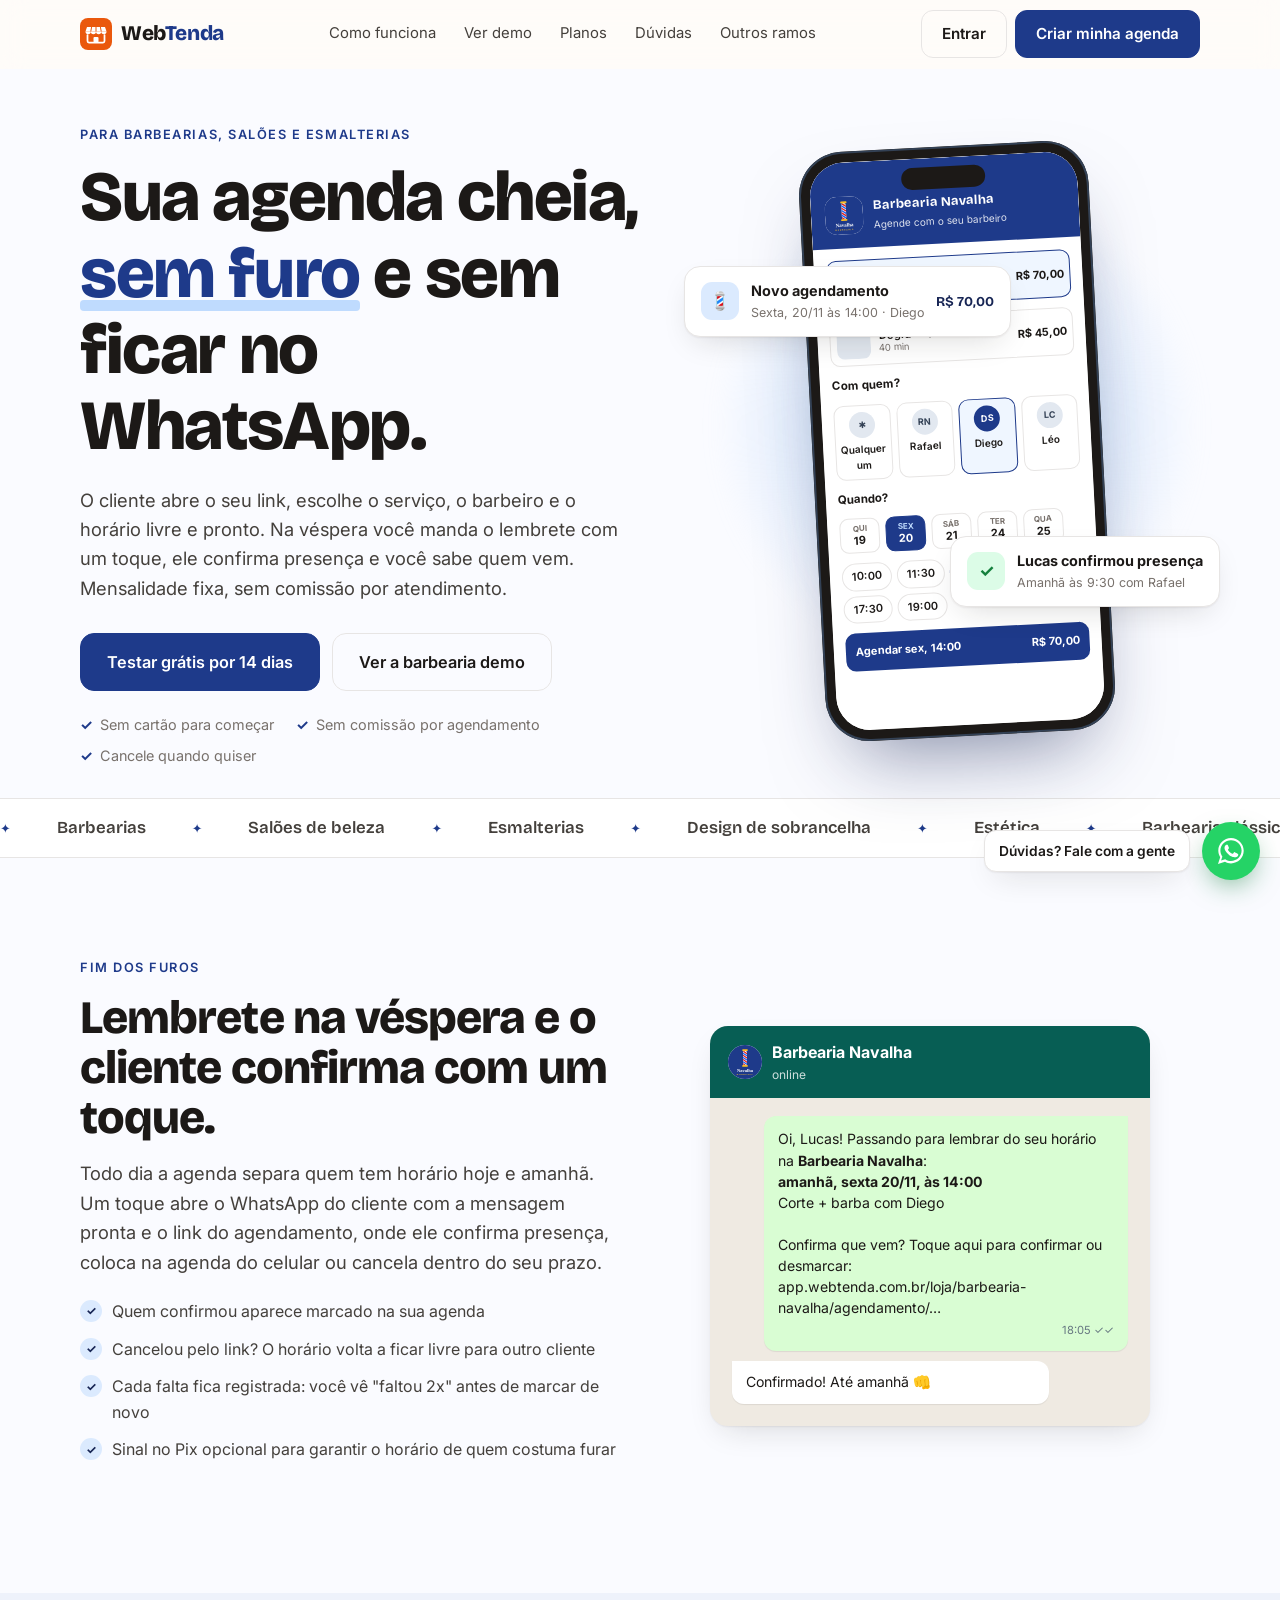
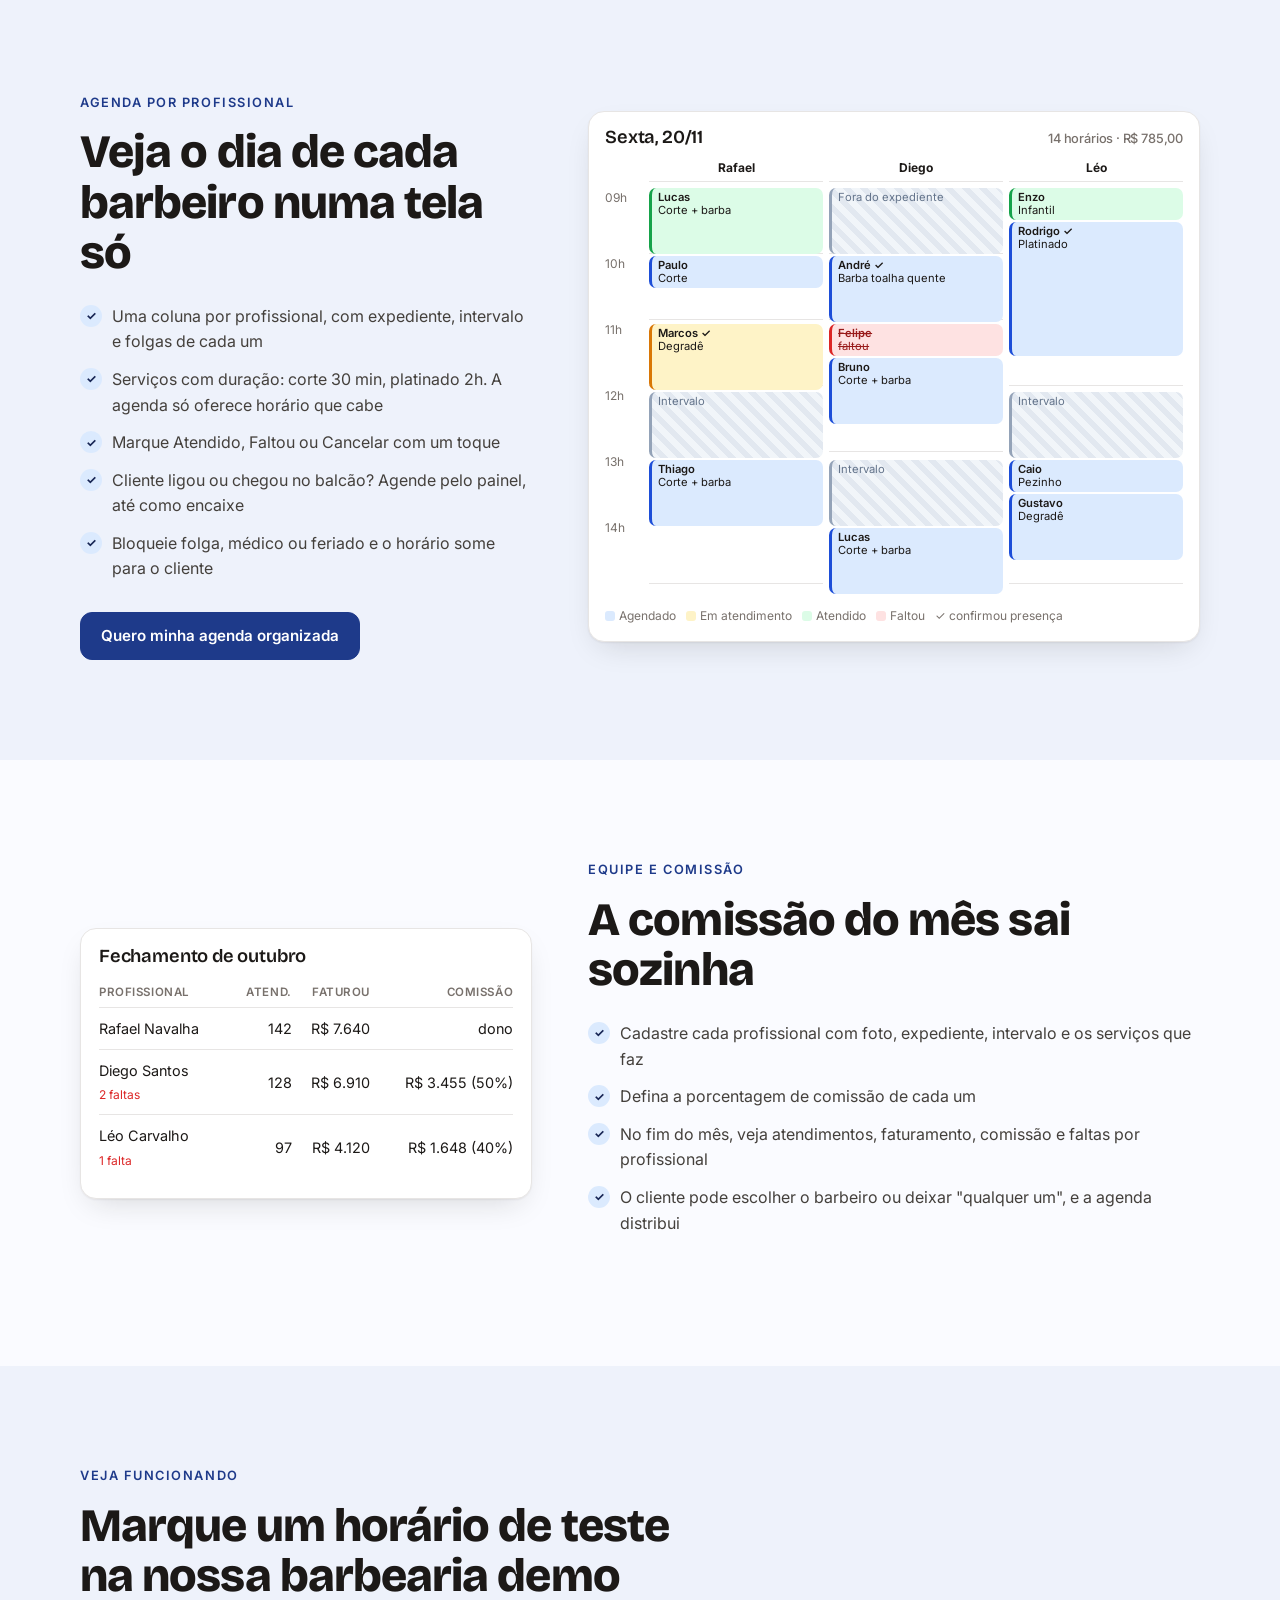
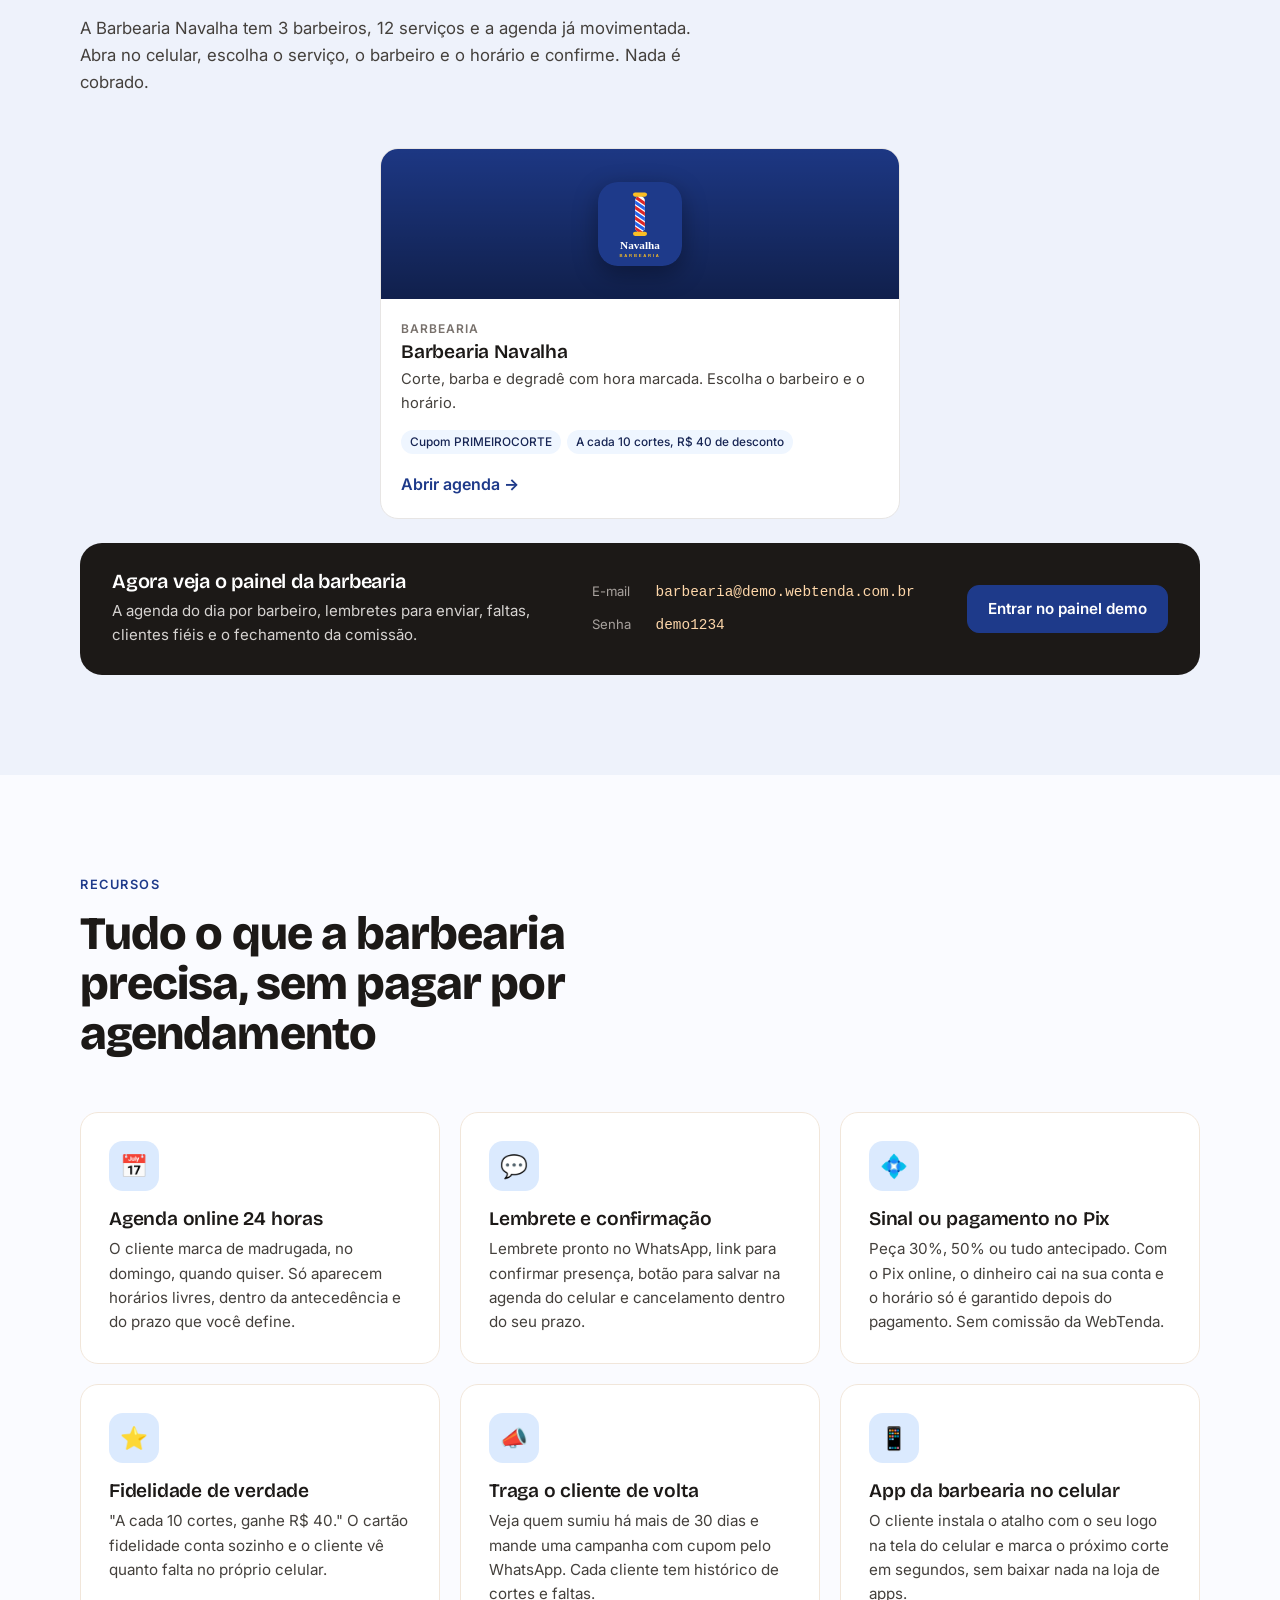
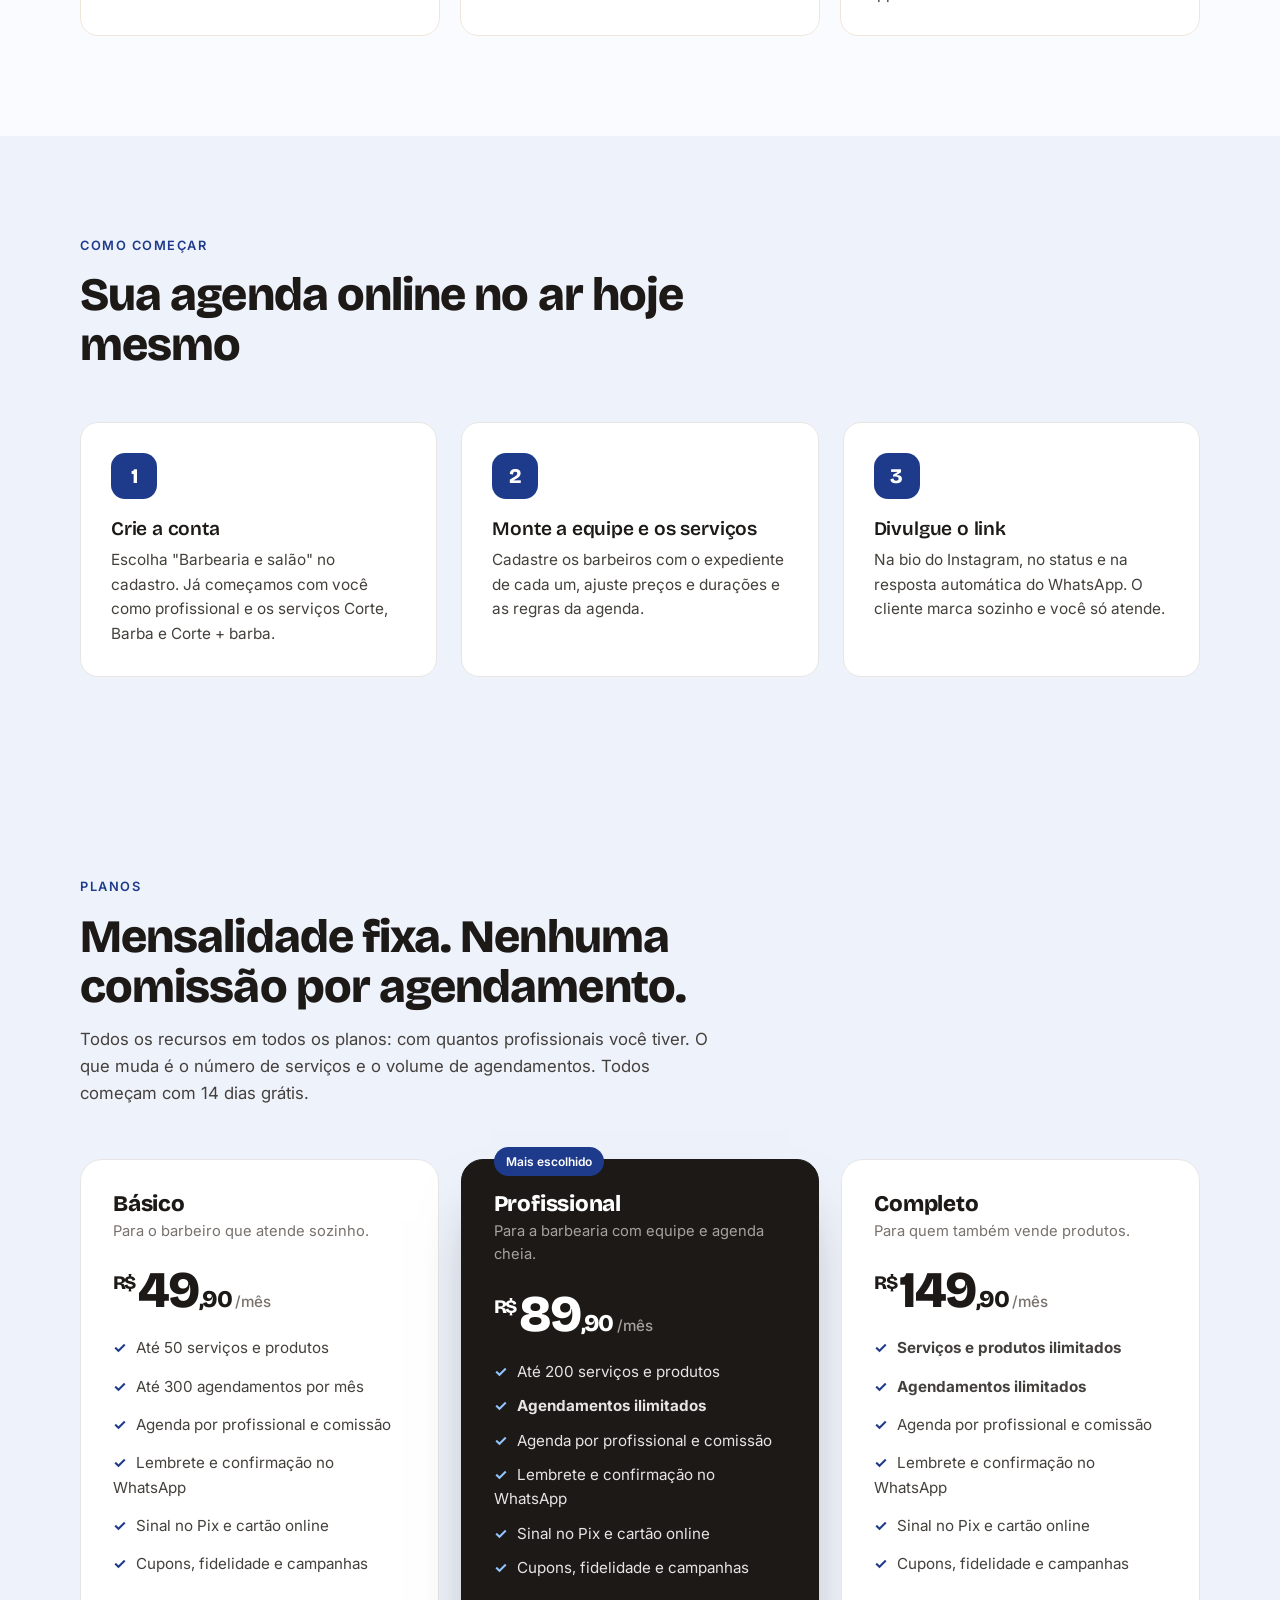
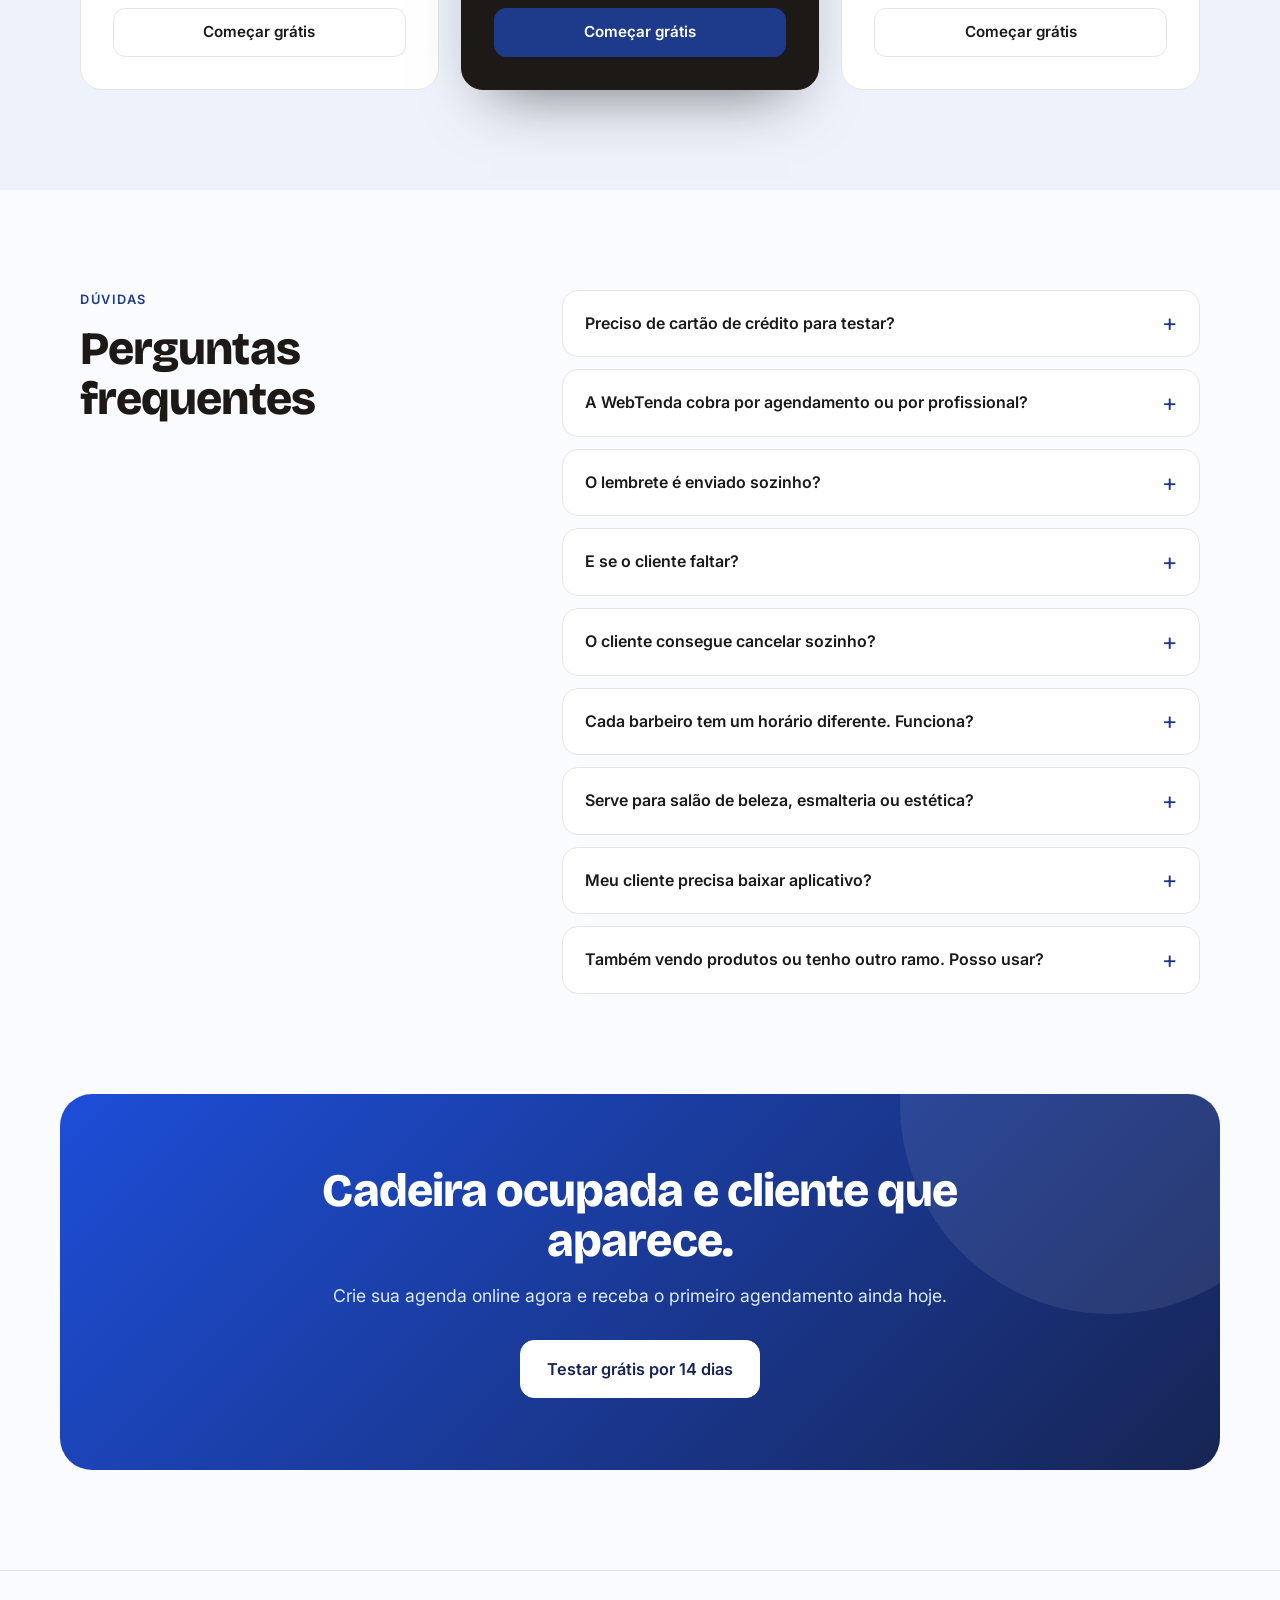
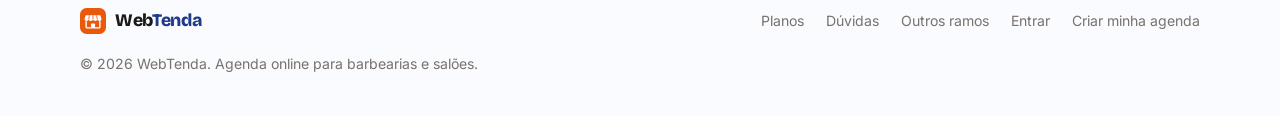
==== barbearia/index.html @ 44e442da "Página para barbearias e salões e cartão na home - Nova página /barbearia/ (agenda online, lembrete," ====
<!doctype html>
<html lang="pt-BR">
<head>
<meta charset="utf-8">
<meta name="viewport" content="width=device-width, initial-scale=1">
<title>WebTenda para barbearias e salões: agenda online, lembrete no WhatsApp e fim dos furos</title>
<meta name="description" content="Agenda online para barbearias e salões: o cliente escolhe o serviço, o barbeiro e o horário pelo link, recebe lembrete no WhatsApp e confirma presença. Comissão de cada profissional, sinal no Pix, fidelidade e app no celular. Mensalidade fixa, sem comissão. Teste grátis por 14 dias.">
<meta property="og:title" content="Agenda online para barbearia, com lembrete no WhatsApp e sem comissão">
<meta property="og:description" content="O cliente marca sozinho com o barbeiro que quiser, recebe lembrete e confirma presença. Você vê a agenda de cada um e fecha a comissão do mês.">
<meta property="og:type" content="website">
<meta property="og:url" content="https://webtenda.com.br/barbearia/">
<meta property="og:image" content="https://webtenda.com.br/assets/og.png">
<meta name="theme-color" content="#1e3a8a">
<link rel="canonical" href="https://webtenda.com.br/barbearia/">
<link rel="icon" href="../assets/favicon.svg" type="image/svg+xml">
<link rel="apple-touch-icon" href="../assets/apple-touch-icon.png">
<link rel="preconnect" href="https://fonts.googleapis.com">
<link rel="preconnect" href="https://fonts.gstatic.com" crossorigin>
<link href="https://fonts.googleapis.com/css2?family=Bricolage+Grotesque:opsz,wght@12..96,600;12..96,800&family=Inter:wght@400;500;600&display=swap" rel="stylesheet">
<link rel="stylesheet" href="../style.css">
<style>
  /* Tema da página de barbearias: mesma base do site, azul marinho. */
  :root{--brand:#1e3a8a;--brand-d:#172554;--brand-l:#dbeafe;--brand-50:#eff6ff;--bg:#fafbff;--alt:#eef2fb;--dark:#0b1229}
  .btn:hover{box-shadow:0 8px 20px -8px rgba(30,58,138,.55)}
  .btn:focus-visible,a:focus-visible,summary:focus-visible{outline-color:#60a5fa}
  .phone{box-shadow:0 40px 80px -30px rgba(23,37,84,.55),inset 0 0 0 2px #334155}
  .hero h1 em::after{background:#bfdbfe}
  .blob{background:radial-gradient(closest-side,#bfdbfe,rgba(191,219,254,0))}
  .plan-pop li::before{color:#93c5fd}
  .faq details[open]{border-color:#60a5fa}
  .final-in{background:linear-gradient(135deg,#1d4ed8,#172554)}
  .final-in p{color:#dbeafe}

  /* Celular com a agenda online em HTML */
  .bk{height:100%;overflow:hidden;background:#fff;font-family:var(--sans);font-size:11px;color:var(--ink)}
  .bk-head{background:var(--brand);color:#fff;padding:34px 14px 14px;display:flex;align-items:center;gap:10px}
  .bk-head img{width:38px;height:38px;border-radius:12px;background:#fff}
  .bk-head strong{display:block;font-size:13px;font-family:var(--display)}
  .bk-head small{opacity:.85;font-size:10px}
  .bk-in{padding:12px;display:grid;gap:10px}
  .bk-in > p{font-weight:700;font-size:11.5px}
  .svc{display:flex;align-items:center;gap:8px;border:1px solid var(--line);border-radius:10px;padding:6px}
  .svc.on{border-color:var(--brand);background:var(--brand-50)}
  .svc i{width:34px;height:34px;border-radius:8px;background:#e2e8f0 center/cover no-repeat;flex:none}
  .svc b{flex:1;font-weight:600;line-height:1.25}
  .svc b small{display:block;font-weight:400;color:var(--mute);font-size:9.5px}
  .svc span{font-weight:700}
  .pros{display:flex;gap:6px}
  .pros span{flex:1;text-align:center;border:1px solid var(--line);border-radius:10px;padding:6px 2px;font-weight:600;font-size:10px}
  .pros span i{display:grid;place-items:center;width:26px;height:26px;margin:0 auto 3px;border-radius:50%;background:#e2e8f0;font-style:normal;font-size:9px;font-weight:700;color:#334155}
  .pros span.on{border-color:var(--brand);background:var(--brand-50)}
  .pros span.on i{background:var(--brand);color:#fff}
  .days{display:flex;gap:6px}
  .days span{flex:none;width:40px;padding:5px 0;border-radius:9px;background:#fff;border:1px solid var(--line);text-align:center;line-height:1.2}
  .days span small{display:block;font-size:8px;font-weight:700;color:var(--mute);text-transform:uppercase}
  .days span b{font-size:11px}
  .days span.on{background:var(--brand);border-color:var(--brand);color:#fff}
  .days span.on small{color:#bfdbfe}
  .times{display:flex;gap:5px;flex-wrap:wrap}
  .times span{padding:4px 9px;border-radius:99px;background:#fff;border:1px solid var(--line);font-weight:600}
  .times span.on{background:var(--brand);border-color:var(--brand);color:#fff}
  .bk-btn{background:var(--brand);color:#fff;font-weight:700;border-radius:10px;padding:10px;display:flex;justify-content:space-between}

  /* Lembrete no WhatsApp */
  .wa{display:grid;gap:40px;align-items:center}
  @media (min-width:900px){.wa{grid-template-columns:1fr 1fr}}
  .wa-chat{background:#efeae2;border-radius:var(--r);padding:22px;box-shadow:var(--shadow);max-width:440px;justify-self:center;width:100%}
  .wa-top{display:flex;align-items:center;gap:10px;margin:-22px -22px 18px;padding:14px 18px;background:#075e54;color:#fff;border-radius:var(--r) var(--r) 0 0}
  .wa-top img{width:34px;height:34px;border-radius:50%;background:#fff}
  .wa-top small{display:block;opacity:.8;font-size:.75rem}
  .wa-msg{background:#d9fdd3;border-radius:12px 0 12px 12px;padding:12px 14px;font-size:.88rem;line-height:1.5;margin-left:auto;max-width:92%;white-space:pre-line;box-shadow:0 1px 1px rgba(0,0,0,.08)}
  .wa-msg time{display:block;text-align:right;font-size:.7rem;color:#667781;margin-top:4px}
  .wa-reply{background:#fff;border-radius:0 12px 12px 12px;padding:10px 14px;font-size:.88rem;margin-top:10px;max-width:80%;box-shadow:0 1px 1px rgba(0,0,0,.08)}

  /* Agenda do dia por profissional */
  .grid-ag{background:#fff;border:1px solid var(--line);border-radius:16px;padding:16px;box-shadow:var(--shadow)}
  .grid-ag h3{font-family:var(--display);font-size:1.15rem;display:flex;justify-content:space-between;align-items:baseline;gap:8px;margin-bottom:10px}
  .grid-ag h3 small{font-family:var(--sans);font-weight:500;font-size:.8rem;color:var(--mute)}
  .cols{display:grid;grid-template-columns:38px repeat(3,1fr);gap:6px;font-size:.75rem}
  .cols .hd{font-weight:700;text-align:center;padding-bottom:4px;border-bottom:1px solid var(--line)}
  .cols .hrs{display:grid;grid-template-rows:repeat(6,66px);color:var(--mute)}
  .col{position:relative;display:grid;grid-template-rows:repeat(12,32px);gap:2px;background:repeating-linear-gradient(to bottom,transparent 0 65px,var(--line) 65px 66px)}
  .ap{border-radius:7px;padding:3px 6px;line-height:1.15;font-size:.7rem;overflow:hidden;border-left:3px solid}
  .ap b{display:block;font-weight:600}
  .ap.c{background:#dbeafe;border-color:#1d4ed8}
  .ap.d{background:#dcfce7;border-color:#16a34a}
  .ap.w{background:#fef3c7;border-color:#d97706}
  .ap.x{background:#fee2e2;border-color:#dc2626;text-decoration:line-through;color:#991b1b}
  .ap.br{background:repeating-linear-gradient(45deg,#f1f5f9 0 6px,#e2e8f0 6px 12px);border-color:#94a3b8;color:#64748b}
  .legend{display:flex;flex-wrap:wrap;gap:10px;margin-top:12px;font-size:.75rem;color:var(--mute)}
  .legend i{display:inline-block;width:10px;height:10px;border-radius:3px;margin-right:4px;vertical-align:-1px}

  /* Fechamento do mês */
  .close{background:#fff;border:1px solid var(--line);border-radius:16px;padding:18px;box-shadow:var(--shadow);font-size:.9rem}
  .close h3{font-family:var(--display);font-size:1.15rem;margin-bottom:10px}
  .close table{width:100%;border-collapse:collapse}
  .close th{text-align:left;font-size:.72rem;text-transform:uppercase;letter-spacing:.05em;color:var(--mute);font-weight:600;padding:6px 0}
  .close td{padding:9px 0;border-top:1px solid var(--line)}
  .close td:not(:first-child),.close th:not(:first-child){text-align:right}
  .close td small{color:#dc2626}
</style>
</head>
<body>
<header class="nav" id="topo">
  <div class="wrap nav-in">
    <a href="#topo" class="logo" aria-label="WebTenda, início">
      <svg viewBox="0 0 64 64" aria-hidden="true"><rect width="64" height="64" rx="16" fill="#ea580c"/><path d="M14 18h36l3 9H11z" fill="#fff"/><path d="M11 27a5.25 5.25 0 0 0 10.5 0a5.25 5.25 0 0 0 10.5 0a5.25 5.25 0 0 0 10.5 0a5.25 5.25 0 0 0 10.5 0z" fill="#fff"/><path d="M23.25 18 21.5 27M40.75 18l1.75 9M32 18v9" stroke="#ea580c" stroke-width="2"/><path d="M15 34v12a3 3 0 0 0 3 3h28a3 3 0 0 0 3-3V34" stroke="#fff" stroke-width="3.5" fill="none" stroke-linecap="round"/><rect x="27" y="38" width="10" height="11" rx="2" fill="#fff"/></svg>
      <span>Web<b>Tenda</b></span>
    </a>
    <nav class="nav-links" aria-label="Seções">
      <a href="#lembrete">Como funciona</a>
      <a href="#demo">Ver demo</a>
      <a href="#planos">Planos</a>
      <a href="#duvidas">Dúvidas</a>
      <a href="../">Outros ramos</a>
    </nav>
    <div class="nav-cta">
      <a href="https://app.webtenda.com.br/entrar" class="btn btn-ghost">Entrar</a>
      <a href="https://app.webtenda.com.br/cadastro?tipo=barbearia" class="btn">Criar minha agenda</a>
    </div>
  </div>
</header>
<main>
<!-- HERO -->
<section class="hero">
  <div class="wrap hero-in">
    <div class="hero-copy">
      <p class="eyebrow reveal">Para barbearias, salões e esmalterias</p>
      <h1 class="reveal">Sua agenda cheia, <em>sem furo</em> e sem ficar no WhatsApp.</h1>
      <p class="lead reveal">O cliente abre o seu link, escolhe o serviço, o barbeiro e o horário livre e pronto. Na véspera você manda o lembrete com um toque, ele confirma presença e você sabe quem vem. Mensalidade fixa, sem comissão por atendimento.</p>
      <div class="hero-actions reveal">
        <a href="https://app.webtenda.com.br/cadastro?tipo=barbearia" class="btn btn-lg">Testar grátis por 14 dias</a>
        <a href="#demo" class="btn btn-ghost btn-lg">Ver a barbearia demo</a>
      </div>
      <ul class="hero-proof reveal">
        <li>Sem cartão para começar</li>
        <li>Sem comissão por agendamento</li>
        <li>Cancele quando quiser</li>
      </ul>
    </div>

    <div class="hero-visual" aria-hidden="true">
      <div class="blob"></div>
      <div class="phone">
        <div class="phone-notch"></div>
        <div class="phone-screen">
          <div class="bk">
            <div class="bk-head"><img src="../assets/demo/barbearia-navalha.svg" alt=""><div><strong>Barbearia Navalha</strong><small>Agende com o seu barbeiro</small></div></div>
            <div class="bk-in">
              <div class="svc on"><i style="background-image:url('https://images.unsplash.com/photo-1783908688260-0c47404926f3?auto=format&fit=crop&w=300&h=300&q=60')"></i><b>Corte + barba<small>1h</small></b><span>R$ 70,00</span></div>
              <div class="svc"><i style="background-image:url('https://images.unsplash.com/photo-1788328155052-e02abe9ba983?auto=format&fit=crop&w=300&h=300&q=60')"></i><b>Degradê (fade)<small>40 min</small></b><span>R$ 45,00</span></div>
              <p>Com quem?</p>
              <div class="pros"><span><i>✱</i>Qualquer um</span><span><i>RN</i>Rafael</span><span class="on"><i>DS</i>Diego</span><span><i>LC</i>Léo</span></div>
              <p>Quando?</p>
              <div class="days"><span><small>qui</small><b>19</b></span><span class="on"><small>sex</small><b>20</b></span><span><small>sáb</small><b>21</b></span><span><small>ter</small><b>24</b></span><span><small>qua</small><b>25</b></span></div>
              <div class="times"><span>10:00</span><span>11:30</span><span class="on">14:00</span><span>15:00</span><span>17:30</span><span>19:00</span></div>
              <div class="bk-btn"><span>Agendar sex, 14:00</span><span>R$ 70,00</span></div>
            </div>
          </div>
        </div>
      </div>
      <div class="toast t1">
        <span class="toast-ico">💈</span>
        <div><strong>Novo agendamento</strong><small>Sexta, 20/11 às 14:00 · Diego</small></div>
        <b>R$ 70,00</b>
      </div>
      <div class="toast t2">
        <span class="toast-ico ok">✓</span>
        <div><strong>Lucas confirmou presença</strong><small>Amanhã às 9:30 com Rafael</small></div>
      </div>
    </div>
  </div>

  <div class="ticker" aria-label="Tipos de negócio atendidos">
    <div class="ticker-track">
      <span>Barbearias</span><span>Salões de beleza</span><span>Esmalterias</span><span>Design de sobrancelha</span><span>Estética</span><span>Barbearia clássica</span><span>Tranças</span><span>Massagem</span><span>Studio de tatuagem</span><span>Cílios</span><span>Depilação</span><span>Podologia</span><span aria-hidden="true">Barbearias</span><span aria-hidden="true">Salões de beleza</span><span aria-hidden="true">Esmalterias</span><span aria-hidden="true">Design de sobrancelha</span><span aria-hidden="true">Estética</span><span aria-hidden="true">Barbearia clássica</span><span aria-hidden="true">Tranças</span><span aria-hidden="true">Massagem</span><span aria-hidden="true">Studio de tatuagem</span><span aria-hidden="true">Cílios</span><span aria-hidden="true">Depilação</span><span aria-hidden="true">Podologia</span>
    </div>
  </div>
</section>

<!-- LEMBRETE -->
<section class="sec" id="lembrete">
  <div class="wrap wa">
    <div class="reveal">
      <p class="eyebrow">Fim dos furos</p>
      <h2>Lembrete na véspera e o cliente confirma com um toque.</h2>
      <p class="lead" style="margin-top:16px">Todo dia a agenda separa quem tem horário hoje e amanhã. Um toque abre o WhatsApp do cliente com a mensagem pronta e o link do agendamento, onde ele confirma presença, coloca na agenda do celular ou cancela dentro do seu prazo.</p>
      <ul class="checks" style="margin-top:22px">
        <li>Quem confirmou aparece marcado na sua agenda</li>
        <li>Cancelou pelo link? O horário volta a ficar livre para outro cliente</li>
        <li>Cada falta fica registrada: você vê "faltou 2x" antes de marcar de novo</li>
        <li>Sinal no Pix opcional para garantir o horário de quem costuma furar</li>
      </ul>
    </div>
    <div class="wa-chat reveal" aria-label="Exemplo de lembrete no WhatsApp">
      <div class="wa-top"><img src="../assets/demo/barbearia-navalha.svg" alt=""><div><strong>Barbearia Navalha</strong><small>online</small></div></div>
      <div class="wa-msg">Oi, Lucas! Passando para lembrar do seu horário na <b>Barbearia Navalha</b>:
<b>amanhã, sexta 20/11, às 14:00</b>
Corte + barba com Diego

Confirma que vem? Toque aqui para confirmar ou desmarcar:
app.webtenda.com.br/loja/barbearia-navalha/agendamento/…<time>18:05 ✓✓</time></div>
      <div class="wa-reply">Confirmado! Até amanhã 👊</div>
    </div>
  </div>
</section>

<!-- AGENDA -->
<section class="sec sec-alt showcase" id="agenda">
  <div class="wrap show-in">
    <div class="show-copy reveal">
      <p class="eyebrow">Agenda por profissional</p>
      <h2>Veja o dia de cada barbeiro numa tela só</h2>
      <ul class="checks">
        <li>Uma coluna por profissional, com expediente, intervalo e folgas de cada um</li>
        <li>Serviços com duração: corte 30 min, platinado 2h. A agenda só oferece horário que cabe</li>
        <li>Marque Atendido, Faltou ou Cancelar com um toque</li>
        <li>Cliente ligou ou chegou no balcão? Agende pelo painel, até como encaixe</li>
        <li>Bloqueie folga, médico ou feriado e o horário some para o cliente</li>
      </ul>
      <a href="https://app.webtenda.com.br/cadastro?tipo=barbearia" class="btn">Quero minha agenda organizada</a>
    </div>
    <div class="grid-ag reveal" aria-label="Exemplo da agenda do dia">
      <h3>Sexta, 20/11 <small>14 horários · R$ 785,00</small></h3>
      <div class="cols">
        <div></div><div class="hd">Rafael</div><div class="hd">Diego</div><div class="hd">Léo</div>
        <div class="hrs"><span>09h</span><span>10h</span><span>11h</span><span>12h</span><span>13h</span><span>14h</span></div>
        <div class="col">
          <div class="ap d" style="grid-row:1/3"><b>Lucas</b>Corte + barba</div>
          <div class="ap c" style="grid-row:3/4"><b>Paulo</b>Corte</div>
          <div class="ap w" style="grid-row:5/7"><b>Marcos ✓</b>Degradê</div>
          <div class="ap br" style="grid-row:7/9">Intervalo</div>
          <div class="ap c" style="grid-row:9/11"><b>Thiago</b>Corte + barba</div>
        </div>
        <div class="col">
          <div class="ap br" style="grid-row:1/3">Fora do expediente</div>
          <div class="ap c" style="grid-row:3/5"><b>André ✓</b>Barba toalha quente</div>
          <div class="ap x" style="grid-row:5/6"><b>Felipe</b>faltou</div>
          <div class="ap c" style="grid-row:6/8"><b>Bruno</b>Corte + barba</div>
          <div class="ap br" style="grid-row:9/11">Intervalo</div>
          <div class="ap c" style="grid-row:11/13"><b>Lucas</b>Corte + barba</div>
        </div>
        <div class="col">
          <div class="ap d" style="grid-row:1/2"><b>Enzo</b>Infantil</div>
          <div class="ap c" style="grid-row:2/6"><b>Rodrigo ✓</b>Platinado</div>
          <div class="ap br" style="grid-row:7/9">Intervalo</div>
          <div class="ap c" style="grid-row:9/10"><b>Caio</b>Pezinho</div>
          <div class="ap c" style="grid-row:10/12"><b>Gustavo</b>Degradê</div>
        </div>
      </div>
      <div class="legend"><span><i style="background:#dbeafe"></i>Agendado</span><span><i style="background:#fef3c7"></i>Em atendimento</span><span><i style="background:#dcfce7"></i>Atendido</span><span><i style="background:#fee2e2"></i>Faltou</span><span>✓ confirmou presença</span></div>
    </div>
  </div>
</section>

<!-- COMISSÃO -->
<section class="sec showcase" id="comissao">
  <div class="wrap show-in">
    <div class="close reveal" aria-label="Exemplo do fechamento do mês">
      <h3>Fechamento de outubro</h3>
      <table>
        <thead><tr><th>Profissional</th><th>Atend.</th><th>Faturou</th><th>Comissão</th></tr></thead>
        <tbody>
          <tr><td>Rafael Navalha</td><td>142</td><td>R$ 7.640</td><td>dono</td></tr>
          <tr><td>Diego Santos<br><small>2 faltas</small></td><td>128</td><td>R$ 6.910</td><td>R$ 3.455 (50%)</td></tr>
          <tr><td>Léo Carvalho<br><small>1 falta</small></td><td>97</td><td>R$ 4.120</td><td>R$ 1.648 (40%)</td></tr>
        </tbody>
      </table>
    </div>
    <div class="show-copy reveal">
      <p class="eyebrow">Equipe e comissão</p>
      <h2>A comissão do mês sai sozinha</h2>
      <ul class="checks">
        <li>Cadastre cada profissional com foto, expediente, intervalo e os serviços que faz</li>
        <li>Defina a porcentagem de comissão de cada um</li>
        <li>No fim do mês, veja atendimentos, faturamento, comissão e faltas por profissional</li>
        <li>O cliente pode escolher o barbeiro ou deixar "qualquer um", e a agenda distribui</li>
      </ul>
    </div>
  </div>
</section>

<!-- DEMO -->
<section class="sec sec-alt" id="demo">
  <div class="wrap">
    <div class="sec-head reveal">
      <p class="eyebrow">Veja funcionando</p>
      <h2>Marque um horário de teste na nossa barbearia demo</h2>
      <p>A Barbearia Navalha tem 3 barbeiros, 12 serviços e a agenda já movimentada. Abra no celular, escolha o serviço, o barbeiro e o horário e confirme. Nada é cobrado.</p>
    </div>
    <div class="demos" style="grid-template-columns:minmax(0,520px);justify-content:center">
      <a class="demo reveal" href="https://app.webtenda.com.br/loja/barbearia-navalha" target="_blank" rel="noopener">
        <div class="demo-top" style="--c:#1e3a8a;--img:url('https://images.unsplash.com/photo-1759134198561-e2041049419c?auto=format&fit=crop&w=1000&h=400&q=60')"><img src="../assets/demo/barbearia-navalha.svg" alt="" width="84" height="84"></div>
        <div class="demo-body">
          <small>Barbearia</small>
          <h3>Barbearia Navalha</h3>
          <p>Corte, barba e degradê com hora marcada. Escolha o barbeiro e o horário.</p>
          <ul><li>Cupom PRIMEIROCORTE</li><li>A cada 10 cortes, R$ 40 de desconto</li></ul>
          <span class="demo-go">Abrir agenda <b>→</b></span>
        </div>
      </a>
    </div>
    <div class="demo-panel reveal">
      <div>
        <h3>Agora veja o painel da barbearia</h3>
        <p>A agenda do dia por barbeiro, lembretes para enviar, faltas, clientes fiéis e o fechamento da comissão.</p>
      </div>
      <dl>
        <div><dt>E-mail</dt><dd><code>barbearia@demo.webtenda.com.br</code></dd></div>
        <div><dt>Senha</dt><dd><code>demo1234</code></dd></div>
      </dl>
      <a href="https://app.webtenda.com.br/entrar" target="_blank" rel="noopener" class="btn">Entrar no painel demo</a>
    </div>
  </div>
</section>

<!-- RECURSOS -->
<section class="sec" id="recursos">
  <div class="wrap">
    <div class="sec-head reveal">
      <p class="eyebrow">Recursos</p>
      <h2>Tudo o que a barbearia precisa, sem pagar por agendamento</h2>
    </div>
    <div class="features">
      <article class="feat reveal">
        <span class="feat-ico">📅</span>
        <h3>Agenda online 24 horas</h3>
        <p>O cliente marca de madrugada, no domingo, quando quiser. Só aparecem horários livres, dentro da antecedência e do prazo que você define.</p>
      </article>
      <article class="feat reveal">
        <span class="feat-ico">💬</span>
        <h3>Lembrete e confirmação</h3>
        <p>Lembrete pronto no WhatsApp, link para confirmar presença, botão para salvar na agenda do celular e cancelamento dentro do seu prazo.</p>
      </article>
      <article class="feat reveal">
        <span class="feat-ico">💠</span>
        <h3>Sinal ou pagamento no Pix</h3>
        <p>Peça 30%, 50% ou tudo antecipado. Com o Pix online, o dinheiro cai na sua conta e o horário só é garantido depois do pagamento. Sem comissão da WebTenda.</p>
      </article>
      <article class="feat reveal">
        <span class="feat-ico">⭐</span>
        <h3>Fidelidade de verdade</h3>
        <p>"A cada 10 cortes, ganhe R$ 40." O cartão fidelidade conta sozinho e o cliente vê quanto falta no próprio celular.</p>
      </article>
      <article class="feat reveal">
        <span class="feat-ico">📣</span>
        <h3>Traga o cliente de volta</h3>
        <p>Veja quem sumiu há mais de 30 dias e mande uma campanha com cupom pelo WhatsApp. Cada cliente tem histórico de cortes e faltas.</p>
      </article>
      <article class="feat reveal">
        <span class="feat-ico">📱</span>
        <h3>App da barbearia no celular</h3>
        <p>O cliente instala o atalho com o seu logo na tela do celular e marca o próximo corte em segundos, sem baixar nada na loja de apps.</p>
      </article>
    </div>
  </div>
</section>

<!-- COMO FUNCIONA -->
<section class="sec sec-alt" id="como-funciona">
  <div class="wrap">
    <div class="sec-head reveal">
      <p class="eyebrow">Como começar</p>
      <h2>Sua agenda online no ar hoje mesmo</h2>
    </div>
    <ol class="steps">
      <li class="reveal">
        <span class="step-n">1</span>
        <h3>Crie a conta</h3>
        <p>Escolha "Barbearia e salão" no cadastro. Já começamos com você como profissional e os serviços Corte, Barba e Corte + barba.</p>
      </li>
      <li class="reveal">
        <span class="step-n">2</span>
        <h3>Monte a equipe e os serviços</h3>
        <p>Cadastre os barbeiros com o expediente de cada um, ajuste preços e durações e as regras da agenda.</p>
      </li>
      <li class="reveal">
        <span class="step-n">3</span>
        <h3>Divulgue o link</h3>
        <p>Na bio do Instagram, no status e na resposta automática do WhatsApp. O cliente marca sozinho e você só atende.</p>
      </li>
    </ol>
  </div>
</section>
<!-- PLANOS -->
<section class="sec sec-alt" id="planos">
  <div class="wrap">
    <div class="sec-head reveal">
      <p class="eyebrow">Planos</p>
      <h2>Mensalidade fixa. Nenhuma comissão por agendamento.</h2>
      <p>Todos os recursos em todos os planos: com quantos profissionais você tiver. O que muda é o número de serviços e o volume de agendamentos. Todos começam com 14 dias grátis.</p>
    </div>
    <div class="plans">
      <article class="plan reveal">
        <h3>Básico</h3>
        <p class="plan-desc">Para o barbeiro que atende sozinho.</p>
        <p class="price"><span>R$</span>49<small>,90</small><em>/mês</em></p>
        <ul>
          <li>Até 50 serviços e produtos</li>
          <li>Até 300 agendamentos por mês</li>
          <li>Agenda por profissional e comissão</li>
          <li>Lembrete e confirmação no WhatsApp</li>
          <li>Sinal no Pix e cartão online</li>
          <li>Cupons, fidelidade e campanhas</li>
        </ul>
        <a href="https://app.webtenda.com.br/cadastro?tipo=barbearia" class="btn btn-ghost btn-block">Começar grátis</a>
      </article>
      <article class="plan plan-pop reveal">
        <span class="badge">Mais escolhido</span>
        <h3>Profissional</h3>
        <p class="plan-desc">Para a barbearia com equipe e agenda cheia.</p>
        <p class="price"><span>R$</span>89<small>,90</small><em>/mês</em></p>
        <ul>
          <li>Até 200 serviços e produtos</li>
          <li><strong>Agendamentos ilimitados</strong></li>
          <li>Agenda por profissional e comissão</li>
          <li>Lembrete e confirmação no WhatsApp</li>
          <li>Sinal no Pix e cartão online</li>
          <li>Cupons, fidelidade e campanhas</li>
        </ul>
        <a href="https://app.webtenda.com.br/cadastro?tipo=barbearia" class="btn btn-block">Começar grátis</a>
      </article>
      <article class="plan reveal">
        <h3>Completo</h3>
        <p class="plan-desc">Para quem também vende produtos.</p>
        <p class="price"><span>R$</span>149<small>,90</small><em>/mês</em></p>
        <ul>
          <li><strong>Serviços e produtos ilimitados</strong></li>
          <li><strong>Agendamentos ilimitados</strong></li>
          <li>Agenda por profissional e comissão</li>
          <li>Lembrete e confirmação no WhatsApp</li>
          <li>Sinal no Pix e cartão online</li>
          <li>Cupons, fidelidade e campanhas</li>
        </ul>
        <a href="https://app.webtenda.com.br/cadastro?tipo=barbearia" class="btn btn-ghost btn-block">Começar grátis</a>
      </article>
    </div>
    
  </div>
</section>


<!-- FAQ -->
<section class="sec" id="duvidas">
  <div class="wrap faq-in">
    <div class="sec-head reveal">
      <p class="eyebrow">Dúvidas</p>
      <h2>Perguntas frequentes</h2>
    </div>
    <div class="faq">
      <details class="reveal"><summary>Preciso de cartão de crédito para testar?</summary><p>Não. Você cria a conta e usa por 14 dias sem pagar nada. Só escolhe a forma de pagamento se decidir continuar.</p></details>
      <details class="reveal"><summary>A WebTenda cobra por agendamento ou por profissional?</summary><p>Não. Você paga só a mensalidade do plano, com quantos barbeiros quiser. O valor dos atendimentos é todo seu.</p></details>
      <details class="reveal"><summary>O lembrete é enviado sozinho?</summary><p>O lembrete sai do WhatsApp da própria barbearia: a agenda mostra quem tem horário hoje e amanhã e, com um toque, abre a conversa com a mensagem pronta. Assim o cliente recebe do número que ele já conhece, sem custo extra.</p></details>
      <details class="reveal"><summary>E se o cliente faltar?</summary><p>Marque "Faltou" e fica registrado no histórico dele. Na próxima vez você vê quantas vezes ele faltou. Para quem fura muito, você pode exigir sinal no Pix para garantir o horário.</p></details>
      <details class="reveal"><summary>O cliente consegue cancelar sozinho?</summary><p>Consegue, pelo link do agendamento, até o prazo que você escolher (por exemplo, até 2 horas antes). Também dá para não permitir o cancelamento pelo link.</p></details>
      <details class="reveal"><summary>Cada barbeiro tem um horário diferente. Funciona?</summary><p>Funciona. Cada profissional tem o seu expediente por dia da semana, intervalo de almoço, folgas e os serviços que faz. A agenda só oferece horários em que ele está livre.</p></details>
      <details class="reveal"><summary>Serve para salão de beleza, esmalteria ou estética?</summary><p>Serve. Qualquer negócio que atende com hora marcada e profissional: salão, manicure, sobrancelha, estética, massagem, tatuagem.</p></details>
      <details class="reveal"><summary>Meu cliente precisa baixar aplicativo?</summary><p>Não. A agenda abre no navegador, a partir do seu link. Quem quiser pode instalar o atalho da barbearia na tela do celular.</p></details>
      <details class="reveal"><summary>Também vendo produtos ou tenho outro ramo. Posso usar?</summary><p>Pode. A WebTenda também atende delivery, lojas de roupa e encomendas. <a href="../" style="text-decoration:underline">Veja todos os ramos</a>.</p></details>
    </div>
  </div>
</section>

<!-- CTA FINAL -->
<section class="final">
  <div class="wrap final-in reveal">
    <h2>Cadeira ocupada e cliente que aparece.</h2>
    <p>Crie sua agenda online agora e receba o primeiro agendamento ainda hoje.</p>
    <a href="https://app.webtenda.com.br/cadastro?tipo=barbearia" class="btn btn-light btn-lg">Testar grátis por 14 dias</a>
  </div>
</section>
</main>
<footer class="foot">
  <div class="wrap foot-in">
    <a href="#topo" class="logo logo-sm"><svg viewBox="0 0 64 64" aria-hidden="true"><rect width="64" height="64" rx="16" fill="#ea580c"/><path d="M14 18h36l3 9H11z" fill="#fff"/><path d="M11 27a5.25 5.25 0 0 0 10.5 0a5.25 5.25 0 0 0 10.5 0a5.25 5.25 0 0 0 10.5 0a5.25 5.25 0 0 0 10.5 0z" fill="#fff"/><path d="M23.25 18 21.5 27M40.75 18l1.75 9M32 18v9" stroke="#ea580c" stroke-width="2"/><path d="M15 34v12a3 3 0 0 0 3 3h28a3 3 0 0 0 3-3V34" stroke="#fff" stroke-width="3.5" fill="none" stroke-linecap="round"/><rect x="27" y="38" width="10" height="11" rx="2" fill="#fff"/></svg><span>Web<b>Tenda</b></span></a>
    <nav aria-label="Rodapé">
      <a href="#planos">Planos</a>
      <a href="#duvidas">Dúvidas</a>
      <a href="../">Outros ramos</a>
      <a href="https://app.webtenda.com.br/entrar">Entrar</a>
      <a href="https://app.webtenda.com.br/cadastro?tipo=barbearia">Criar minha agenda</a>
    </nav>
    <p>© <span id="ano">2026</span> WebTenda. Agenda online para barbearias e salões.</p>
  </div>
</footer>

<a href="https://app.webtenda.com.br/cadastro?tipo=barbearia" class="sticky-cta">Testar grátis por 14 dias</a>

<script src="../main.js" defer></script>
</body>
</html>
---- style.css ----
:root{
  --brand:#ea580c; --brand-d:#c2410c; --brand-l:#fff1e6; --brand-50:#fff7ed;
  --ink:#1c1917; --ink-2:#44403c; --mute:#78716c; --line:#e7e5e4;
  --bg:#fffcf8; --alt:#fbf3ea; --card:#ffffff; --dark:#1f140d;
  --r:18px; --shadow:0 1px 2px rgba(28,25,23,.06),0 12px 32px -12px rgba(28,25,23,.18);
  --display:"Bricolage Grotesque",ui-sans-serif,system-ui,sans-serif;
  --sans:"Inter",ui-sans-serif,system-ui,-apple-system,"Segoe UI",sans-serif;
}
*{box-sizing:border-box;margin:0;padding:0}
html{scroll-behavior:smooth;scroll-padding-top:80px}
body{font-family:var(--sans);color:var(--ink);background:var(--bg);line-height:1.6;-webkit-font-smoothing:antialiased;overflow-x:hidden}
img{max-width:100%;height:auto;display:block}
a{color:inherit;text-decoration:none}
.wrap{width:100%;max-width:1160px;margin:0 auto;padding:0 20px}
h1,h2,h3{font-family:var(--display);line-height:1.08;letter-spacing:-.02em;font-weight:800}
h2{font-size:clamp(1.9rem,4vw,2.9rem)}
h3{font-size:1.2rem;font-weight:600;letter-spacing:-.01em}
.eyebrow{font-size:.8rem;font-weight:600;letter-spacing:.12em;text-transform:uppercase;color:var(--brand);margin-bottom:14px}

/* buttons */
.btn{display:inline-flex;align-items:center;justify-content:center;gap:8px;background:var(--brand);color:#fff;font-weight:600;font-size:.95rem;padding:11px 20px;border-radius:12px;border:1.5px solid var(--brand);transition:transform .15s,background .15s,box-shadow .15s;white-space:nowrap}
.btn:hover{background:var(--brand-d);border-color:var(--brand-d);transform:translateY(-1px);box-shadow:0 8px 20px -8px rgba(234,88,12,.6)}
.btn:focus-visible,a:focus-visible,summary:focus-visible,input:focus-visible{outline:3px solid #fdba74;outline-offset:2px}
.btn-ghost{background:transparent;color:var(--ink);border-color:var(--line)}
.btn-ghost:hover{background:#fff;color:var(--ink);border-color:#d6d3d1;box-shadow:none}
.btn-lg{padding:15px 26px;font-size:1.02rem;border-radius:14px}
.btn-block{width:100%}
.btn-light{background:#fff;color:var(--brand-d);border-color:#fff}
.btn-light:hover{background:var(--brand-50);color:var(--brand-d);border-color:var(--brand-50)}

/* nav */
.nav{position:sticky;top:0;z-index:50;background:rgba(255,252,248,.82);backdrop-filter:saturate(1.4) blur(12px);-webkit-backdrop-filter:saturate(1.4) blur(12px);border-bottom:1px solid transparent;transition:border-color .2s}
.nav.scrolled{border-bottom-color:var(--line)}
.nav-in{display:flex;align-items:center;justify-content:space-between;height:68px;gap:20px}
.logo{display:flex;align-items:center;gap:9px;font-family:var(--display);font-weight:800;font-size:1.3rem;letter-spacing:-.02em;color:var(--ink)}
.logo svg{width:32px;height:32px;flex:none}
.logo b{color:var(--brand);font-weight:800}
.nav-links{display:flex;gap:28px;font-size:.93rem;color:var(--ink-2)}
.nav-links a:hover{color:var(--brand)}
.nav-cta{display:flex;gap:8px}

/* hero */
.hero{position:relative;padding:56px 0 0;overflow:hidden}
.hero-in{display:grid;grid-template-columns:1.1fr .9fr;gap:40px;align-items:center}
.hero h1{font-size:clamp(2.5rem,5.6vw,4.4rem);margin-bottom:22px}
.hero h1 em{font-style:normal;color:var(--brand);position:relative;white-space:nowrap}
.hero h1 em::after{content:"";position:absolute;left:0;right:0;bottom:.06em;height:.16em;background:#fed7aa;z-index:-1;border-radius:4px;transform-origin:left;animation:mark 1s .5s cubic-bezier(.2,.8,.2,1) both}
@keyframes mark{from{transform:scaleX(0)}to{transform:scaleX(1)}}
.lead{font-size:1.15rem;color:var(--ink-2);max-width:560px}
.hero-actions{display:flex;flex-wrap:wrap;gap:12px;margin:30px 0 22px}
.hero-proof{display:flex;flex-wrap:wrap;gap:8px 22px;list-style:none;font-size:.9rem;color:var(--mute)}
.hero-proof li::before{content:"✓";color:var(--brand);font-weight:700;margin-right:7px}

.hero-visual{position:relative;height:600px;display:flex;justify-content:center;align-items:flex-start}
.blob{position:absolute;inset:40px 0 auto;height:480px;background:radial-gradient(closest-side,#fed7aa,rgba(254,215,170,0));filter:blur(10px)}
.phone{position:relative;width:290px;height:590px;border-radius:44px;background:#1c1917;padding:11px;box-shadow:0 40px 80px -30px rgba(124,45,18,.55),inset 0 0 0 2px #44403c;transform:rotate(-3deg);animation:float 7s ease-in-out infinite}
.phone-notch{position:absolute;top:20px;left:50%;width:84px;height:22px;margin-left:-42px;background:#1c1917;border-radius:20px;z-index:2}
.phone-screen{height:100%;border-radius:34px;overflow:hidden;background:#fafaf9}
.phone-screen img{width:100%;animation:scrollmenu 14s ease-in-out infinite}
@keyframes scrollmenu{0%,15%{transform:translateY(0)}45%,60%{transform:translateY(-38%)}90%,100%{transform:translateY(0)}}
@keyframes float{0%,100%{transform:rotate(-3deg) translateY(0)}50%{transform:rotate(-3deg) translateY(-10px)}}
.toast{position:absolute;display:flex;align-items:center;gap:12px;background:#fff;border-radius:16px;padding:12px 16px;box-shadow:var(--shadow);border:1px solid var(--line);font-size:.85rem;min-width:250px}
.toast strong{display:block;font-size:.9rem}
.toast small{color:var(--mute);font-size:.78rem}
.toast b{margin-left:auto;font-family:var(--display);color:var(--brand-d)}
.toast-ico{width:38px;height:38px;flex:none;display:grid;place-items:center;border-radius:11px;background:var(--brand-l);font-size:1.1rem}
.toast-ico.ok{background:#dcfce7;color:#15803d;font-weight:700}
.t1{top:120px;left:-30px;animation:pop .6s 1.1s cubic-bezier(.2,.9,.3,1.3) both}
.t2{top:390px;right:-20px;animation:pop .6s 1.7s cubic-bezier(.2,.9,.3,1.3) both}
@keyframes pop{from{opacity:0;transform:translateY(16px) scale(.92)}to{opacity:1;transform:none}}

.ticker{margin-top:30px;border-top:1px solid var(--line);border-bottom:1px solid var(--line);background:#fff;overflow:hidden;padding:16px 0}
.ticker-track{display:flex;gap:46px;width:max-content;animation:tick 40s linear infinite;font-family:var(--display);font-weight:600;font-size:1.05rem;color:var(--ink-2)}
.ticker-track span::before{content:"✦";color:var(--brand);margin-right:46px;font-size:.8rem}
@keyframes tick{to{transform:translateX(-50%)}}

/* calc */
.calc-sec{background:var(--dark);color:#fff;padding:96px 0}
.calc{display:grid;grid-template-columns:1fr 1fr;gap:56px;align-items:center}
.calc-copy p:not(.eyebrow){color:#d6cfc8;font-size:1.08rem;margin-top:18px;max-width:440px}
.calc-copy .eyebrow{color:#fb923c}
.calc-box{background:#2b1d14;border:1px solid #47301f;border-radius:24px;padding:30px}
.calc-box label{display:flex;justify-content:space-between;font-size:.92rem;color:#e7dfd8;margin-bottom:10px}
.calc-box output{font-family:var(--display);font-weight:600;color:#fff;font-size:1.05rem}
input[type=range]{-webkit-appearance:none;appearance:none;width:100%;height:6px;border-radius:6px;background:#4a3324;margin-bottom:26px;accent-color:var(--brand)}
input[type=range]::-webkit-slider-thumb{-webkit-appearance:none;width:22px;height:22px;border-radius:50%;background:#fff;border:5px solid var(--brand);cursor:pointer}
input[type=range]::-moz-range-thumb{width:14px;height:14px;border-radius:50%;background:#fff;border:5px solid var(--brand);cursor:pointer}
.calc-res{display:grid;grid-template-columns:1fr 1fr;gap:12px}
.calc-res div{background:#1f140d;border-radius:14px;padding:16px}
.calc-res small{display:block;color:#b8ada4;font-size:.8rem}
.calc-res strong{font-family:var(--display);font-size:1.6rem}
.calc-res .hl{background:var(--brand)}
.calc-res .hl small{color:#ffedd5}
.calc-save{margin-top:18px;font-size:1.05rem}
.calc-save strong{font-family:var(--display);color:#fb923c;font-size:1.5rem}
.fine{font-size:.78rem;color:#a39890;margin-top:6px}

/* sections */
.sec{padding:100px 0}
.sec-alt{background:var(--alt)}
.sec-head{max-width:640px;margin-bottom:52px}
.sec-head p:not(.eyebrow){color:var(--ink-2);margin-top:14px;font-size:1.05rem}
.steps{list-style:none;display:grid;grid-template-columns:repeat(3,1fr);gap:24px;counter-reset:s}
.steps li{position:relative;padding:30px;background:var(--card);border:1px solid var(--line);border-radius:var(--r)}
.step-n{display:inline-grid;place-items:center;width:46px;height:46px;border-radius:14px;background:var(--brand);color:#fff;font-family:var(--display);font-weight:800;font-size:1.3rem;margin-bottom:20px}
.steps h3{margin-bottom:8px}
.steps p{color:var(--ink-2);font-size:.96rem}

.features{display:grid;grid-template-columns:repeat(3,1fr);gap:20px}
.feat{background:var(--card);border-radius:var(--r);padding:28px;border:1px solid #f1e6da;transition:transform .2s,box-shadow .2s}
.feat:hover{transform:translateY(-4px);box-shadow:var(--shadow)}
.feat-ico{display:inline-grid;place-items:center;width:50px;height:50px;border-radius:14px;background:var(--brand-l);font-size:1.4rem;margin-bottom:18px}
.feat h3{margin-bottom:8px}
.feat p{color:var(--ink-2);font-size:.95rem}

.show-in{display:grid;grid-template-columns:.85fr 1.15fr;gap:56px;align-items:center}
.checks{list-style:none;margin:26px 0 30px;display:grid;gap:12px}
.checks li{padding-left:32px;position:relative;color:var(--ink-2)}
.checks li::before{content:"✓";position:absolute;left:0;top:1px;width:22px;height:22px;border-radius:50%;background:var(--brand-l);color:var(--brand-d);font-size:.75rem;font-weight:700;display:grid;place-items:center}
.browser{border-radius:16px;overflow:hidden;background:#fff;box-shadow:0 30px 70px -30px rgba(28,25,23,.35);border:1px solid var(--line)}
.browser-bar{display:flex;align-items:center;gap:7px;padding:12px 16px;background:#f5f5f4;border-bottom:1px solid var(--line)}
.browser-bar i{width:11px;height:11px;border-radius:50%;background:#d6d3d1}
.browser-bar i:first-child{background:#fca5a5}.browser-bar i:nth-child(2){background:#fcd34d}.browser-bar i:nth-child(3){background:#86efac}
.browser-bar span{margin-left:12px;font-size:.78rem;color:var(--mute);background:#fff;padding:3px 12px;border-radius:7px}
.browser img{width:100%;aspect-ratio:1280/600;object-fit:cover;object-position:top}

/* plans */
.plans{display:grid;grid-template-columns:repeat(3,1fr);gap:22px;align-items:stretch}
.plan{position:relative;display:flex;flex-direction:column;background:var(--card);border:1px solid var(--line);border-radius:22px;padding:32px}
.plan h3{font-size:1.4rem;font-weight:800}
.plan-desc{color:var(--mute);font-size:.92rem;margin-top:4px}
.price{font-family:var(--display);font-weight:800;font-size:3.2rem;letter-spacing:-.03em;margin:22px 0 20px;line-height:1}
.price span{font-size:1.2rem;vertical-align:top;margin-right:3px;position:relative;top:8px}
.price small{font-size:1.5rem}
.price em{font-style:normal;font-family:var(--sans);font-weight:500;font-size:.95rem;color:var(--mute);letter-spacing:0;margin-left:4px}
.plan ul{list-style:none;display:grid;gap:10px;margin-bottom:28px;flex:1;font-size:.95rem;color:var(--ink-2)}
.plan li::before{content:"✓";color:var(--brand);font-weight:700;margin-right:10px}
.plan-pop{background:var(--ink);color:#fff;border-color:var(--ink);transform:translateY(-10px);box-shadow:0 30px 60px -30px rgba(28,25,23,.6)}
.plan-pop .plan-desc,.plan-pop .price em{color:#a8a29e}
.plan-pop ul{color:#e7e5e4}
.plan-pop li::before{color:#fb923c}
.badge{position:absolute;top:-13px;left:32px;background:var(--brand);color:#fff;font-size:.75rem;font-weight:600;padding:5px 12px;border-radius:999px}

/* faq */
.faq-in{display:grid;grid-template-columns:.8fr 1.2fr;gap:56px;align-items:start}
.faq{display:grid;gap:12px}
.faq details{background:var(--card);border:1px solid var(--line);border-radius:16px;padding:0 22px;transition:border-color .2s}
.faq details[open]{border-color:#fdba74}
.faq summary{list-style:none;cursor:pointer;padding:20px 30px 20px 0;font-weight:600;position:relative}
.faq summary::-webkit-details-marker{display:none}
.faq summary::after{content:"+";position:absolute;right:0;top:50%;transform:translateY(-50%);font-size:1.5rem;font-weight:400;color:var(--brand);transition:transform .2s}
.faq details[open] summary::after{transform:translateY(-50%) rotate(45deg)}
.faq details p{padding-bottom:20px;color:var(--ink-2)}

/* final */
.final{padding:0 0 100px}
.final-in{background:linear-gradient(135deg,#f97316,#c2410c);color:#fff;border-radius:32px;padding:72px 40px;text-align:center;position:relative;overflow:hidden}
.final-in::before{content:"";position:absolute;width:420px;height:420px;border-radius:50%;background:rgba(255,255,255,.08);top:-200px;right:-100px}
.final-in h2{max-width:720px;margin:0 auto 16px;position:relative}
.final-in p{color:#ffedd5;font-size:1.1rem;margin-bottom:30px;position:relative}

.foot{border-top:1px solid var(--line);padding:36px 0 40px;font-size:.88rem;color:var(--mute)}
.foot-in{display:flex;flex-wrap:wrap;align-items:center;justify-content:space-between;gap:18px}
.foot nav{display:flex;flex-wrap:wrap;gap:22px}
.foot nav a:hover{color:var(--brand)}
.foot p{width:100%}
.logo-sm{font-size:1.1rem}.logo-sm svg{width:26px;height:26px}
.sticky-cta{display:none}

/* reveal */
.js .reveal{opacity:0;transform:translateY(22px);transition:opacity .7s cubic-bezier(.2,.8,.2,1),transform .7s cubic-bezier(.2,.8,.2,1)}
.js .reveal.in{opacity:1;transform:none}

@media (max-width:960px){
  .nav-links{display:none}
  .hero-in,.calc,.show-in,.faq-in{grid-template-columns:1fr}
  .hero-visual{height:540px}
  .t1{left:0}.t2{right:0}
  .steps,.features{grid-template-columns:1fr 1fr}
  .plans{grid-template-columns:1fr;max-width:460px;margin:0 auto}
  .plan-pop{transform:none}
  .show-copy{order:0}
}
@media (max-width:640px){
  .wrap{padding:0 16px}
  .nav-cta .btn-ghost{display:none}
  .nav-cta .btn{padding:9px 14px;font-size:.88rem}
  .hero{padding-top:32px}
  .hero-actions .btn{width:100%}
  .hero-visual{height:500px}
  .phone{width:240px;height:490px;border-radius:38px}
  .phone-screen{border-radius:29px}
  .toast{min-width:0;max-width:240px;font-size:.8rem;padding:10px 12px}
  .t1{top:70px;left:-6px}.t2{top:350px;right:-6px}
  .toast b{display:none}
  .steps,.features{grid-template-columns:1fr}
  .sec,.calc-sec{padding:72px 0}
  .calc-box{padding:22px}
  .calc-res strong{font-size:1.3rem}
  .final-in{padding:52px 22px;border-radius:24px}
  .final{padding-bottom:110px}
  .sticky-cta{display:block;position:fixed;left:16px;right:16px;bottom:14px;z-index:60;background:var(--brand);color:#fff;text-align:center;font-weight:600;padding:15px;border-radius:14px;box-shadow:0 12px 30px -10px rgba(194,65,12,.7);transform:translateY(120%);transition:transform .3s}
  .sticky-cta.show{transform:none}
}
@media (prefers-reduced-motion:reduce){
  *,*::before,*::after{animation:none!important;transition:none!important}
  .js .reveal{opacity:1;transform:none}
}

/* fidelização */
.loyal-grid{display:grid;grid-template-columns:repeat(4,minmax(0,1fr));gap:20px}
.lcard{background:var(--card);border:1px solid var(--line);border-radius:var(--r);padding:22px;display:flex;flex-direction:column;transition:transform .2s,box-shadow .2s}
.lcard:hover{transform:translateY(-4px);box-shadow:var(--shadow)}
.lcard h3{margin:18px 0 8px}
.lcard p{color:var(--ink-2);font-size:.94rem}
.lvis{background:var(--brand-50);border-radius:14px;min-height:132px;padding:18px;display:flex;flex-direction:column;justify-content:center;gap:10px}
.lvis small{color:var(--brand-d);font-size:.78rem;font-weight:500}
.stamps{display:flex;gap:7px}
.stamps i{font-style:normal;width:34px;height:34px;border-radius:50%;display:grid;place-items:center;border:2px dashed #fdba74;color:#fb923c;font-weight:700;font-size:.85rem}
.stamps i.on{background:var(--brand);border:2px solid var(--brand);color:#fff}
.coupon{display:flex;align-items:center;justify-content:space-between;background:#fff;border:2px dashed var(--brand);border-radius:12px;padding:10px 14px}
.coupon span{font-family:ui-monospace,Menlo,monospace;font-weight:700;letter-spacing:.06em;font-size:.9rem}
.coupon b{white-space:nowrap;margin-left:8px;font-family:var(--display);color:var(--brand-d)}
.bubble{background:#dcf8c6;color:#1c1917;border-radius:12px 12px 12px 3px;padding:10px 12px;font-size:.8rem;line-height:1.45;box-shadow:0 1px 1px rgba(0,0,0,.08)}
.mini-table{display:grid;grid-template-columns:auto auto auto;white-space:nowrap;gap:6px 8px;font-size:.78rem;color:var(--ink-2)}
.mini-table span:nth-child(3n+1){font-weight:600;color:var(--ink)}
.mini-table span:nth-child(3n){text-align:right;font-weight:600;color:var(--brand-d)}
.loyal-note{margin-top:22px;font-size:.88rem;color:var(--mute)}
@media (max-width:1060px){.loyal-grid{grid-template-columns:1fr 1fr}}
@media (max-width:640px){.loyal-grid{grid-template-columns:1fr}}

/* lojas demo */
.demos{display:grid;grid-template-columns:repeat(4,minmax(0,1fr));gap:20px}
.demo{display:flex;flex-direction:column;background:var(--card);border:1px solid var(--line);border-radius:var(--r);overflow:hidden;transition:transform .2s,box-shadow .2s}
.demo:hover{transform:translateY(-4px);box-shadow:var(--shadow)}
.demo-top{height:150px;display:grid;place-items:center;background:linear-gradient(180deg,rgba(0,0,0,.05),rgba(0,0,0,.45)),var(--img) center/cover,var(--c)}
.demo-top img{width:84px;height:84px;border-radius:20px;box-shadow:0 8px 24px rgba(0,0,0,.35);transition:transform .3s}
.demo:hover .demo-top img{transform:scale(1.08) rotate(-4deg)}
.demo-body{padding:20px;display:flex;flex-direction:column;flex:1}
.demo-body small{font-size:.75rem;font-weight:600;letter-spacing:.08em;text-transform:uppercase;color:var(--mute)}
.demo-body h3{margin:4px 0 6px}
.demo-body p{color:var(--ink-2);font-size:.92rem}
.demo-body ul{list-style:none;display:flex;flex-wrap:wrap;gap:6px;margin:14px 0 18px}
.demo-body li{font-size:.74rem;background:var(--brand-50);color:var(--brand-d);border-radius:999px;padding:3px 9px;font-weight:500}
.demo-go{margin-top:auto;font-weight:600;color:var(--brand)}
.demo-go b{display:inline-block;transition:transform .2s}
.demo:hover .demo-go b{transform:translateX(4px)}
.demo-panel{margin-top:24px;display:grid;grid-template-columns:1.3fr 1fr auto;gap:28px;align-items:center;background:var(--ink);color:#fff;border-radius:22px;padding:28px 32px}
.demo-panel h3{font-size:1.25rem;margin-bottom:6px}
.demo-panel p{color:#d6d3d1;font-size:.94rem}
.demo-panel dl{display:grid;gap:10px}
.demo-panel dl div{display:flex;gap:12px;align-items:baseline}
.demo-panel dt{width:52px;flex:none;color:#a8a29e;font-size:.82rem}
.demo-panel dd{display:flex;flex-direction:column}
.demo-panel code{font-family:ui-monospace,Menlo,monospace;font-size:.9rem;color:#fed7aa;user-select:all}
.demo-panel dd small{color:#a8a29e;font-size:.76rem}
@media (max-width:1060px){.demos{grid-template-columns:1fr 1fr}.demo-panel{grid-template-columns:1fr}}
@media (max-width:640px){.demos{grid-template-columns:1fr}.demo-top{height:110px}.demo-panel{padding:24px 20px}.demo-panel .btn{width:100%}}

/* botão flutuante do WhatsApp (criado pelo main.js quando há número) */
.wa-float{position:fixed;right:20px;bottom:20px;z-index:70;width:58px;height:58px;border-radius:50%;background:#25d366;display:grid;place-items:center;box-shadow:0 10px 28px -8px rgba(21,128,61,.65);transition:transform .2s,bottom .3s;animation:pop .5s 1.2s cubic-bezier(.2,.9,.3,1.3) both}
.wa-float:hover{transform:scale(1.06)}
.wa-float svg{width:32px;height:32px}
.wa-tip{position:absolute;right:70px;top:50%;transform:translateY(-50%);white-space:nowrap;background:#fff;color:var(--ink);font-size:.86rem;font-weight:600;padding:9px 14px;border-radius:12px;border:1px solid var(--line);box-shadow:var(--shadow);transition:opacity .3s}
.wa-float.tip-off .wa-tip{opacity:0;pointer-events:none}
.wa-float.tip-off:hover .wa-tip{opacity:1}
@media (max-width:640px){
  .wa-float{right:16px;bottom:16px;width:54px;height:54px}
  .wa-tip{display:none}
  body.sticky-on .wa-float{bottom:84px}
}
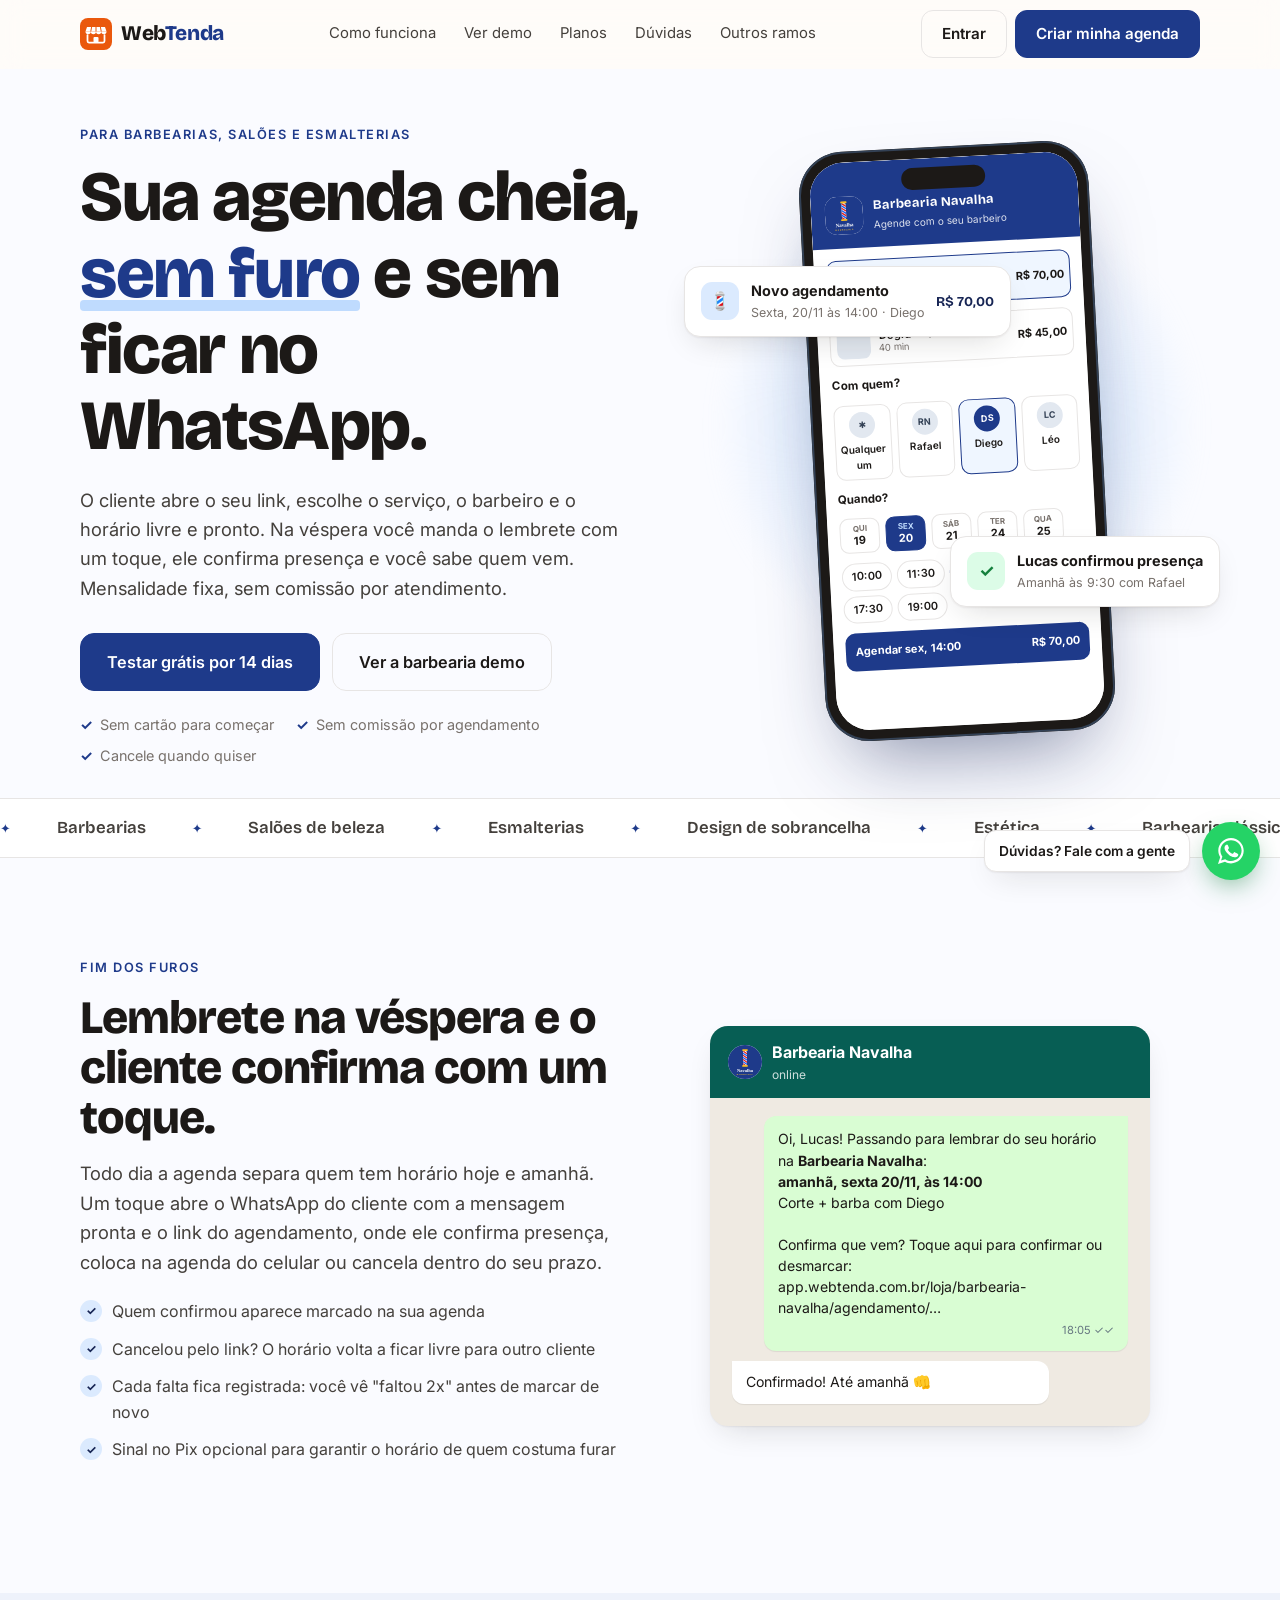
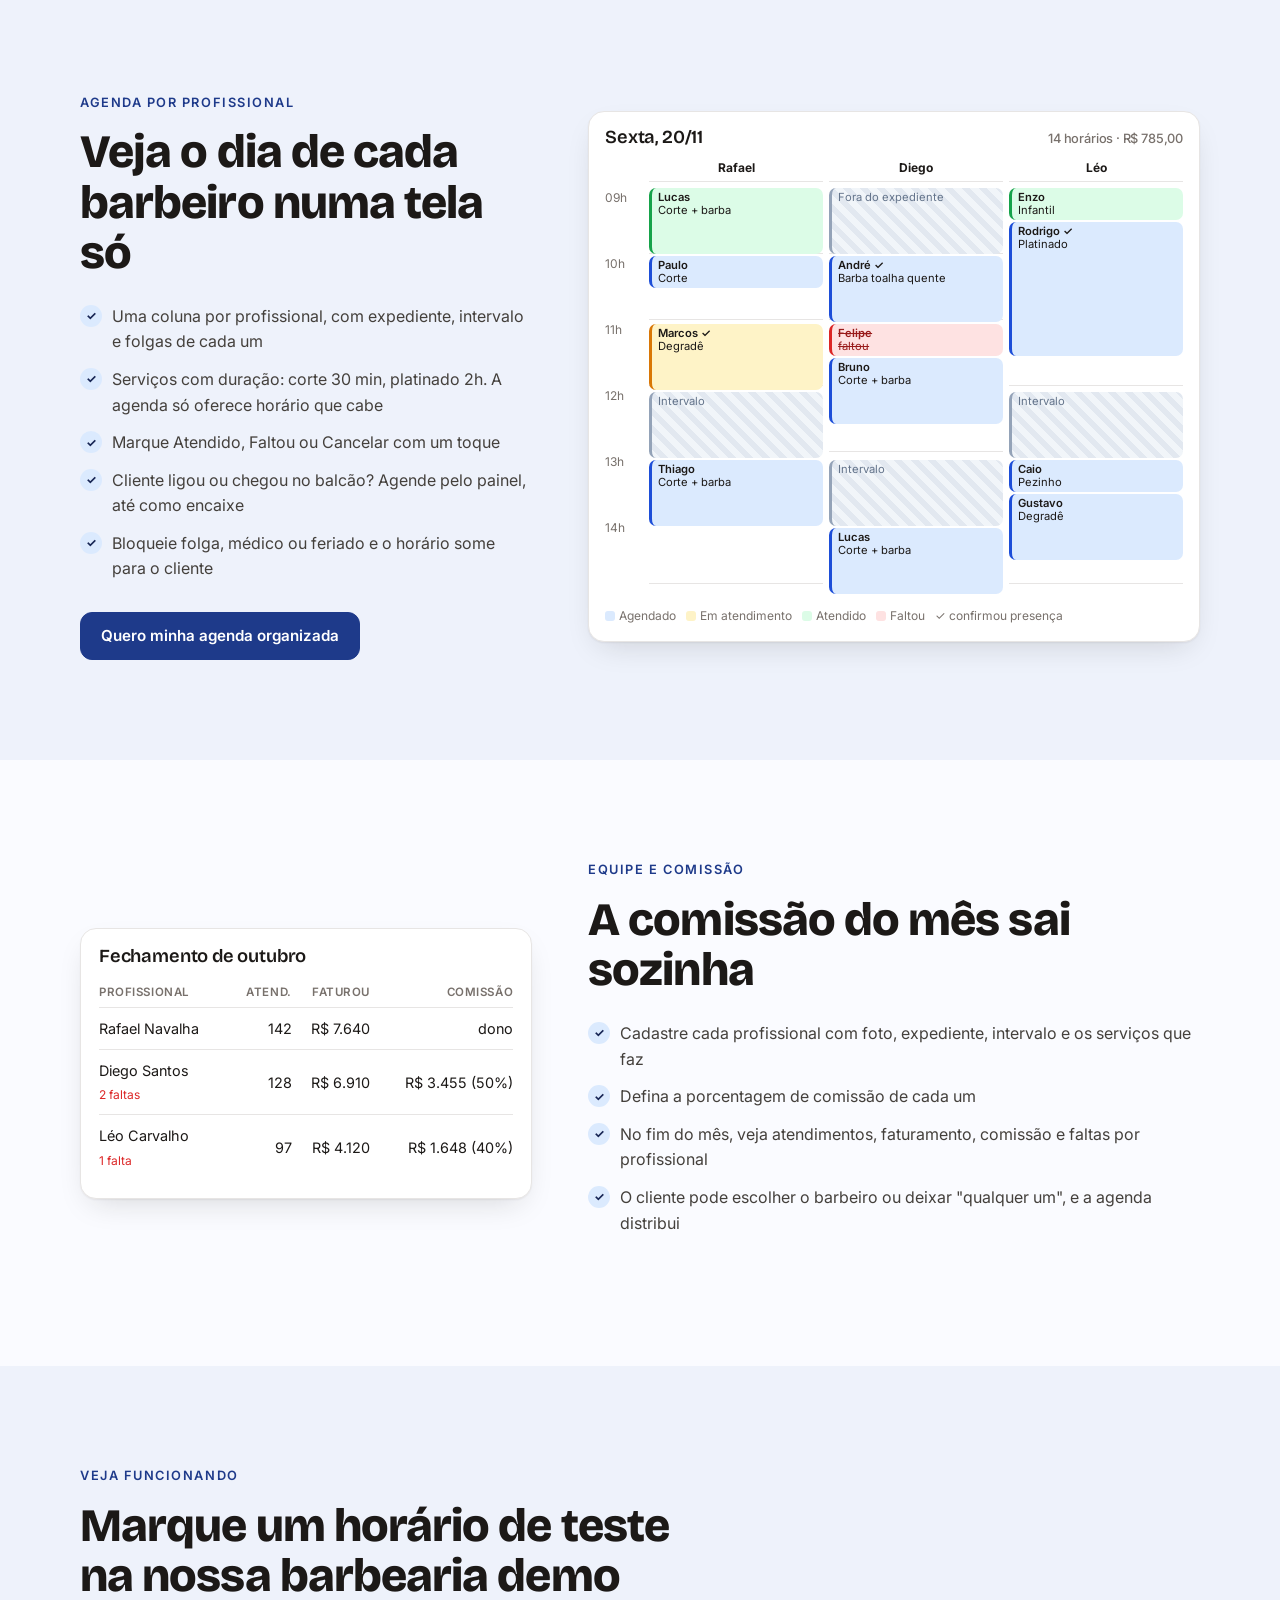
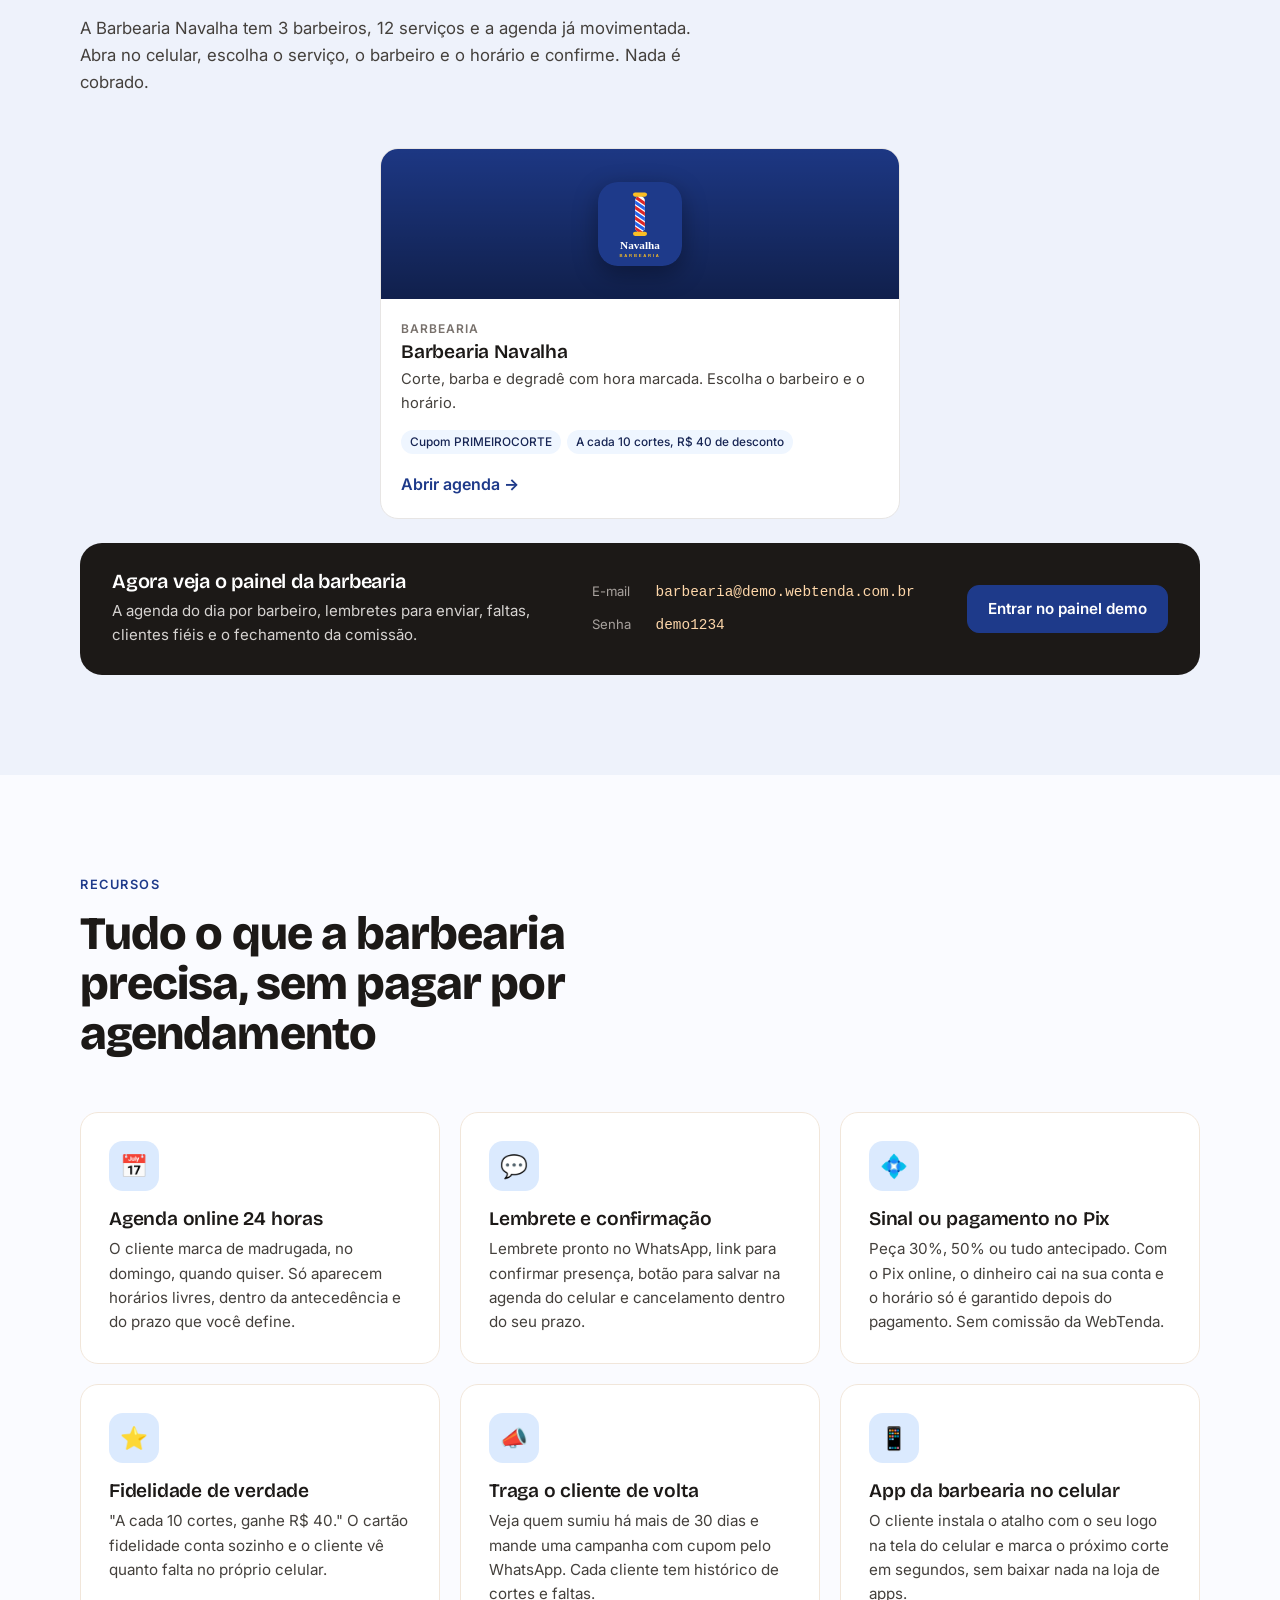
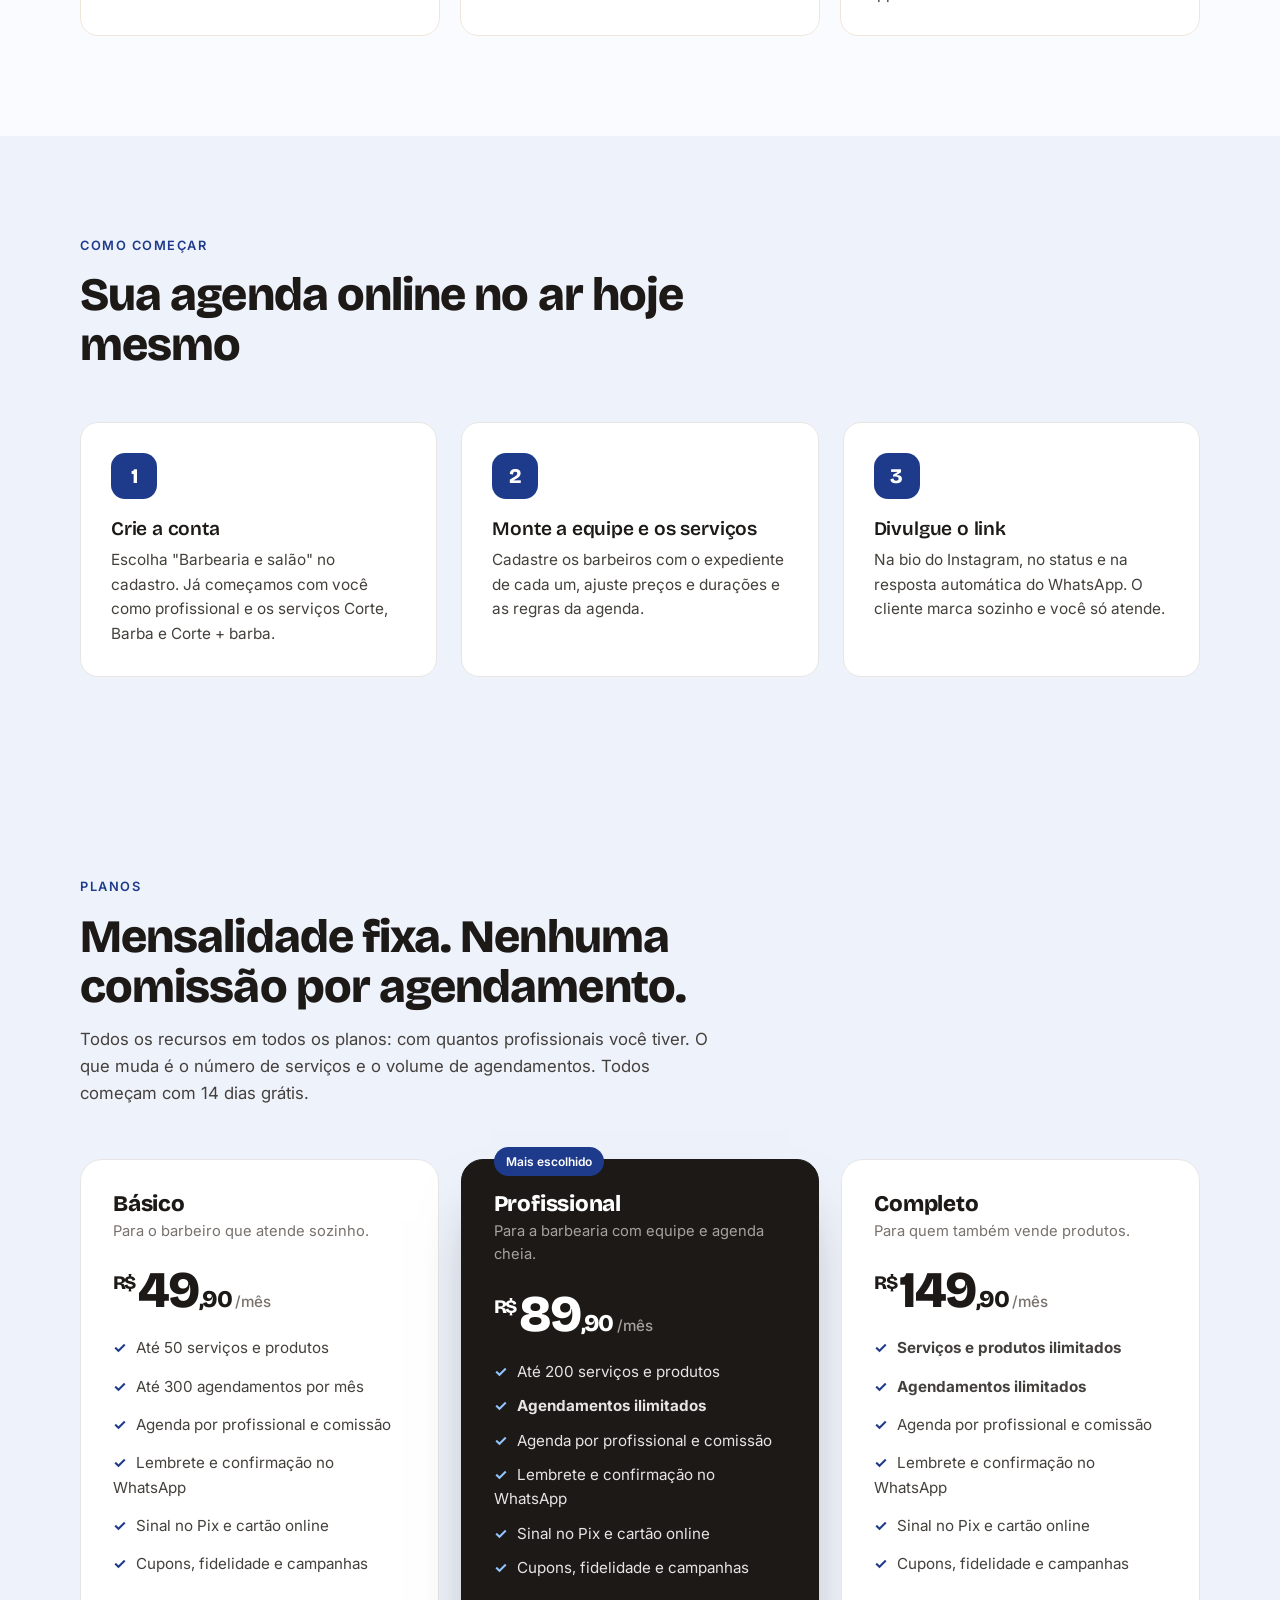
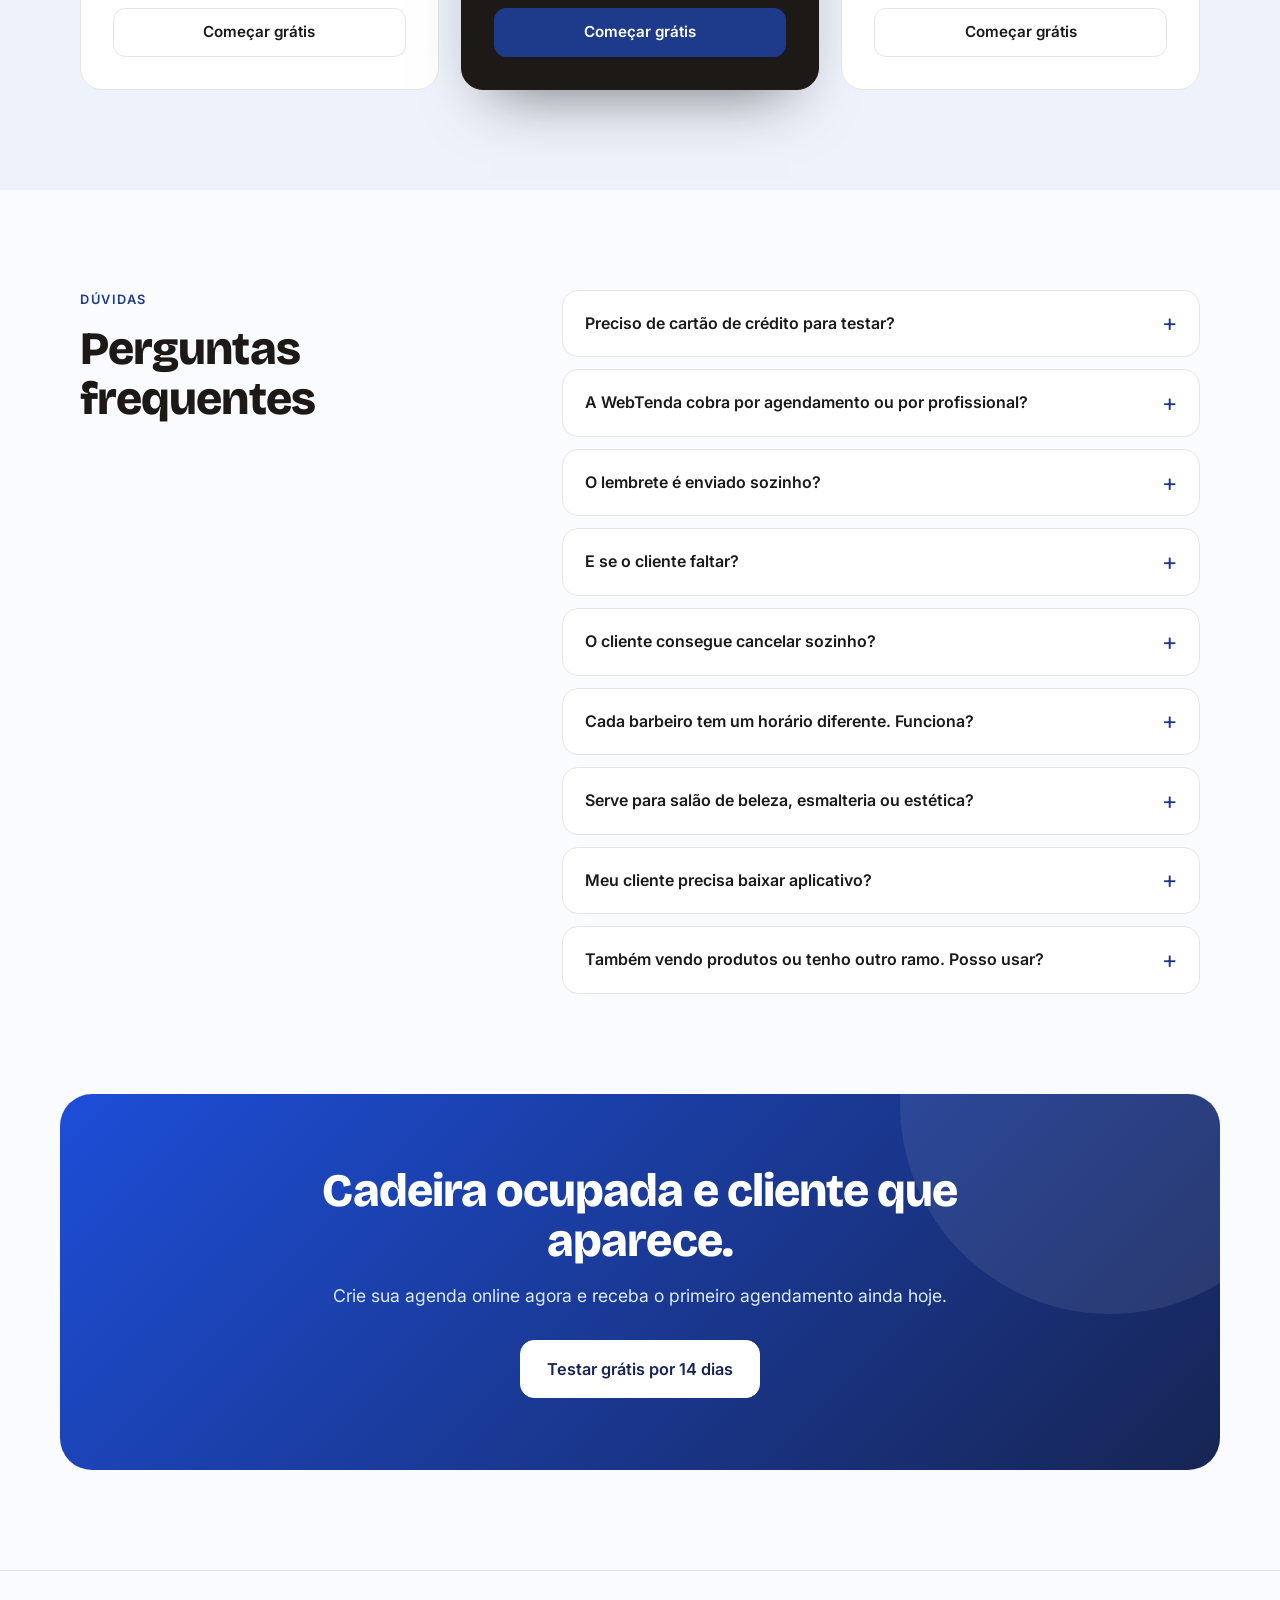
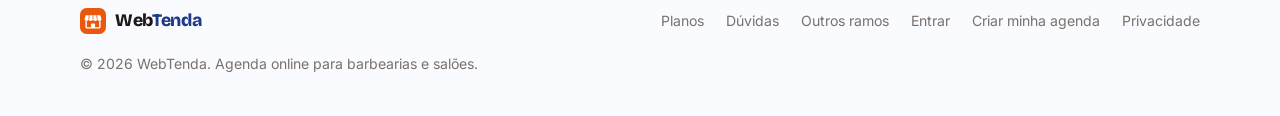
==== commit 4d6cb1c8: "Política de privacidade (LGPD e dados do Google) e link no rodapé Exigida pelo Google para o Login c" ====
--- a/barbearia/index.html
+++ b/barbearia/index.html
@@ -479,6 +479,7 @@
       <a href="../">Outros ramos</a>
       <a href="https://app.webtenda.com.br/entrar">Entrar</a>
       <a href="https://app.webtenda.com.br/cadastro?tipo=barbearia">Criar minha agenda</a>
+      <a href="../privacidade/">Privacidade</a>
     </nav>
     <p>© <span id="ano">2026</span> WebTenda. Agenda online para barbearias e salões.</p>
   </div>
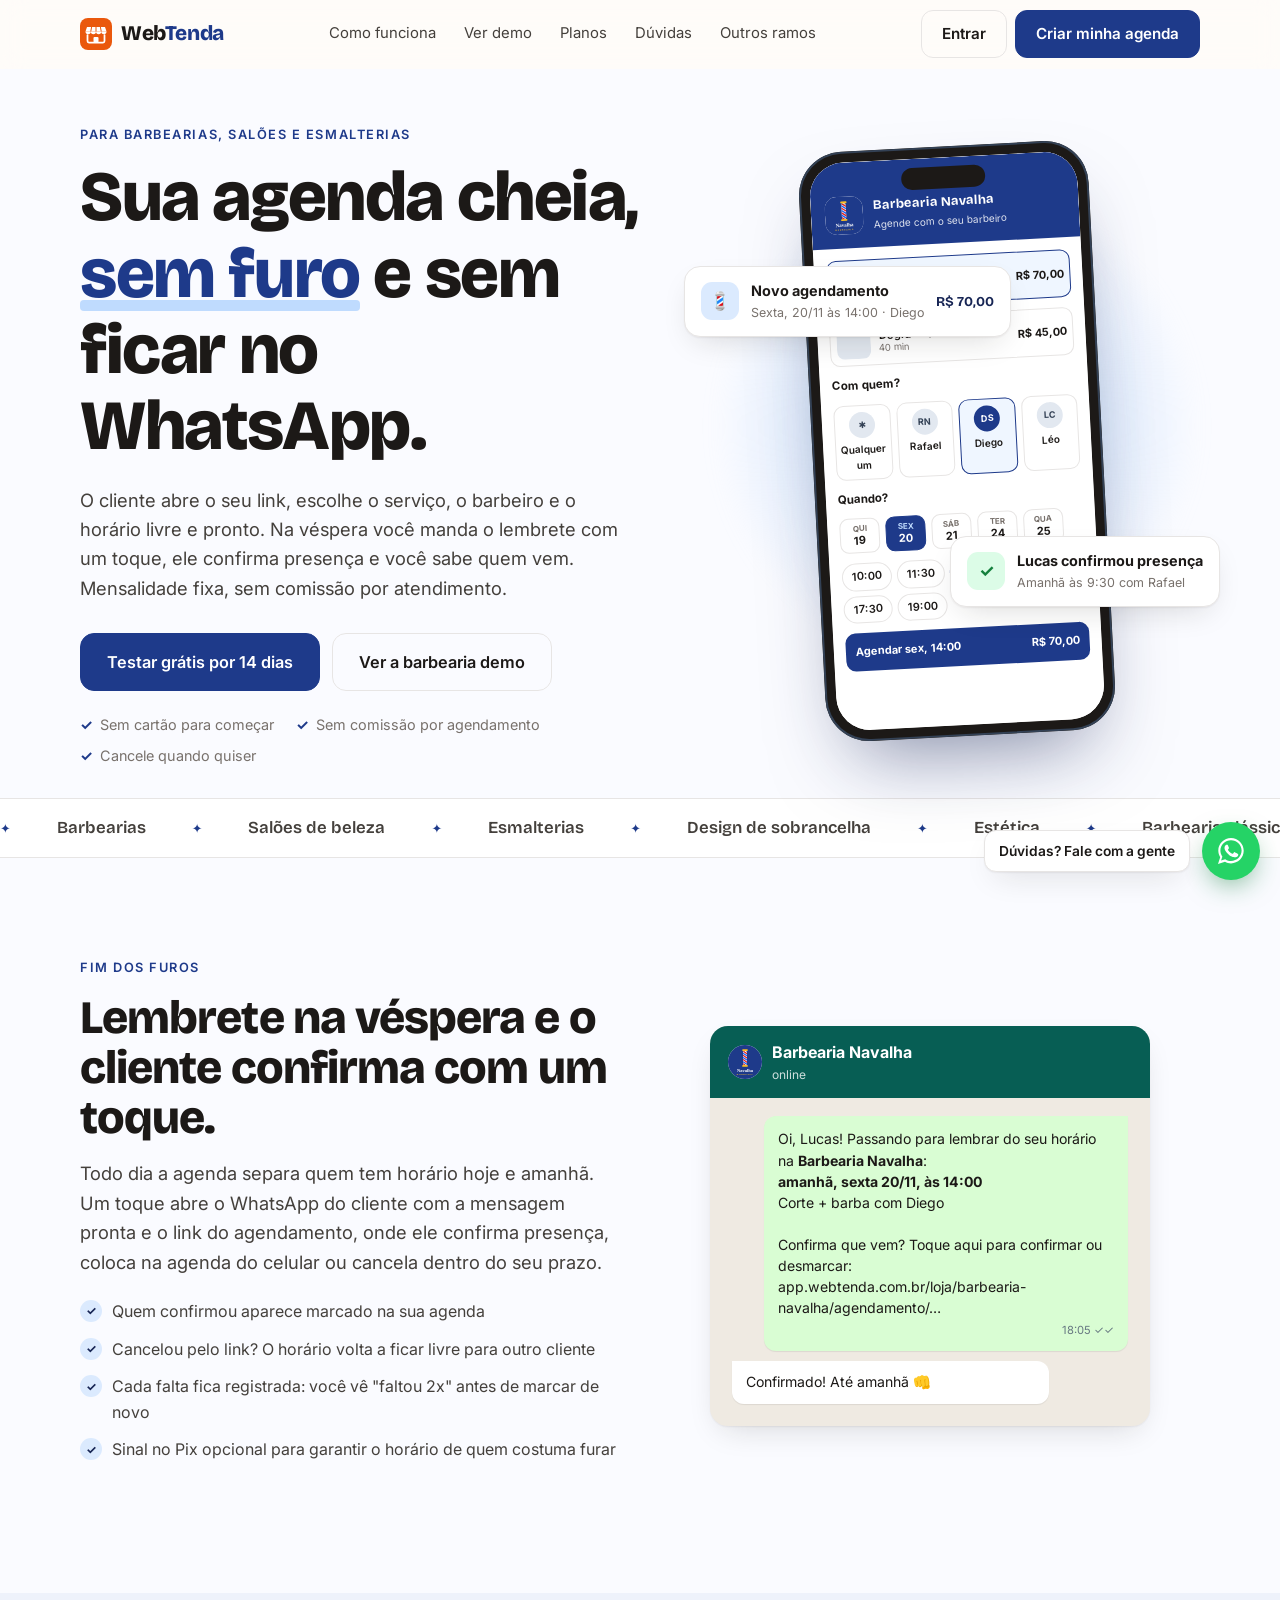
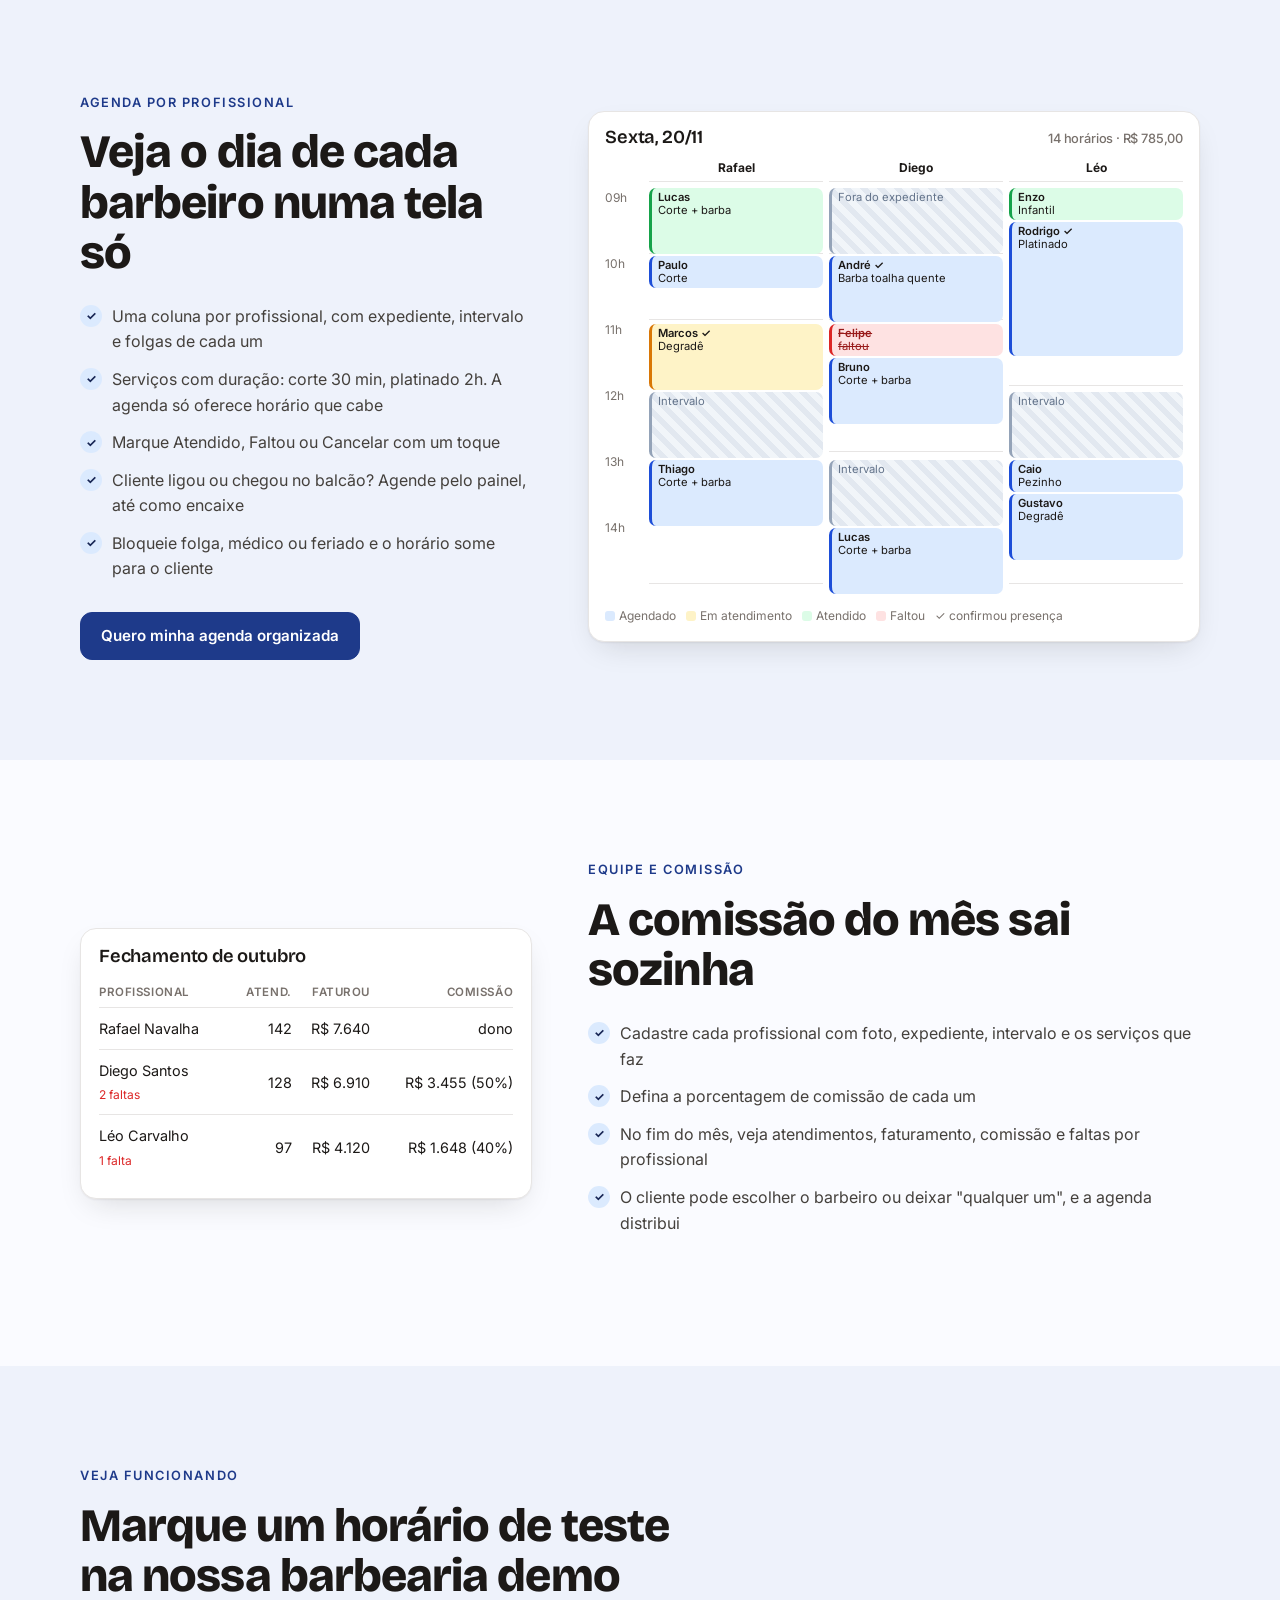
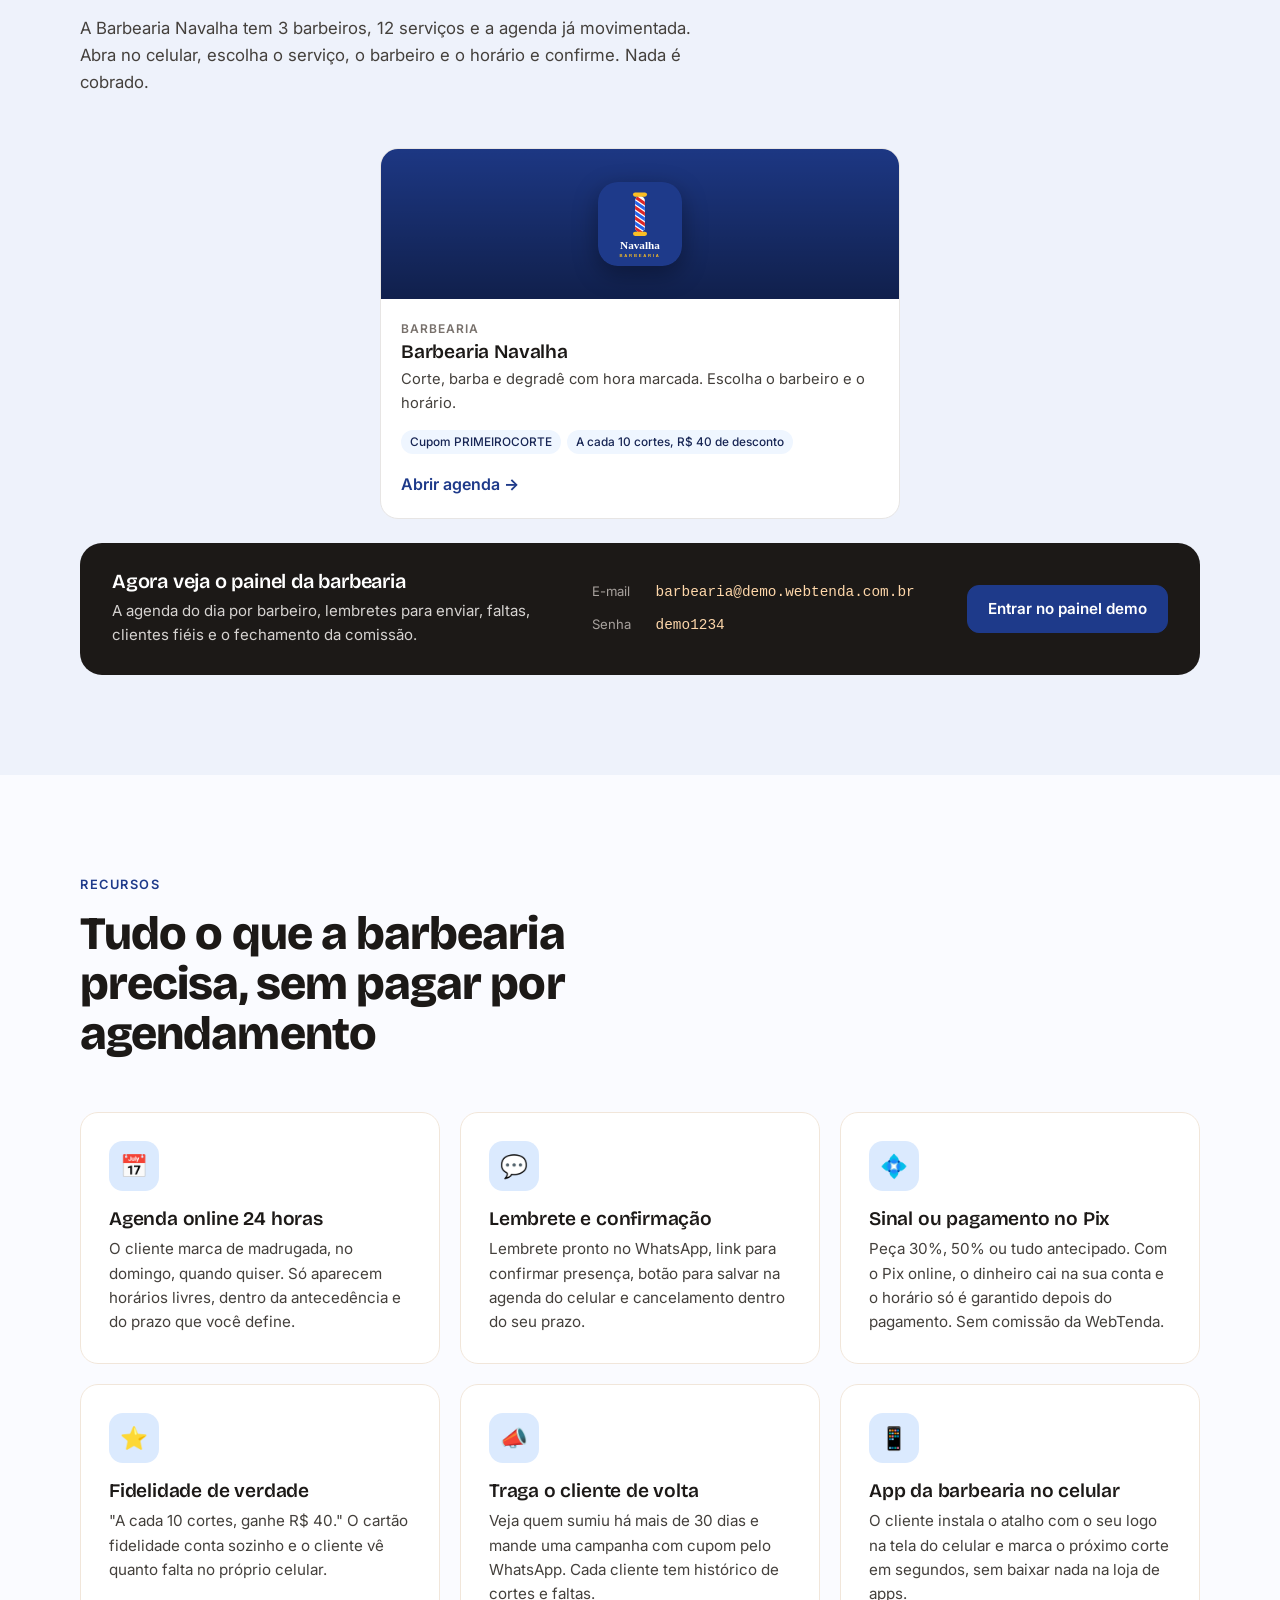
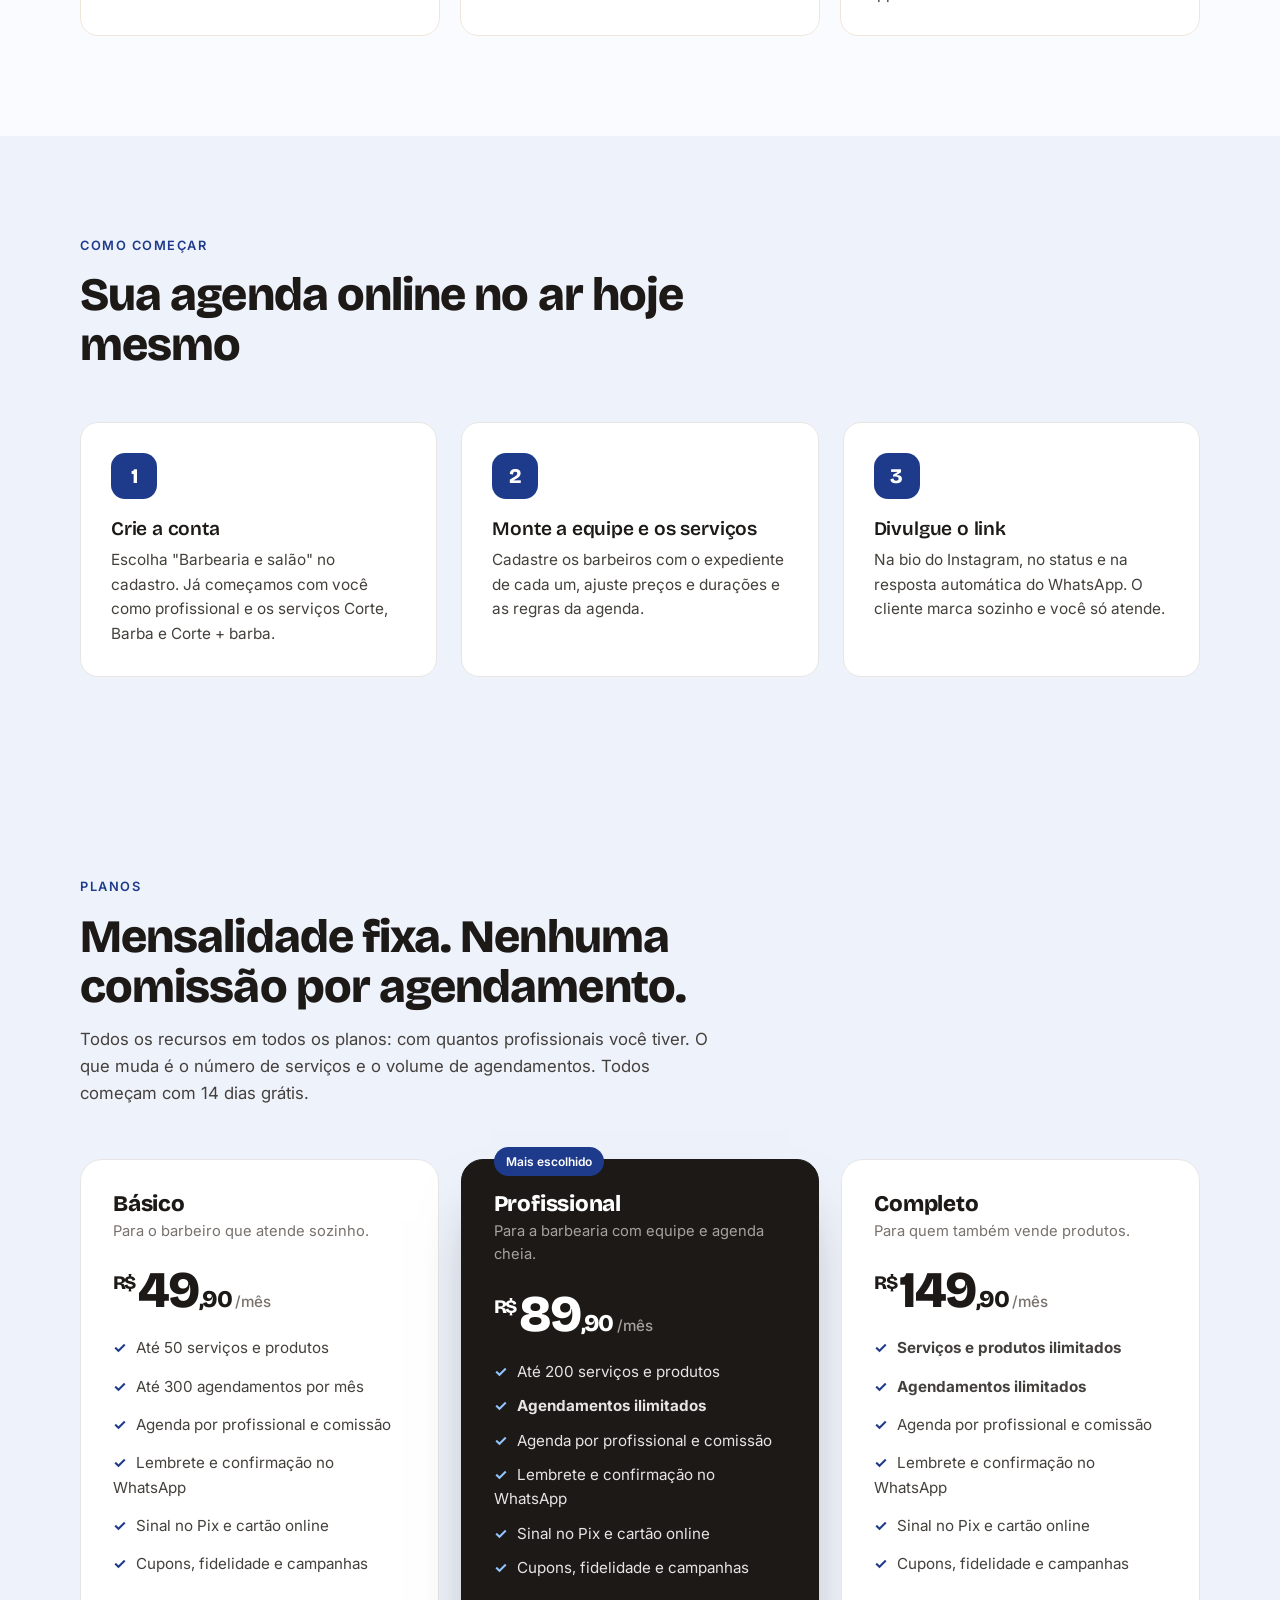
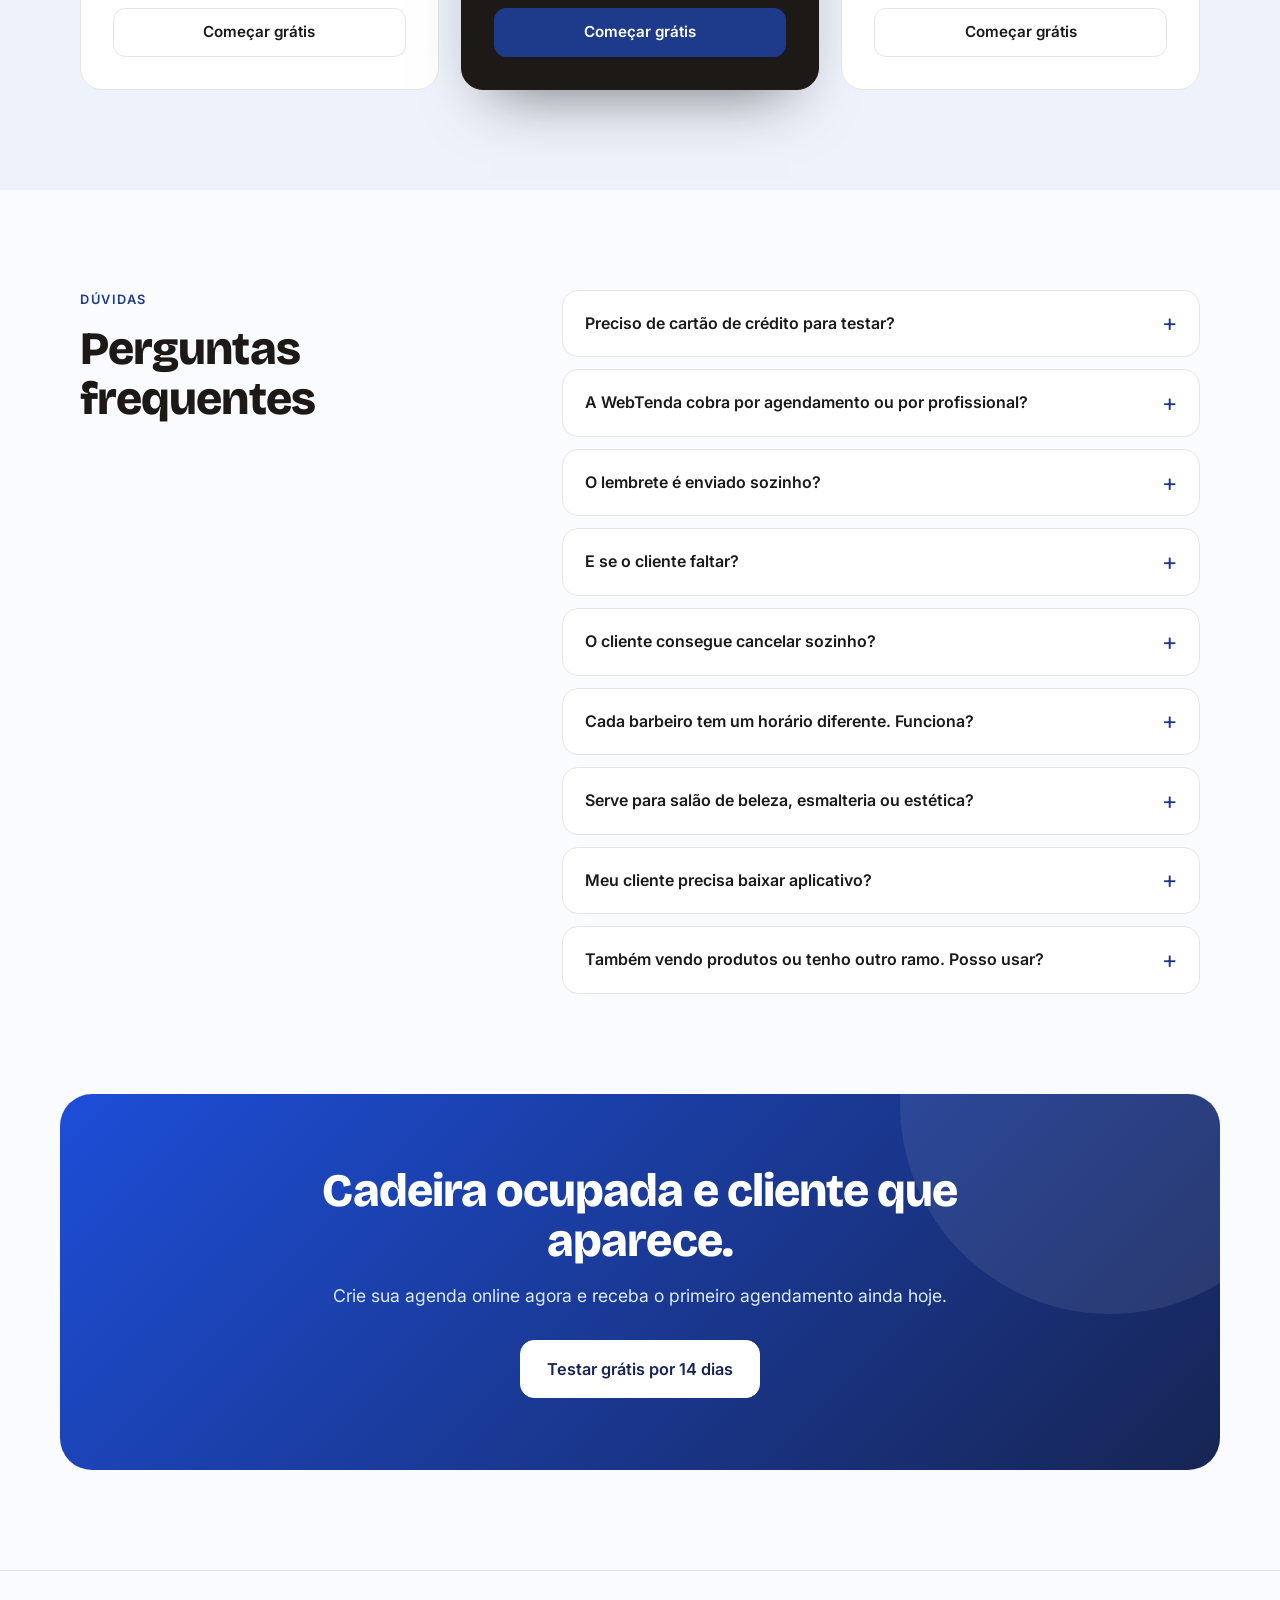
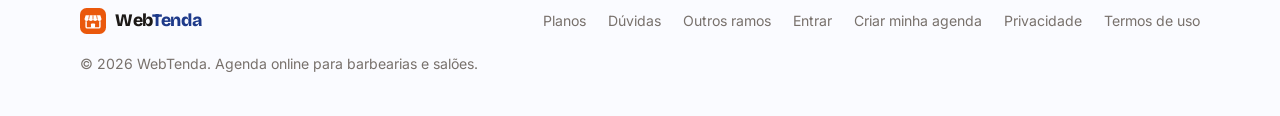
==== commit 27d59106: "Termos de uso em /termos/ e links no rodapé e na privacidade Co-Authored-By: Claude Opus 5.5 <norepl" ====
--- a/barbearia/index.html
+++ b/barbearia/index.html
@@ -480,6 +480,7 @@
       <a href="https://app.webtenda.com.br/entrar">Entrar</a>
       <a href="https://app.webtenda.com.br/cadastro?tipo=barbearia">Criar minha agenda</a>
       <a href="../privacidade/">Privacidade</a>
+      <a href="../termos/">Termos de uso</a>
     </nav>
     <p>© <span id="ano">2026</span> WebTenda. Agenda online para barbearias e salões.</p>
   </div>
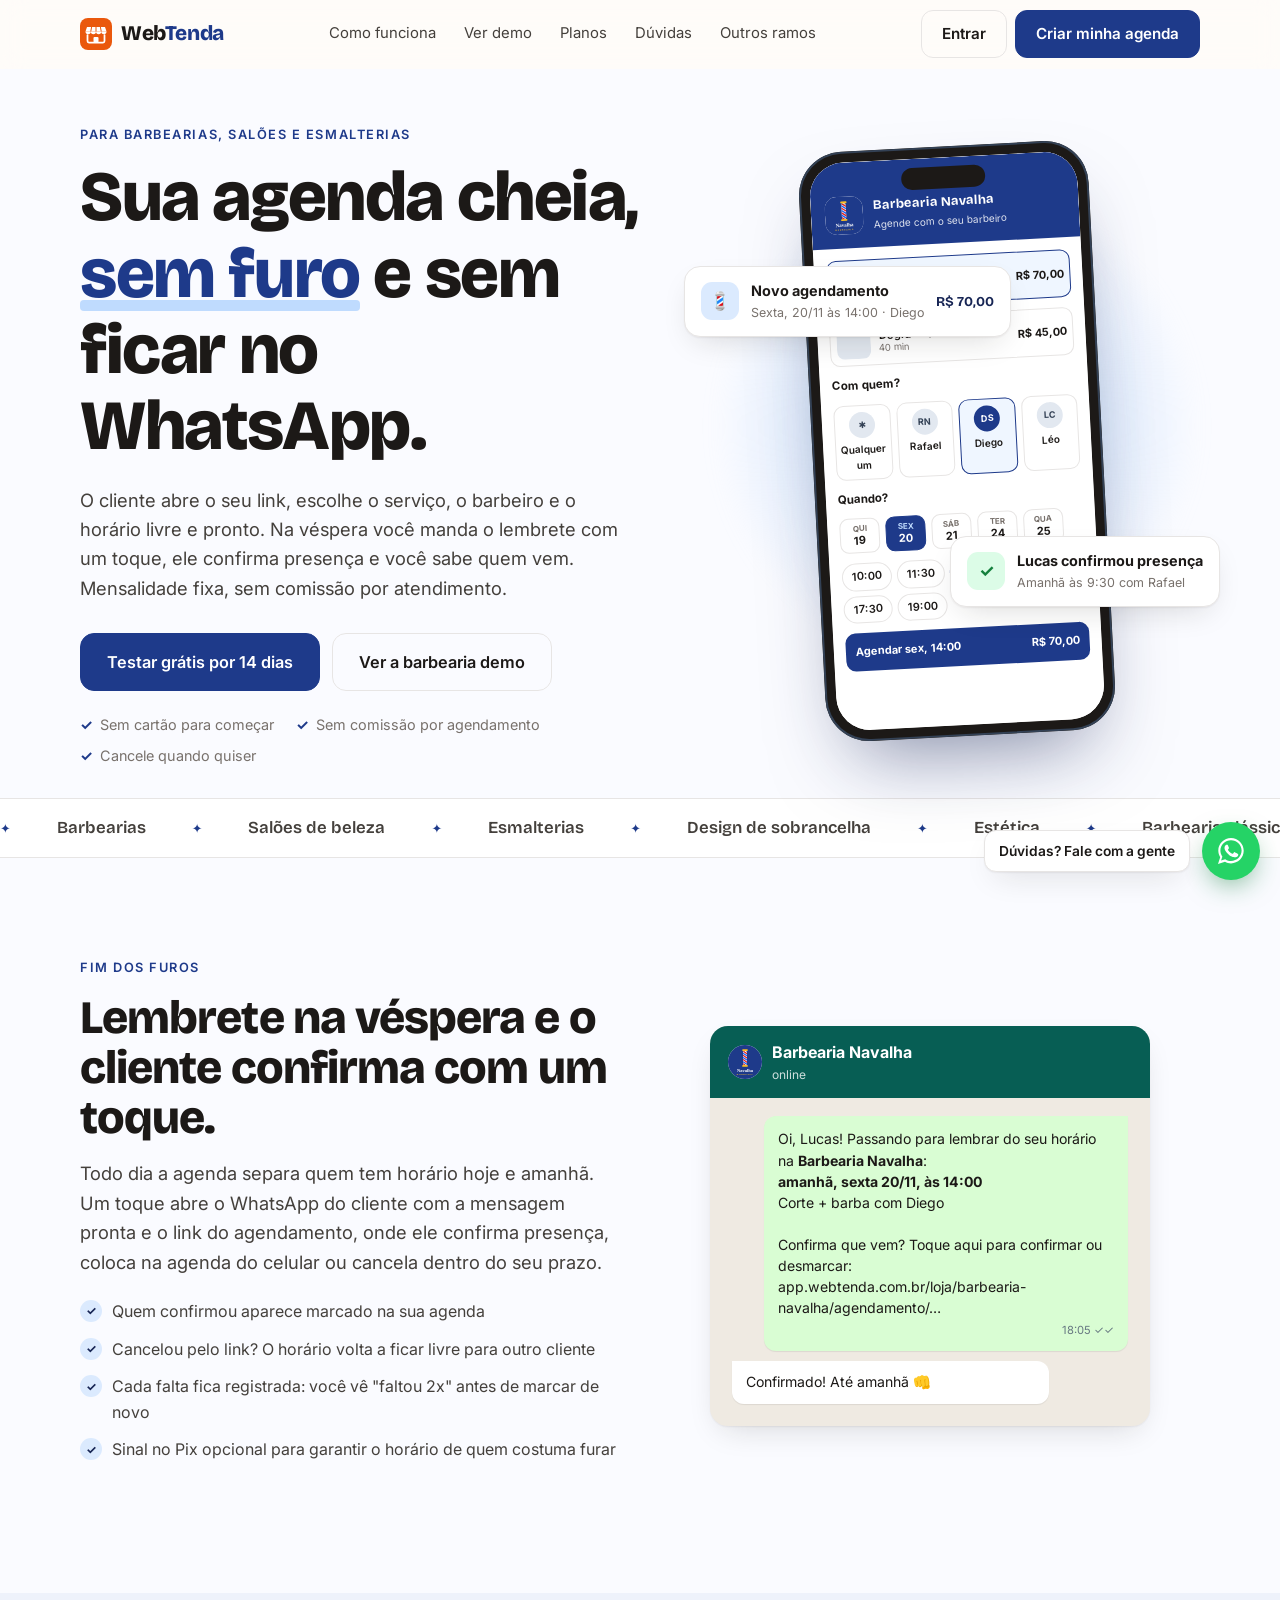
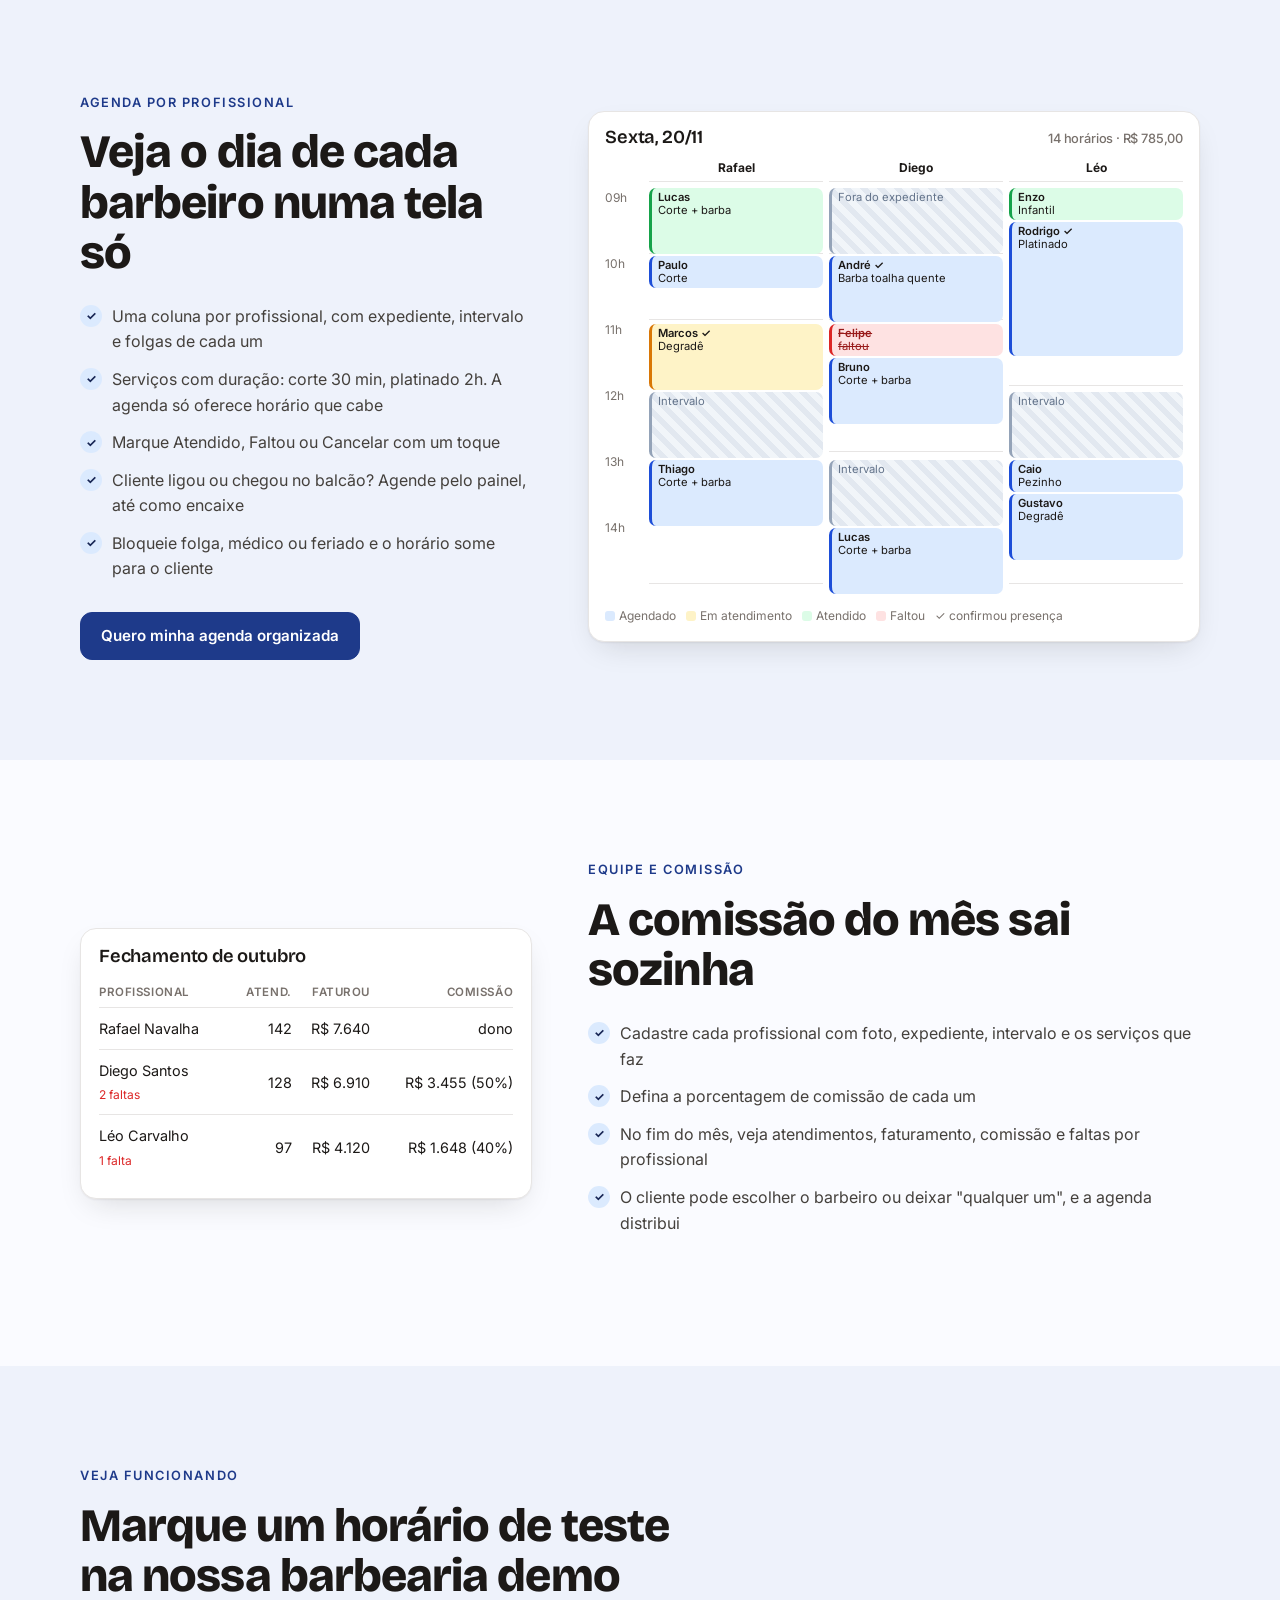
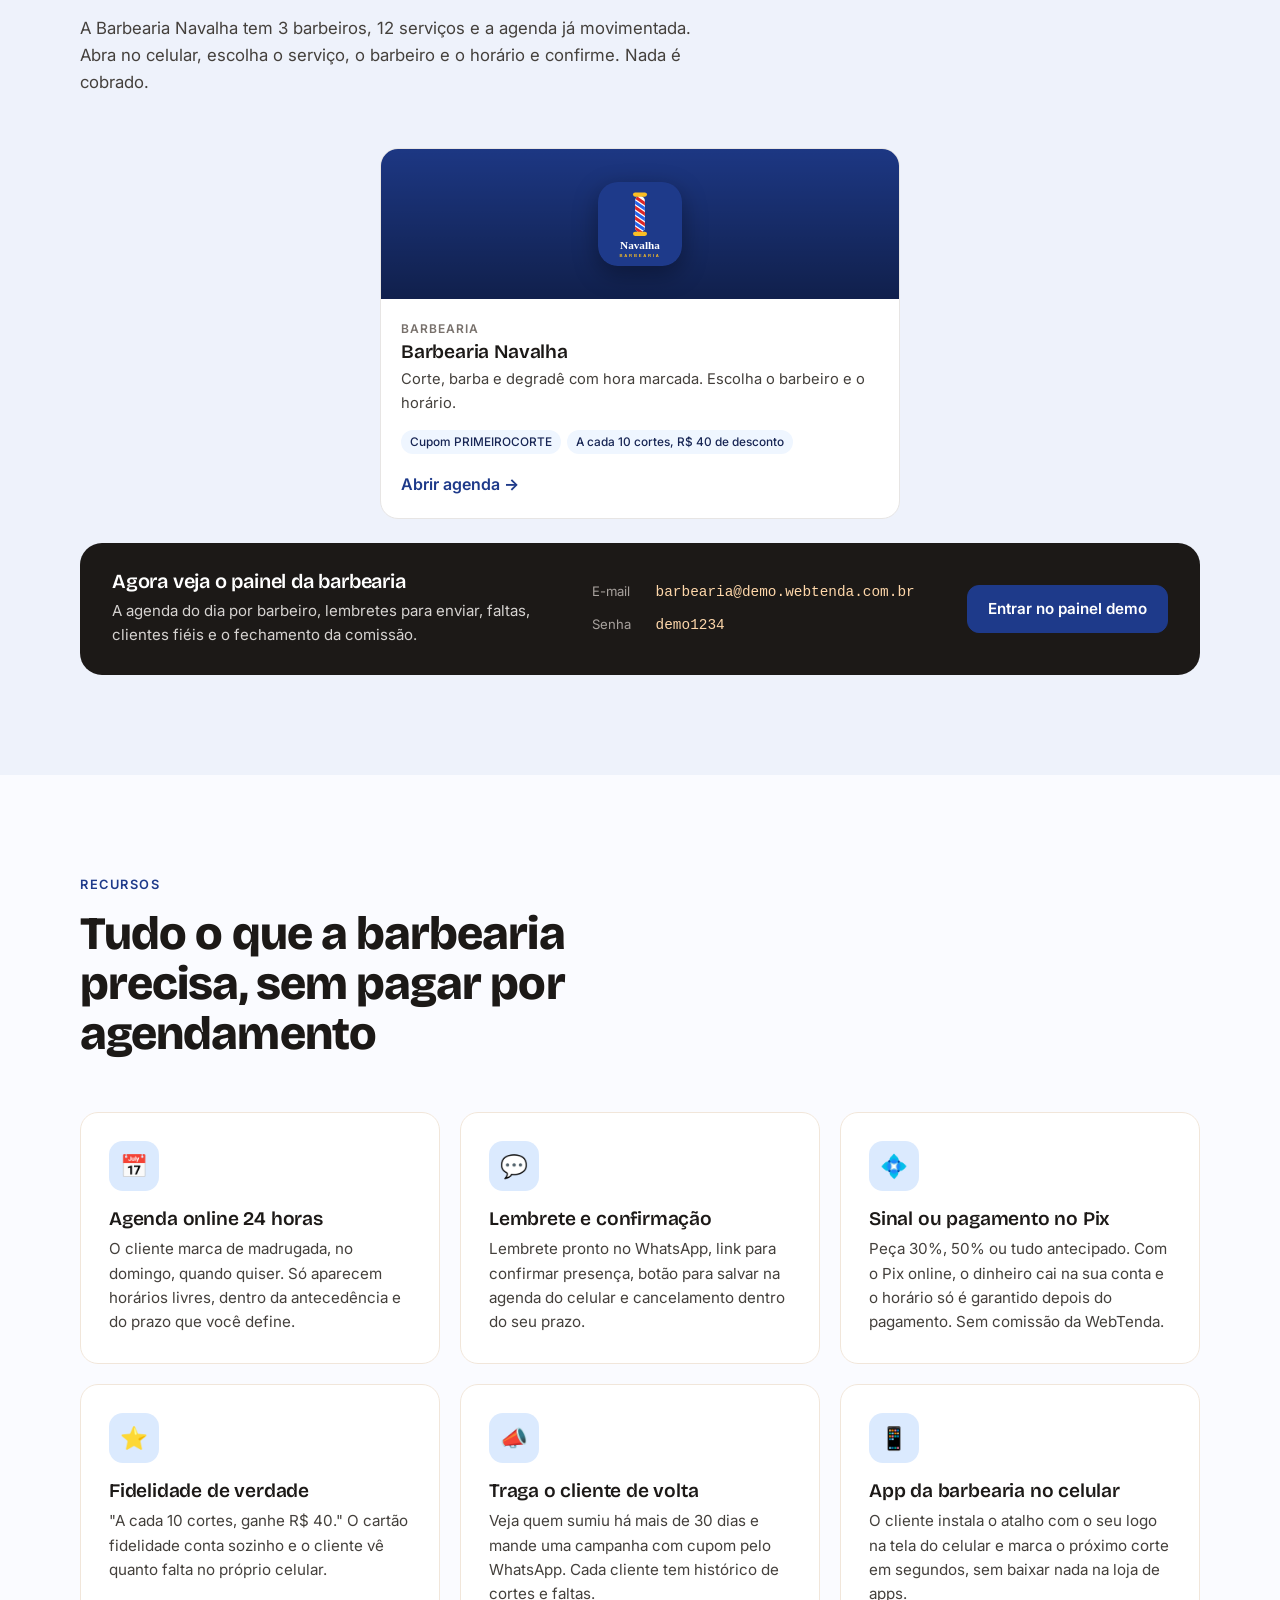
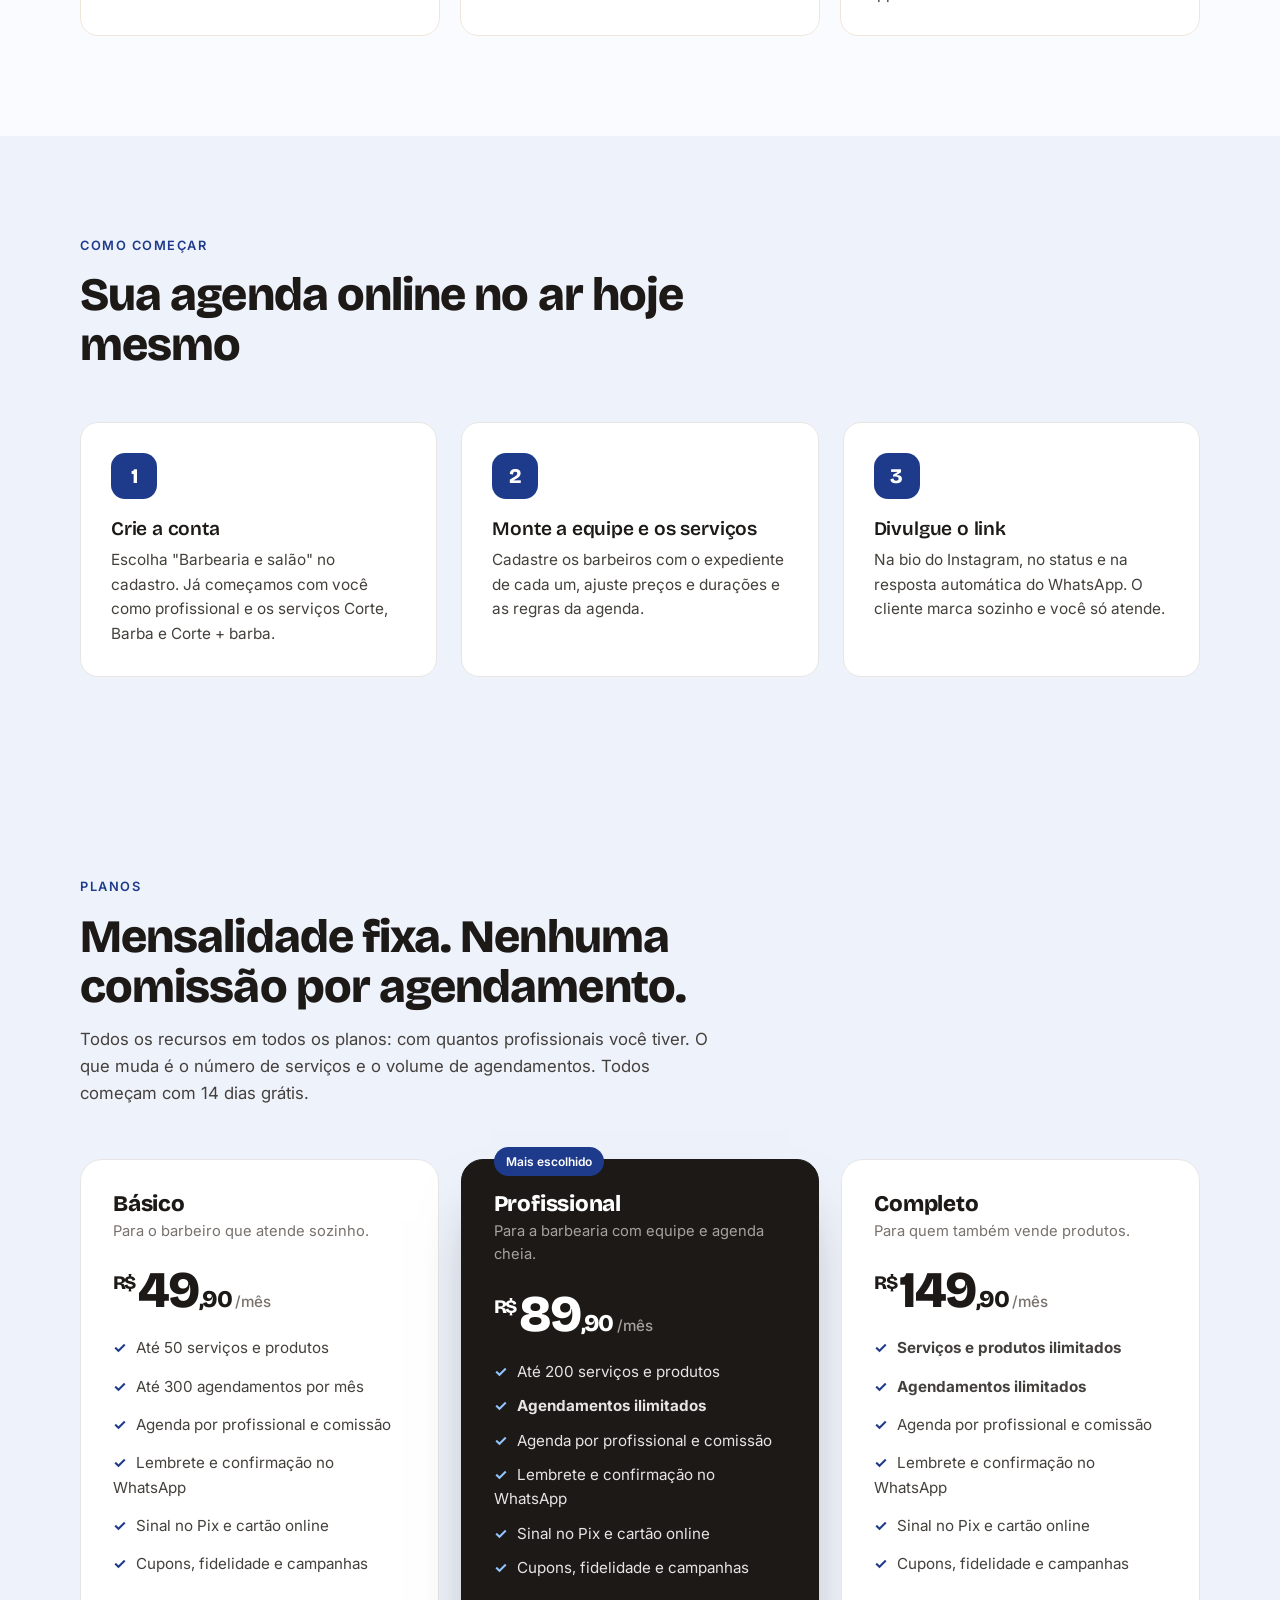
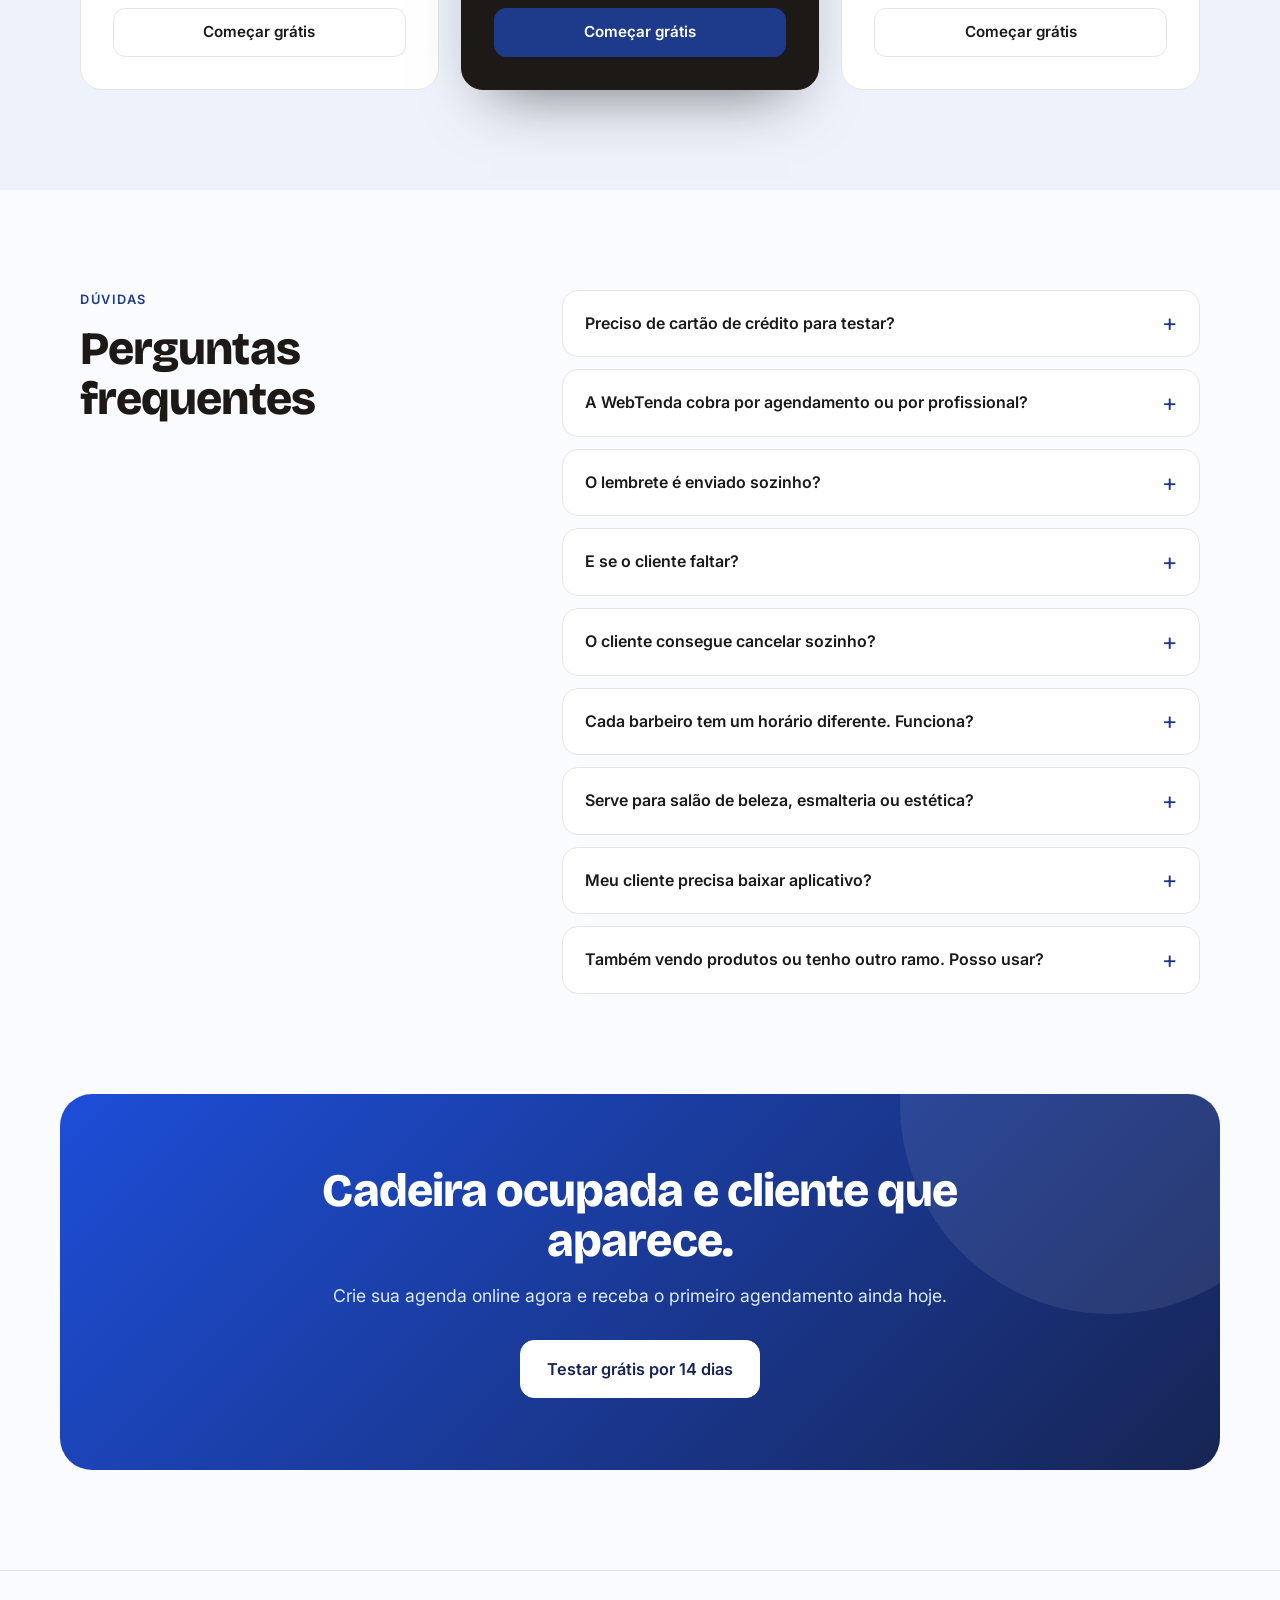
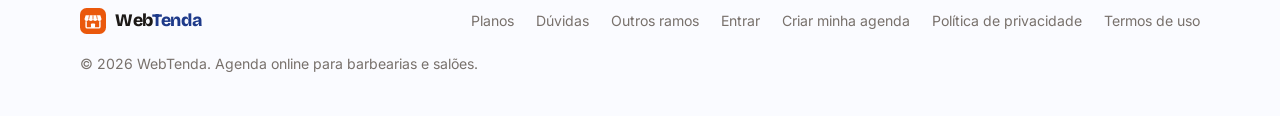
==== commit 41f746f3: "Privacidade: detalhar dados do usuário do Google para a verificação do Google Seção do Google reescr" ====
--- a/barbearia/index.html
+++ b/barbearia/index.html
@@ -479,7 +479,7 @@
       <a href="../">Outros ramos</a>
       <a href="https://app.webtenda.com.br/entrar">Entrar</a>
       <a href="https://app.webtenda.com.br/cadastro?tipo=barbearia">Criar minha agenda</a>
-      <a href="../privacidade/">Privacidade</a>
+      <a href="../privacidade/">Política de privacidade</a>
       <a href="../termos/">Termos de uso</a>
     </nav>
     <p>© <span id="ano">2026</span> WebTenda. Agenda online para barbearias e salões.</p>
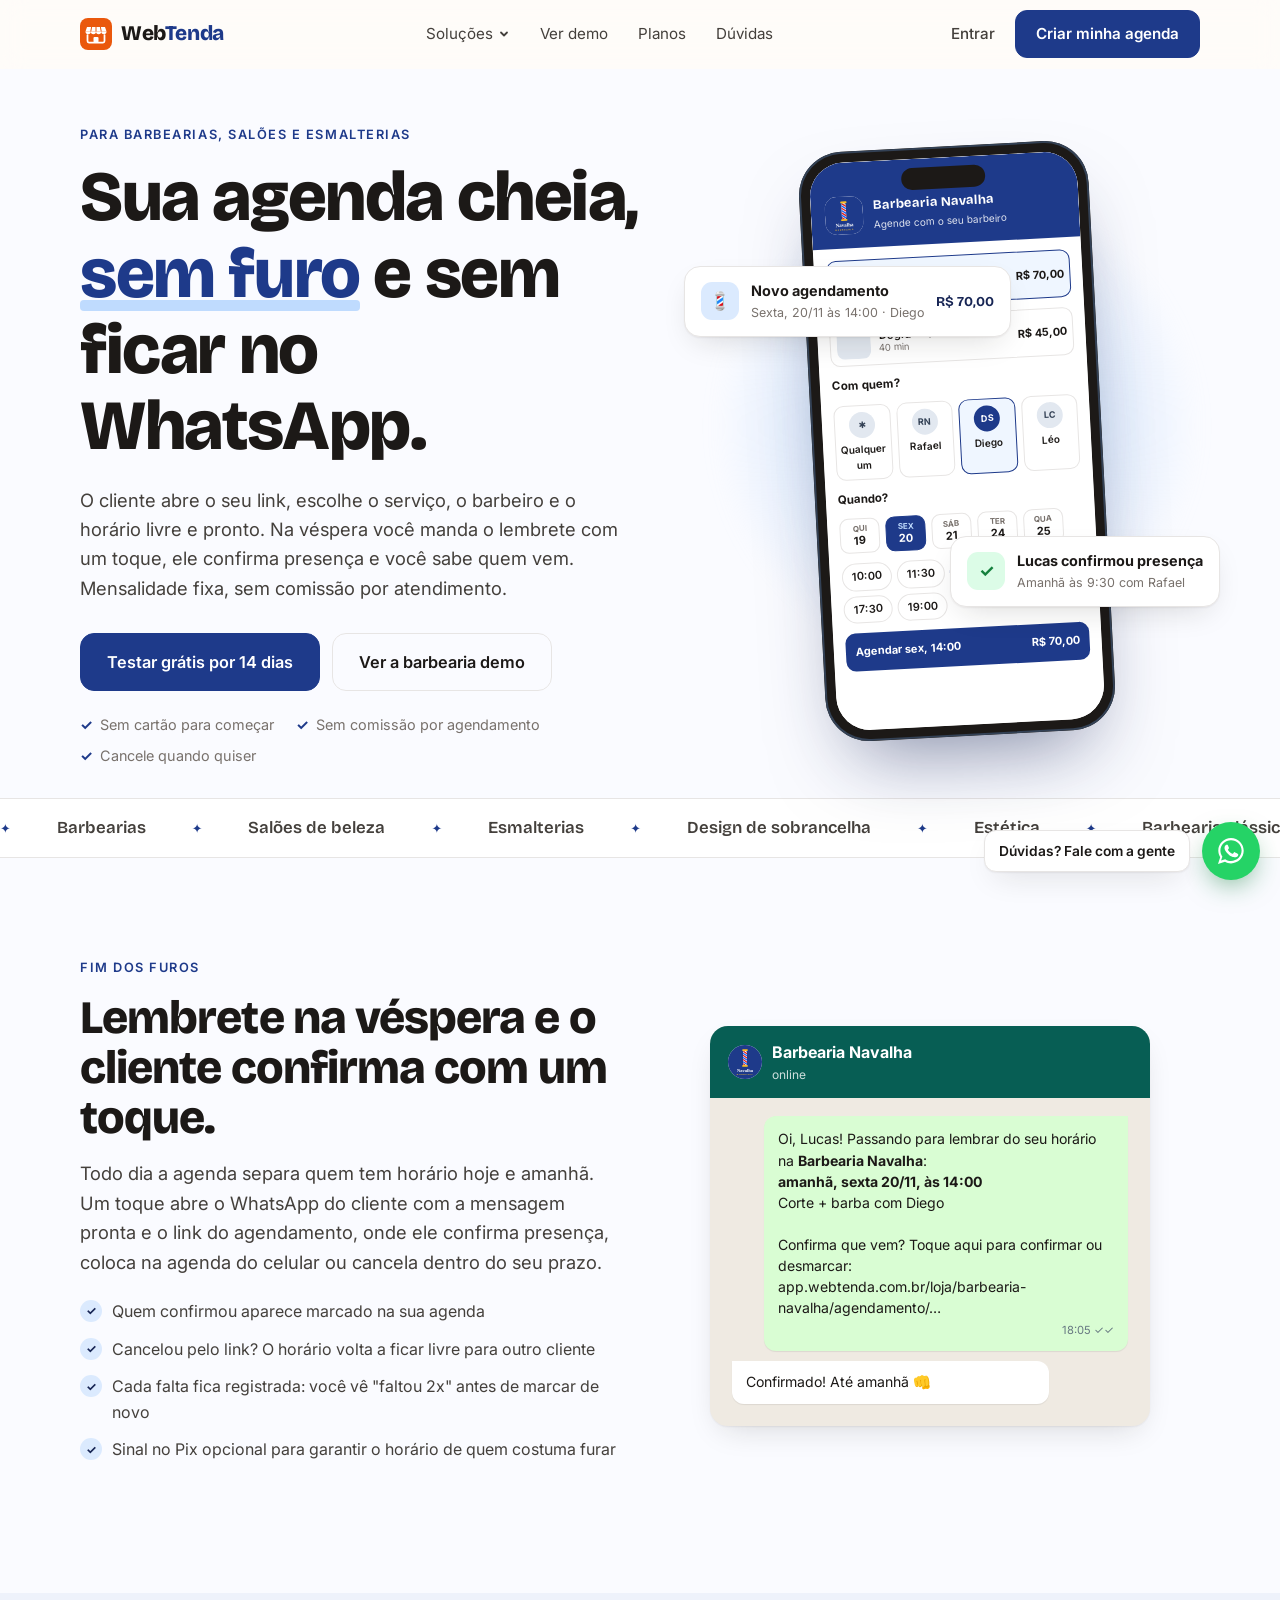
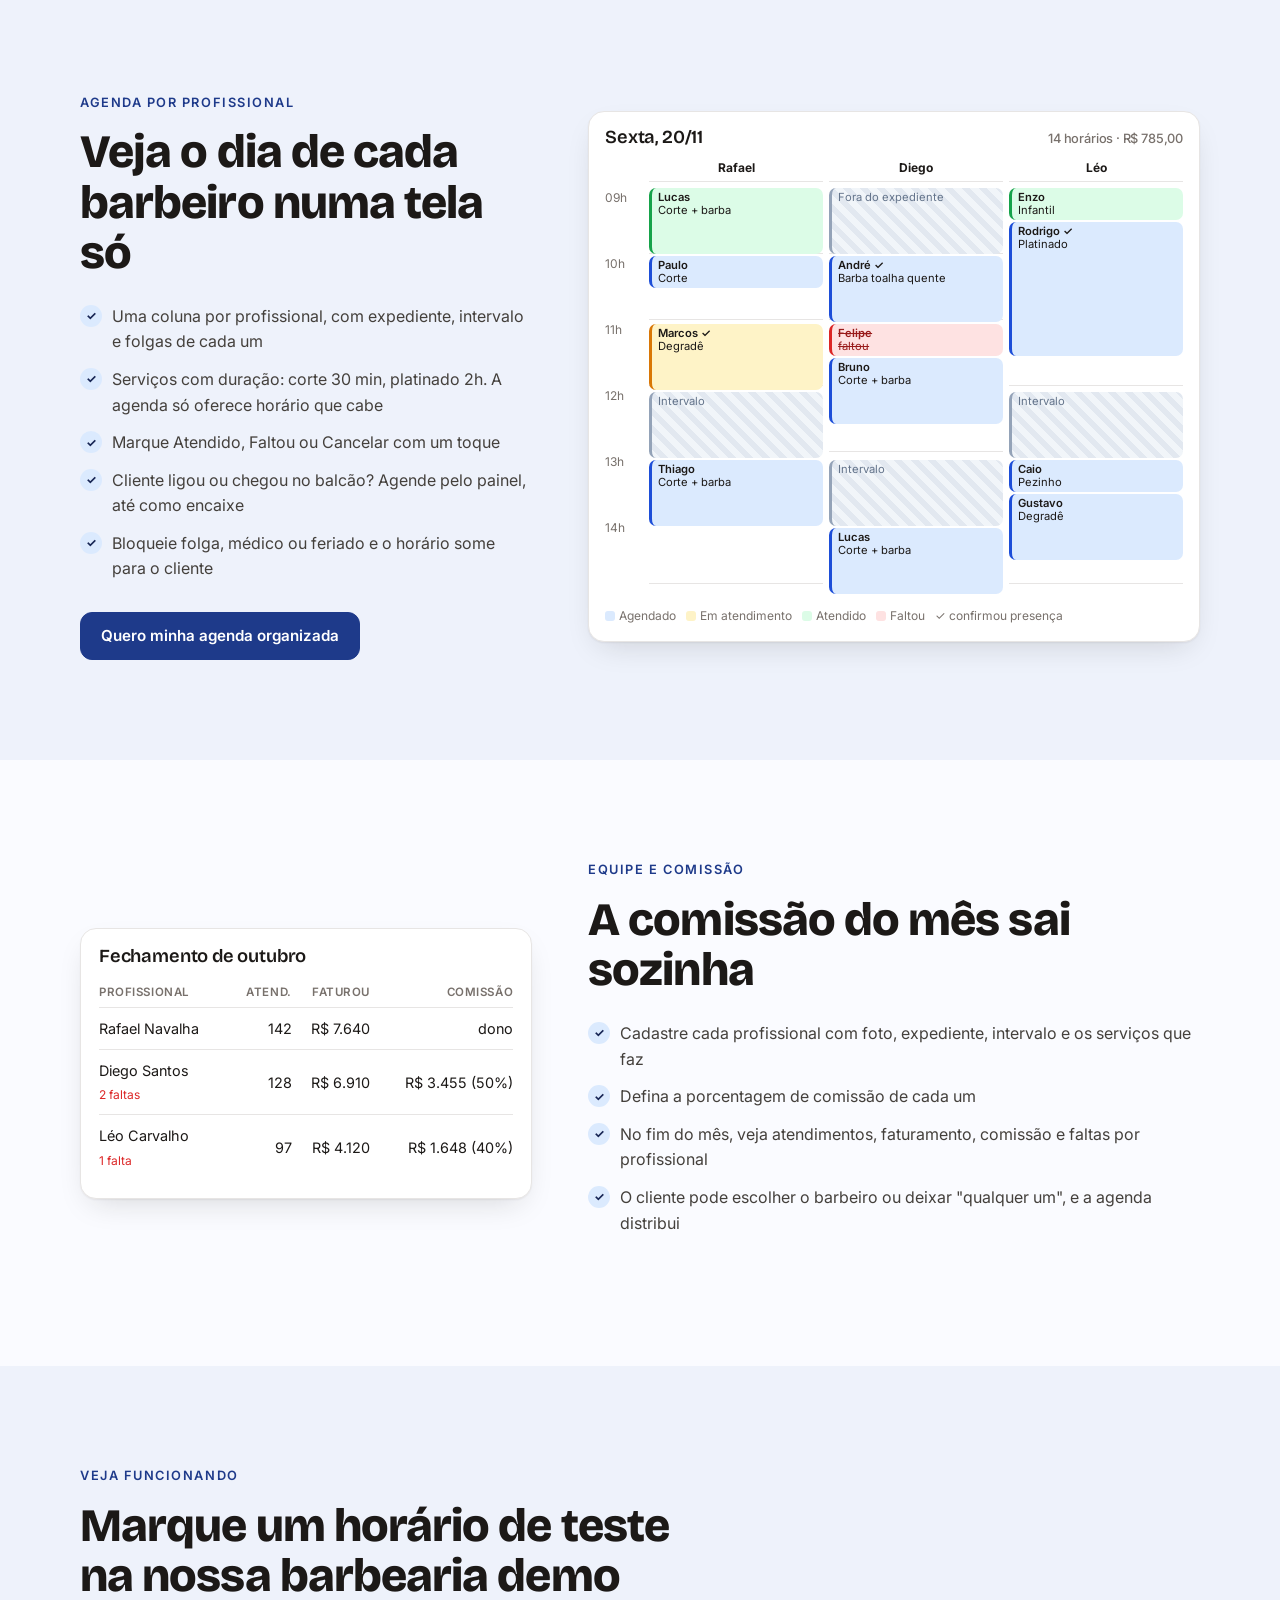
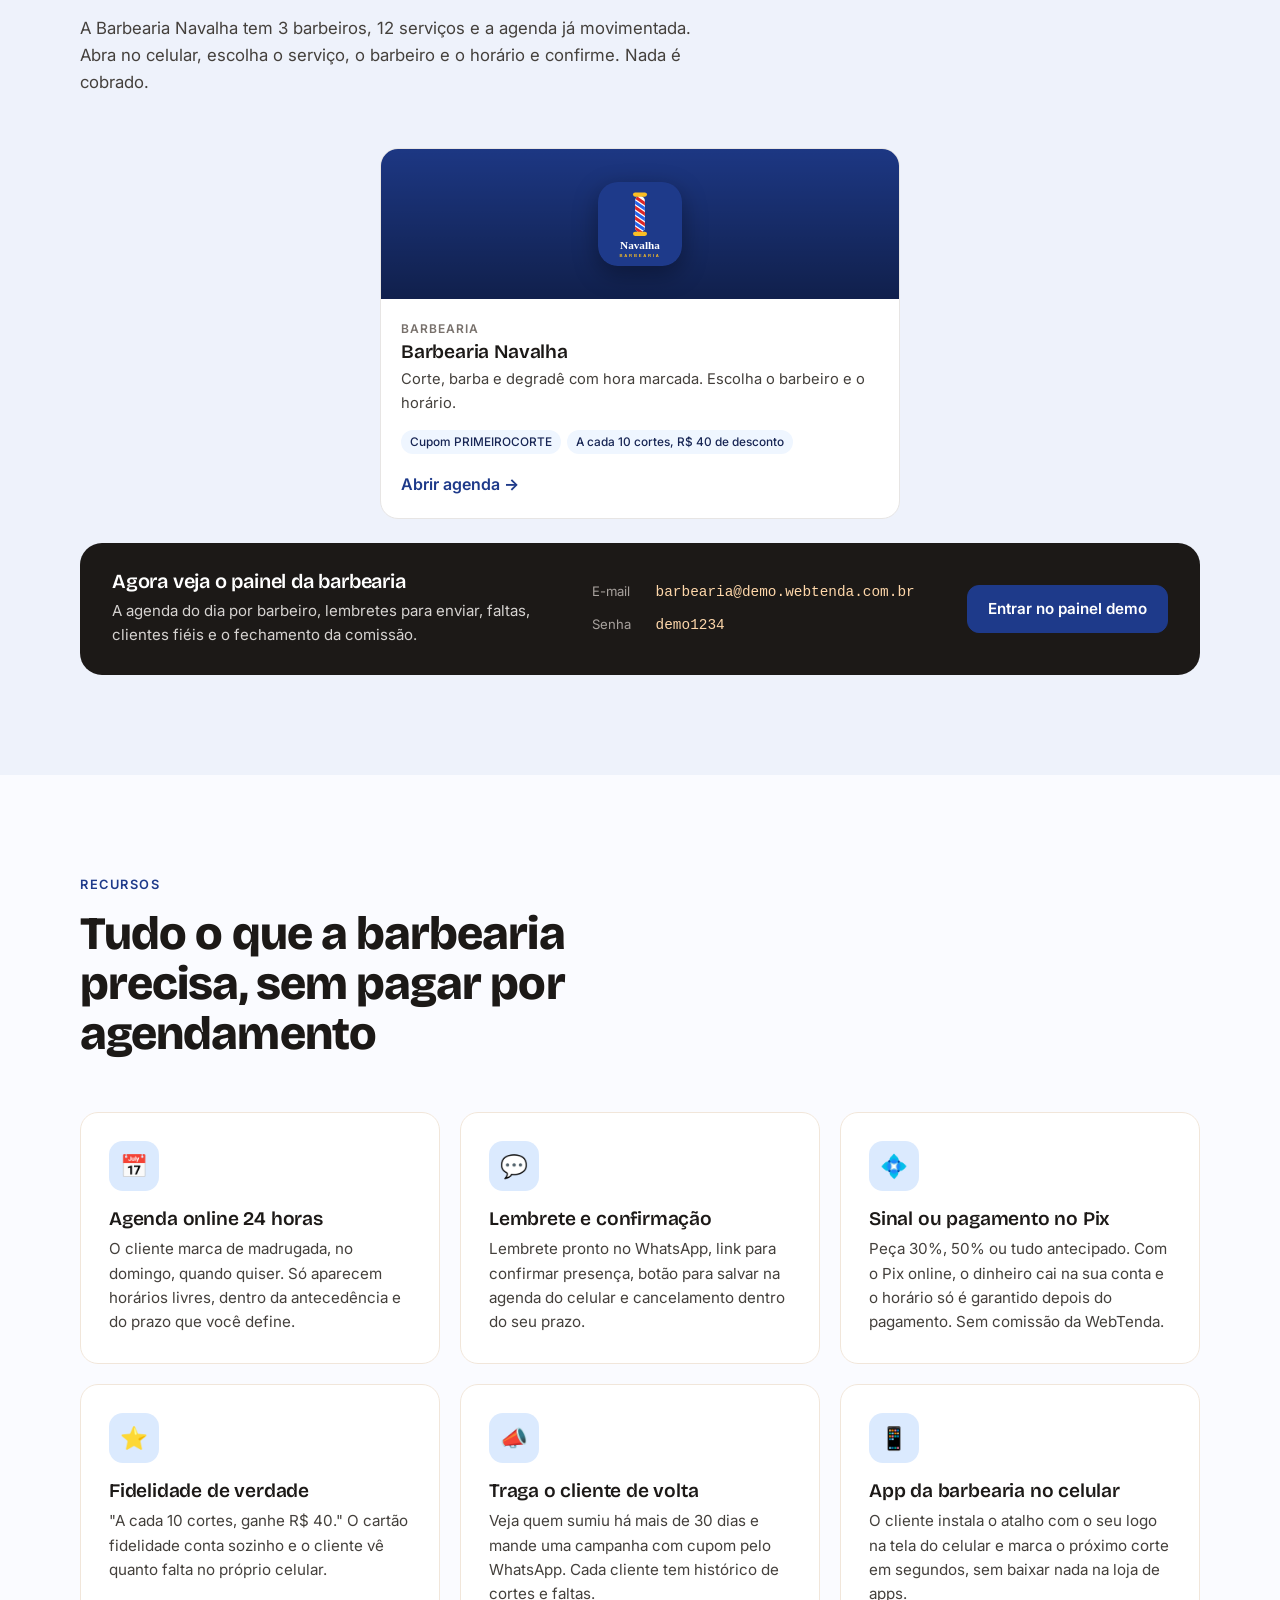
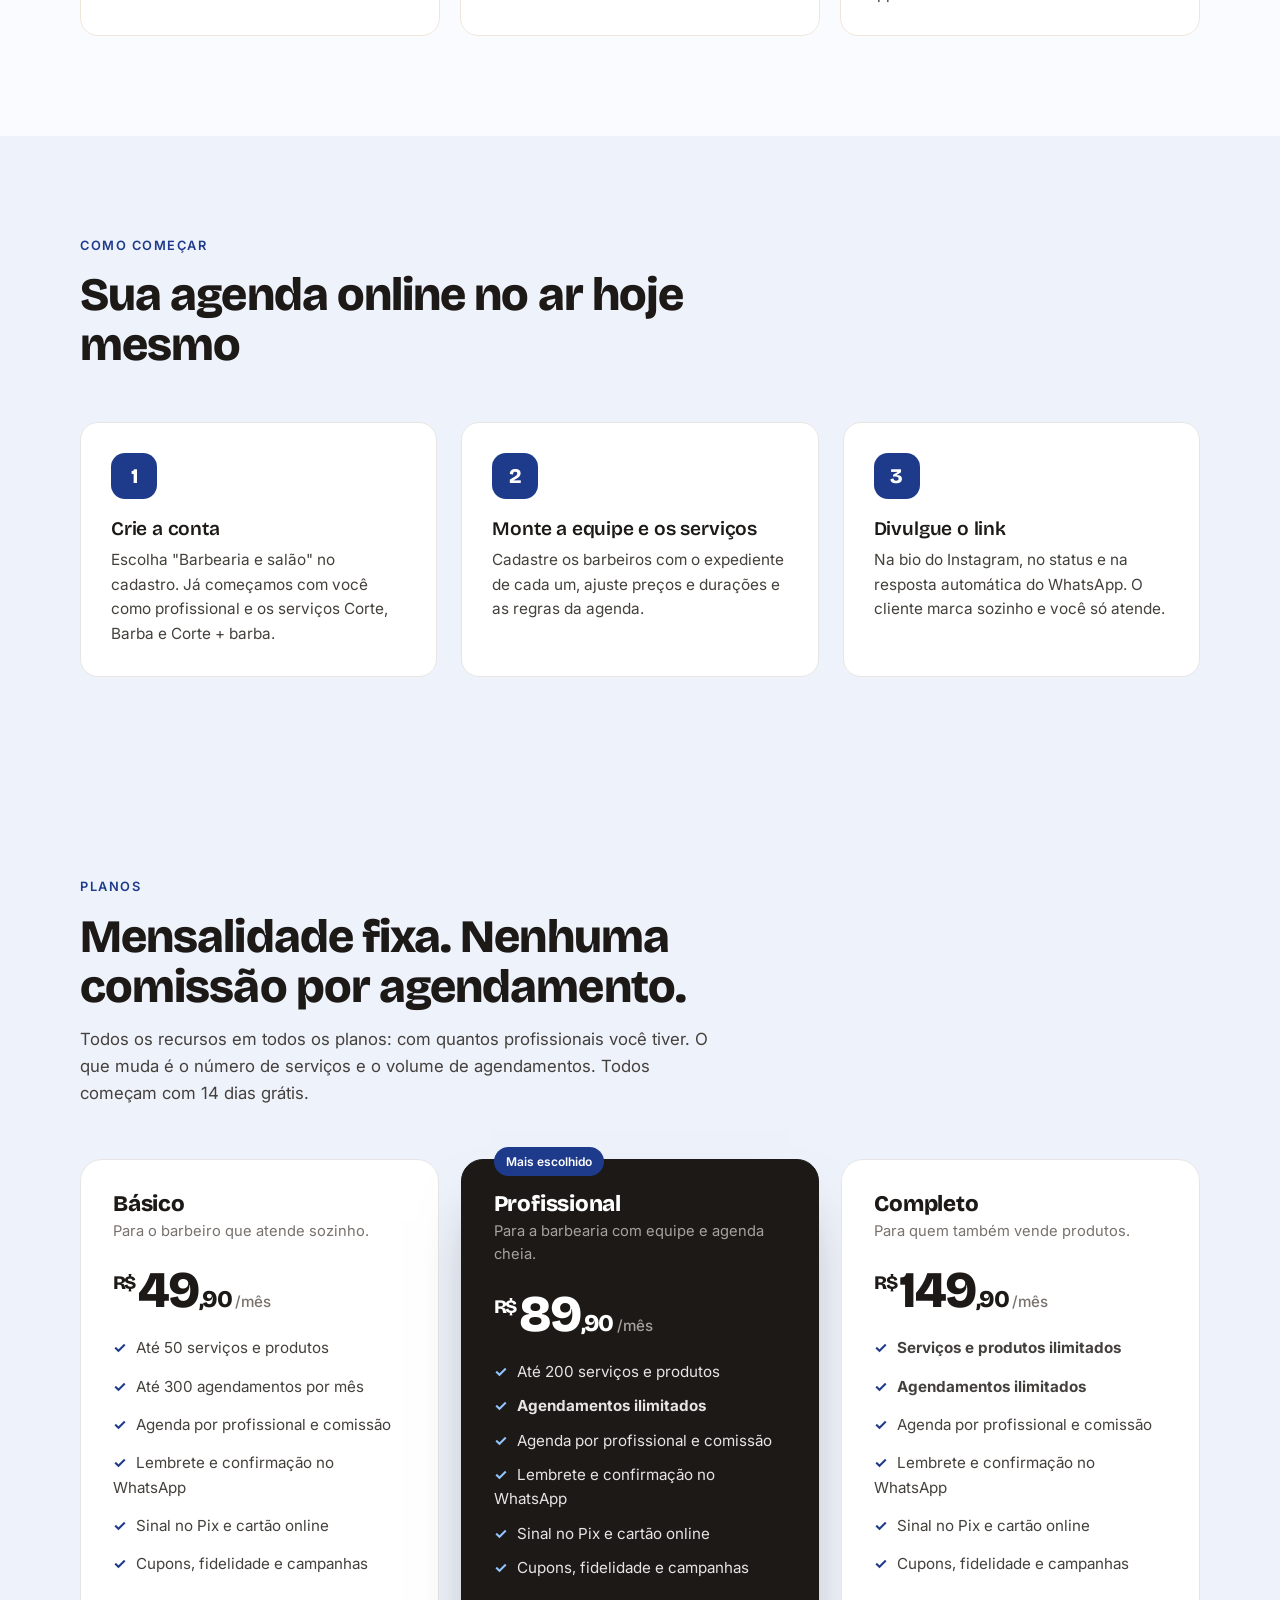
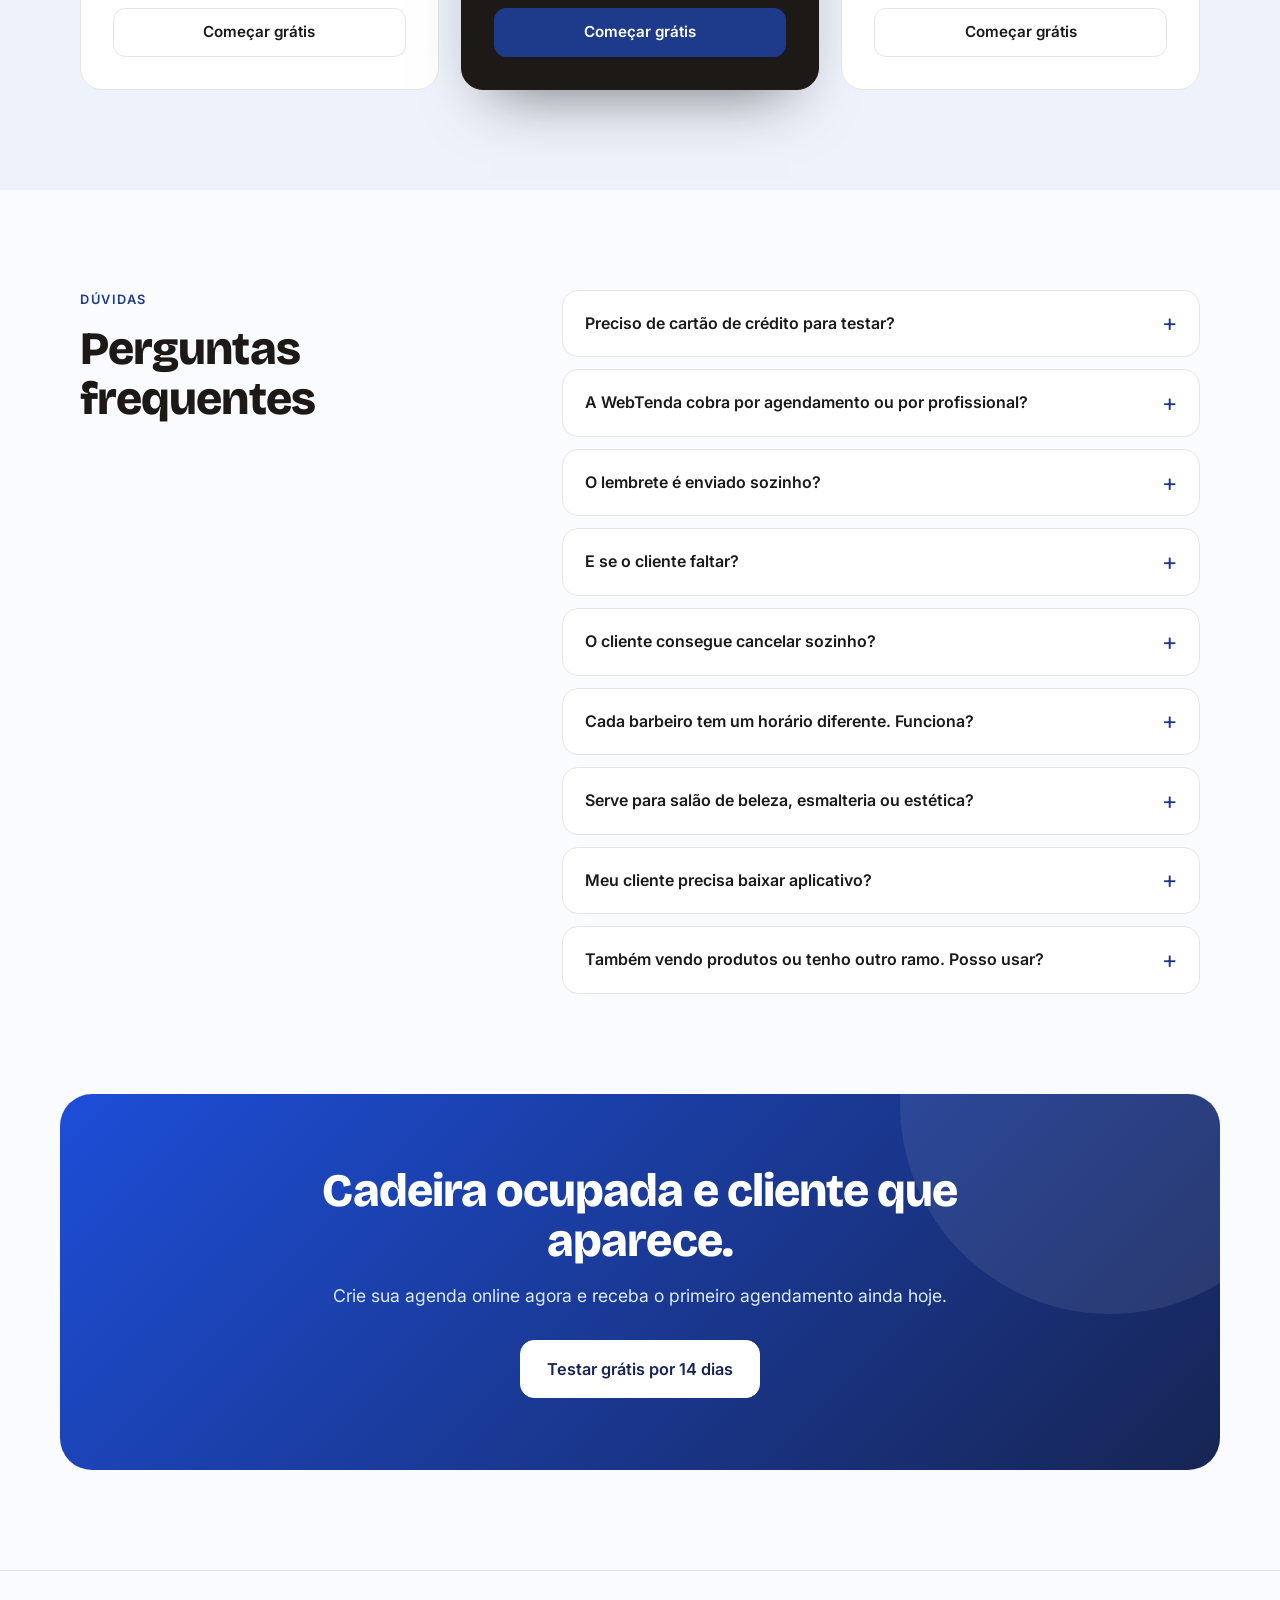
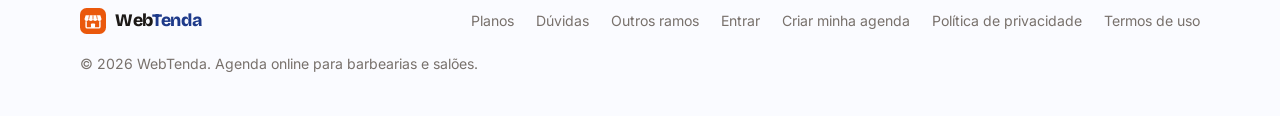
==== commit 456e1565: "Menu do topo mais simples: Soluções, Ver demo, Planos e Dúvidas O menu tinha até 8 links e quebrava " ====
--- a/barbearia/index.html
+++ b/barbearia/index.html
@@ -103,20 +103,31 @@
 <body>
 <header class="nav" id="topo">
   <div class="wrap nav-in">
-    <a href="#topo" class="logo" aria-label="WebTenda, início">
+    <a href="../" class="logo" aria-label="WebTenda, início">
       <svg viewBox="0 0 64 64" aria-hidden="true"><rect width="64" height="64" rx="16" fill="#ea580c"/><path d="M14 18h36l3 9H11z" fill="#fff"/><path d="M11 27a5.25 5.25 0 0 0 10.5 0a5.25 5.25 0 0 0 10.5 0a5.25 5.25 0 0 0 10.5 0a5.25 5.25 0 0 0 10.5 0z" fill="#fff"/><path d="M23.25 18 21.5 27M40.75 18l1.75 9M32 18v9" stroke="#ea580c" stroke-width="2"/><path d="M15 34v12a3 3 0 0 0 3 3h28a3 3 0 0 0 3-3V34" stroke="#fff" stroke-width="3.5" fill="none" stroke-linecap="round"/><rect x="27" y="38" width="10" height="11" rx="2" fill="#fff"/></svg>
       <span>Web<b>Tenda</b></span>
     </a>
-    <nav class="nav-links" aria-label="Seções">
-      <a href="#lembrete">Como funciona</a>
-      <a href="#demo">Ver demo</a>
-      <a href="#planos">Planos</a>
-      <a href="#duvidas">Dúvidas</a>
-      <a href="../">Outros ramos</a>
-    </nav>
-    <div class="nav-cta">
-      <a href="https://app.webtenda.com.br/entrar" class="btn btn-ghost">Entrar</a>
-      <a href="https://app.webtenda.com.br/cadastro?tipo=barbearia" class="btn">Criar minha agenda</a>
+    <button class="nav-burger" type="button" aria-label="Abrir menu" aria-expanded="false" aria-controls="menu"><span></span><span></span><span></span></button>
+    <div class="nav-menu" id="menu">
+      <nav class="nav-links" aria-label="Menu principal">
+        <div class="nav-drop">
+          <button type="button" class="nav-drop-btn" aria-expanded="false" aria-controls="solucoes">Soluções <svg viewBox="0 0 12 12" aria-hidden="true"><path d="m3 4.5 3 3 3-3"/></svg></button>
+          <div class="nav-panel" id="solucoes">
+          <a href="../delivery/" class="sol sol-delivery"><span class="sol-ico"><svg viewBox="0 0 24 24" aria-hidden="true"><path d="M5 17a2 2 0 1 0 4 0a2 2 0 1 0-4 0M15 17a2 2 0 1 0 4 0a2 2 0 1 0-4 0"/><path d="M9 17h6M17 15V9h-3M3 13V7h8v6M14 9l3 6M3 13h8"/></svg></span><span><strong>Delivery</strong><small>Cardápio no seu link, sem comissão por pedido</small></span></a>
+          <a href="../mesa/" class="sol sol-mesa"><span class="sol-ico"><svg viewBox="0 0 24 24" aria-hidden="true"><rect x="4" y="4" width="6" height="6" rx="1"/><rect x="14" y="4" width="6" height="6" rx="1"/><rect x="4" y="14" width="6" height="6" rx="1"/><path d="M14 14h2v2h-2zM18 18h2v2h-2zM14 18h2M18 14h2"/></svg></span><span><strong>Pedido na mesa</strong><small>O cliente pede pelo QR code, sem esperar o garçom</small></span></a>
+          <a href="../encomendas/" class="sol sol-encomendas"><span class="sol-ico"><svg viewBox="0 0 24 24" aria-hidden="true"><path d="M4 20h16M5 20v-7h14v7M5 16c2 1 3-1 4.7 0s3 1 4.6 0s3-1 4.7 0M12 13V9M12 6.5c-.8-1 0-2.5 0-2.5s.8 1.5 0 2.5z"/></svg></span><span><strong>Encomendas</strong><small>Bolos, doces e marmitas com dia marcado e sinal</small></span></a>
+          <a href="../barbearia/" class="sol sol-barbearia" aria-current="page"><span class="sol-ico"><svg viewBox="0 0 24 24" aria-hidden="true"><circle cx="6" cy="6" r="2.5"/><circle cx="6" cy="18" r="2.5"/><path d="M8 7.5 20 17M8 16.5 20 7"/></svg></span><span><strong>Barbearias e salões</strong><small>Agenda online com lembrete e menos furos</small></span></a>
+          <a href="../loja/" class="sol sol-loja"><span class="sol-ico"><svg viewBox="0 0 24 24" aria-hidden="true"><path d="M8 4 4 6.5 5.5 10 7 9.3V20h10V9.3l1.5.7L20 6.5 16 4c-.5 1.5-2 2.5-4 2.5S8.5 5.5 8 4z"/></svg></span><span><strong>Lojas de roupa</strong><small>Catálogo com o pedido chegando no WhatsApp</small></span></a>
+          </div>
+        </div>
+        <a href="#demo">Ver demo</a>
+        <a href="#planos">Planos</a>
+        <a href="#duvidas">Dúvidas</a>
+      </nav>
+      <div class="nav-cta">
+        <a href="https://app.webtenda.com.br/entrar" class="nav-login">Entrar</a>
+        <a href="https://app.webtenda.com.br/cadastro?tipo=barbearia" class="btn">Criar minha agenda</a>
+      </div>
     </div>
   </div>
 </header>
--- a/style.css
+++ b/style.css
@@ -35,9 +35,33 @@
 .logo{display:flex;align-items:center;gap:9px;font-family:var(--display);font-weight:800;font-size:1.3rem;letter-spacing:-.02em;color:var(--ink)}
 .logo svg{width:32px;height:32px;flex:none}
 .logo b{color:var(--brand);font-weight:800}
-.nav-links{display:flex;gap:28px;font-size:.93rem;color:var(--ink-2)}
-.nav-links a:hover{color:var(--brand)}
-.nav-cta{display:flex;gap:8px}
+.nav-menu{display:flex;align-items:center;justify-content:space-between;flex:1;gap:20px;margin-left:24px}
+.nav-links{display:flex;align-items:center;gap:30px;font-size:.95rem;color:var(--ink-2);margin:0 auto}
+.nav-links>a,.nav-drop-btn{white-space:nowrap}
+.nav-links>a:hover,.nav-drop-btn:hover,.nav-login:hover{color:var(--brand)}
+.nav-cta{display:flex;align-items:center;gap:20px}
+.nav-login{font-weight:500;font-size:.95rem;color:var(--ink-2)}
+.nav-drop{position:relative}
+.nav-drop-btn{display:inline-flex;align-items:center;gap:5px;font:inherit;color:inherit;background:none;border:0;padding:6px 0;cursor:pointer}
+.nav-drop-btn svg{width:12px;height:12px;fill:none;stroke:currentColor;stroke-width:1.8;stroke-linecap:round;stroke-linejoin:round;transition:transform .2s}
+.nav-drop-btn:focus-visible,.nav-burger:focus-visible{outline:3px solid #fdba74;outline-offset:2px;border-radius:6px}
+.nav-panel{position:absolute;top:calc(100% + 14px);left:50%;width:430px;padding:8px;background:#fff;border:1px solid var(--line);border-radius:18px;box-shadow:0 2px 4px rgba(28,25,23,.05),0 28px 60px -20px rgba(28,25,23,.3);display:grid;gap:2px;opacity:0;visibility:hidden;transform:translate(-50%,6px);transition:opacity .16s,transform .16s,visibility .16s}
+.nav-panel::before{content:"";position:absolute;left:0;right:0;top:-16px;height:16px}
+.nav-drop.open .nav-panel{opacity:1;visibility:visible;transform:translate(-50%,0)}
+.nav-drop.open .nav-drop-btn svg{transform:rotate(180deg)}
+@media (hover:hover) and (min-width:961px){.nav-drop:hover .nav-panel{opacity:1;visibility:visible;transform:translate(-50%,0)}.nav-drop:hover .nav-drop-btn svg{transform:rotate(180deg)}}
+.sol{--c:#ea580c;--cl:#fff1e6;display:flex;align-items:center;gap:13px;padding:10px 12px;border-radius:12px;color:var(--ink);transition:background .15s}
+.sol:hover,.sol[aria-current]{background:var(--alt)}
+.sol-mesa{--c:#047857;--cl:#d1fae5}.sol-encomendas{--c:#92400e;--cl:#fef3c7}.sol-barbearia{--c:#1e3a8a;--cl:#dbeafe}.sol-loja{--c:#9d174d;--cl:#fce7f3}
+.sol-ico{flex:none;width:40px;height:40px;border-radius:11px;background:var(--cl);color:var(--c);display:grid;place-items:center}
+.sol-ico svg{width:22px;height:22px;fill:none;stroke:currentColor;stroke-width:1.7;stroke-linecap:round;stroke-linejoin:round}
+.sol strong{display:block;font-weight:600;font-size:.95rem;line-height:1.3}
+.sol small{display:block;color:var(--mute);font-size:.83rem;line-height:1.35}
+.nav-burger{display:none;width:42px;height:42px;border:1px solid var(--line);border-radius:12px;background:#fff;cursor:pointer;flex-direction:column;align-items:center;justify-content:center;gap:4px}
+.nav-burger span{display:block;width:18px;height:2px;border-radius:2px;background:var(--ink);transition:transform .2s,opacity .2s}
+.nav.menu-open .nav-burger span:nth-child(1){transform:translateY(6px) rotate(45deg)}
+.nav.menu-open .nav-burger span:nth-child(2){opacity:0}
+.nav.menu-open .nav-burger span:nth-child(3){transform:translateY(-6px) rotate(-45deg)}
 
 /* hero */
 .hero{position:relative;padding:56px 0 0;overflow:hidden}
@@ -172,7 +196,20 @@
 .js .reveal.in{opacity:1;transform:none}
 
 @media (max-width:960px){
-  .nav-links{display:none}
+  .nav-burger{display:flex}
+  .nav-menu{display:none;position:absolute;top:100%;left:0;right:0;margin:0;flex-direction:column;align-items:stretch;gap:0;padding:8px 16px 20px;background:var(--bg);border-bottom:1px solid var(--line);box-shadow:0 24px 40px -24px rgba(28,25,23,.35);max-height:calc(100vh - 68px);max-height:calc(100dvh - 68px);overflow-y:auto}
+  .nav.menu-open{border-bottom-color:var(--line)}
+  .nav.menu-open .nav-menu{display:flex}
+  .nav-links{flex-direction:column;align-items:stretch;gap:0;margin:0;font-size:1rem}
+  .nav-links>a{padding:14px 4px;border-top:1px solid var(--line);font-weight:500;color:var(--ink)}
+  .nav-drop-btn{display:none}
+  .nav-drop::before{content:"Soluções";display:block;font-size:.75rem;font-weight:600;letter-spacing:.1em;text-transform:uppercase;color:var(--mute);padding:6px 4px 4px}
+  .nav-panel{position:static;width:auto;opacity:1;visibility:visible;transform:none;border:0;box-shadow:none;background:none;padding:0 0 8px}
+  .nav-panel::before{display:none}
+  .sol{padding:9px 4px}
+  .nav-cta{flex-direction:column-reverse;align-items:stretch;gap:12px;padding-top:16px;border-top:1px solid var(--line)}
+  .nav-cta .btn{padding:14px 20px;font-size:1rem}
+  .nav-login{text-align:center;padding:4px}
   .hero-in,.calc,.show-in,.faq-in{grid-template-columns:1fr}
   .hero-visual{height:540px}
   .t1{left:0}.t2{right:0}
@@ -183,8 +220,6 @@
 }
 @media (max-width:640px){
   .wrap{padding:0 16px}
-  .nav-cta .btn-ghost{display:none}
-  .nav-cta .btn{padding:9px 14px;font-size:.88rem}
   .hero{padding-top:32px}
   .hero-actions .btn{width:100%}
   .hero-visual{height:500px}
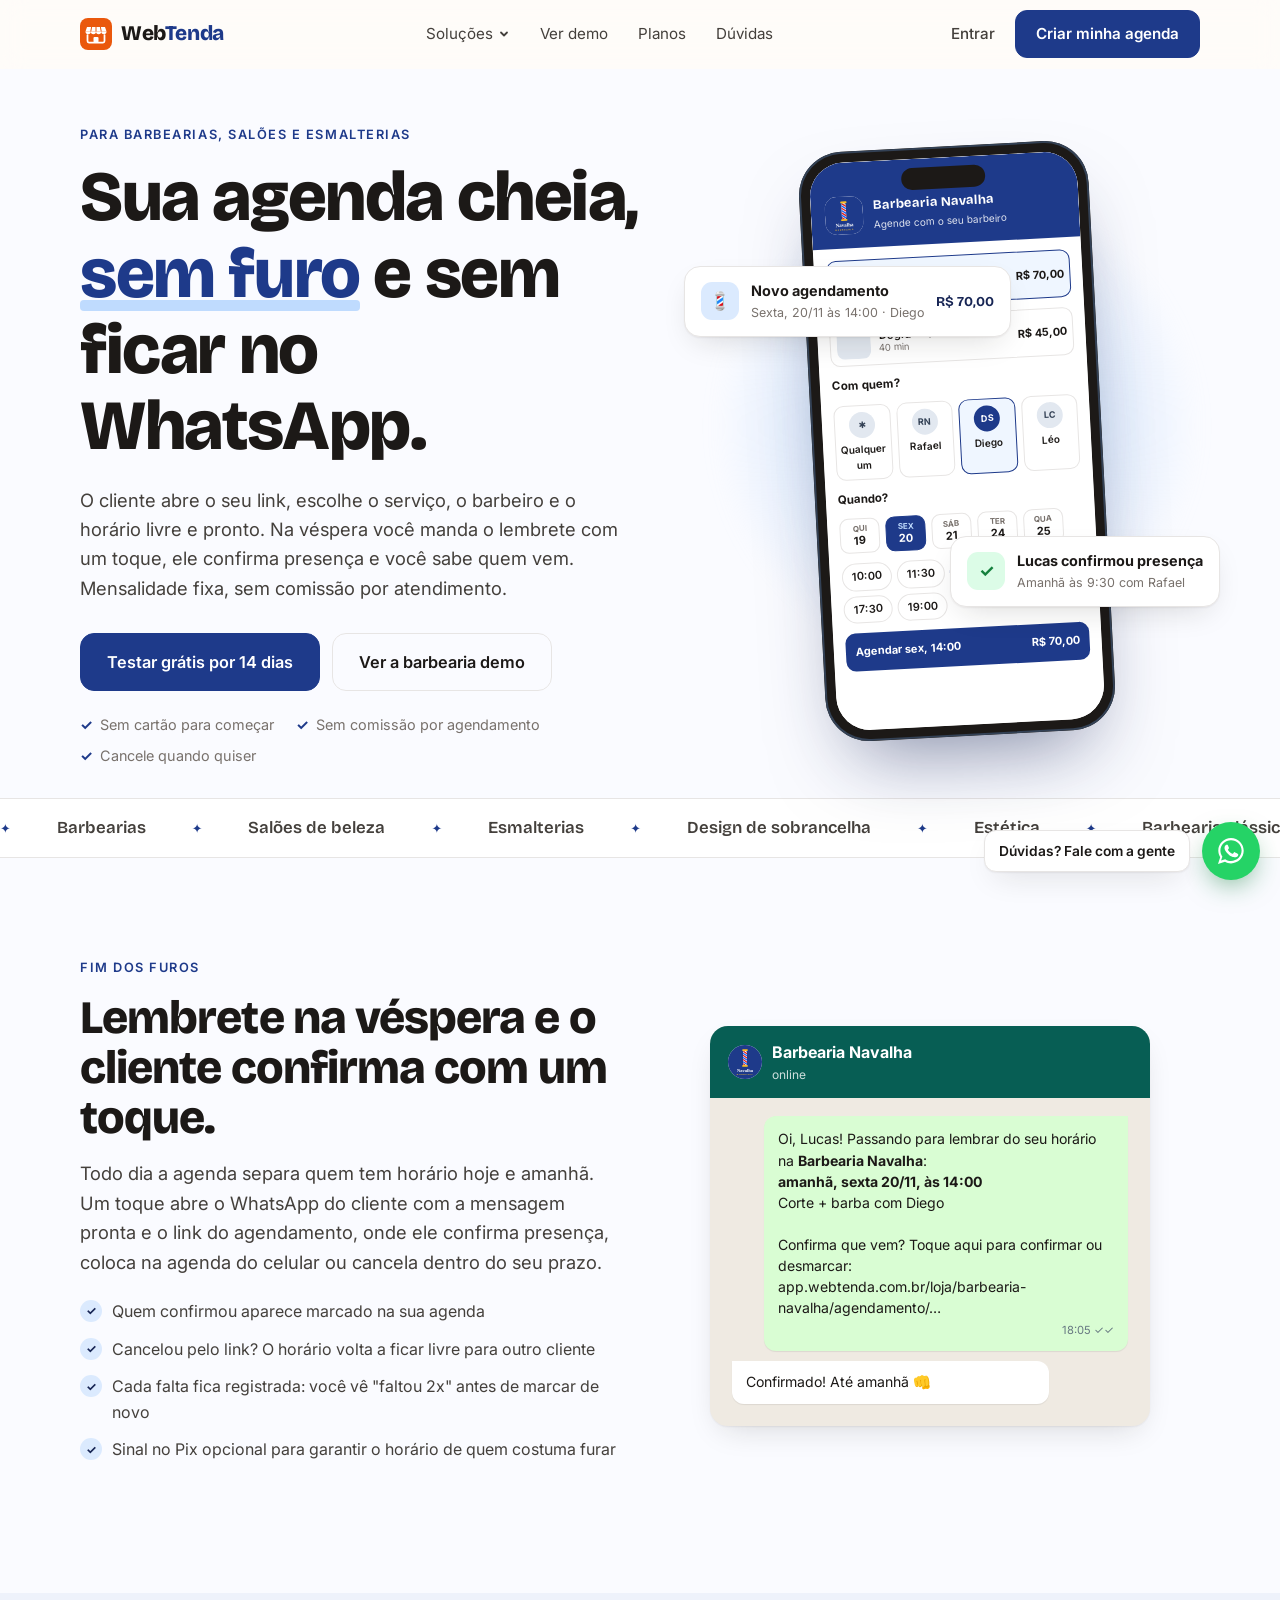
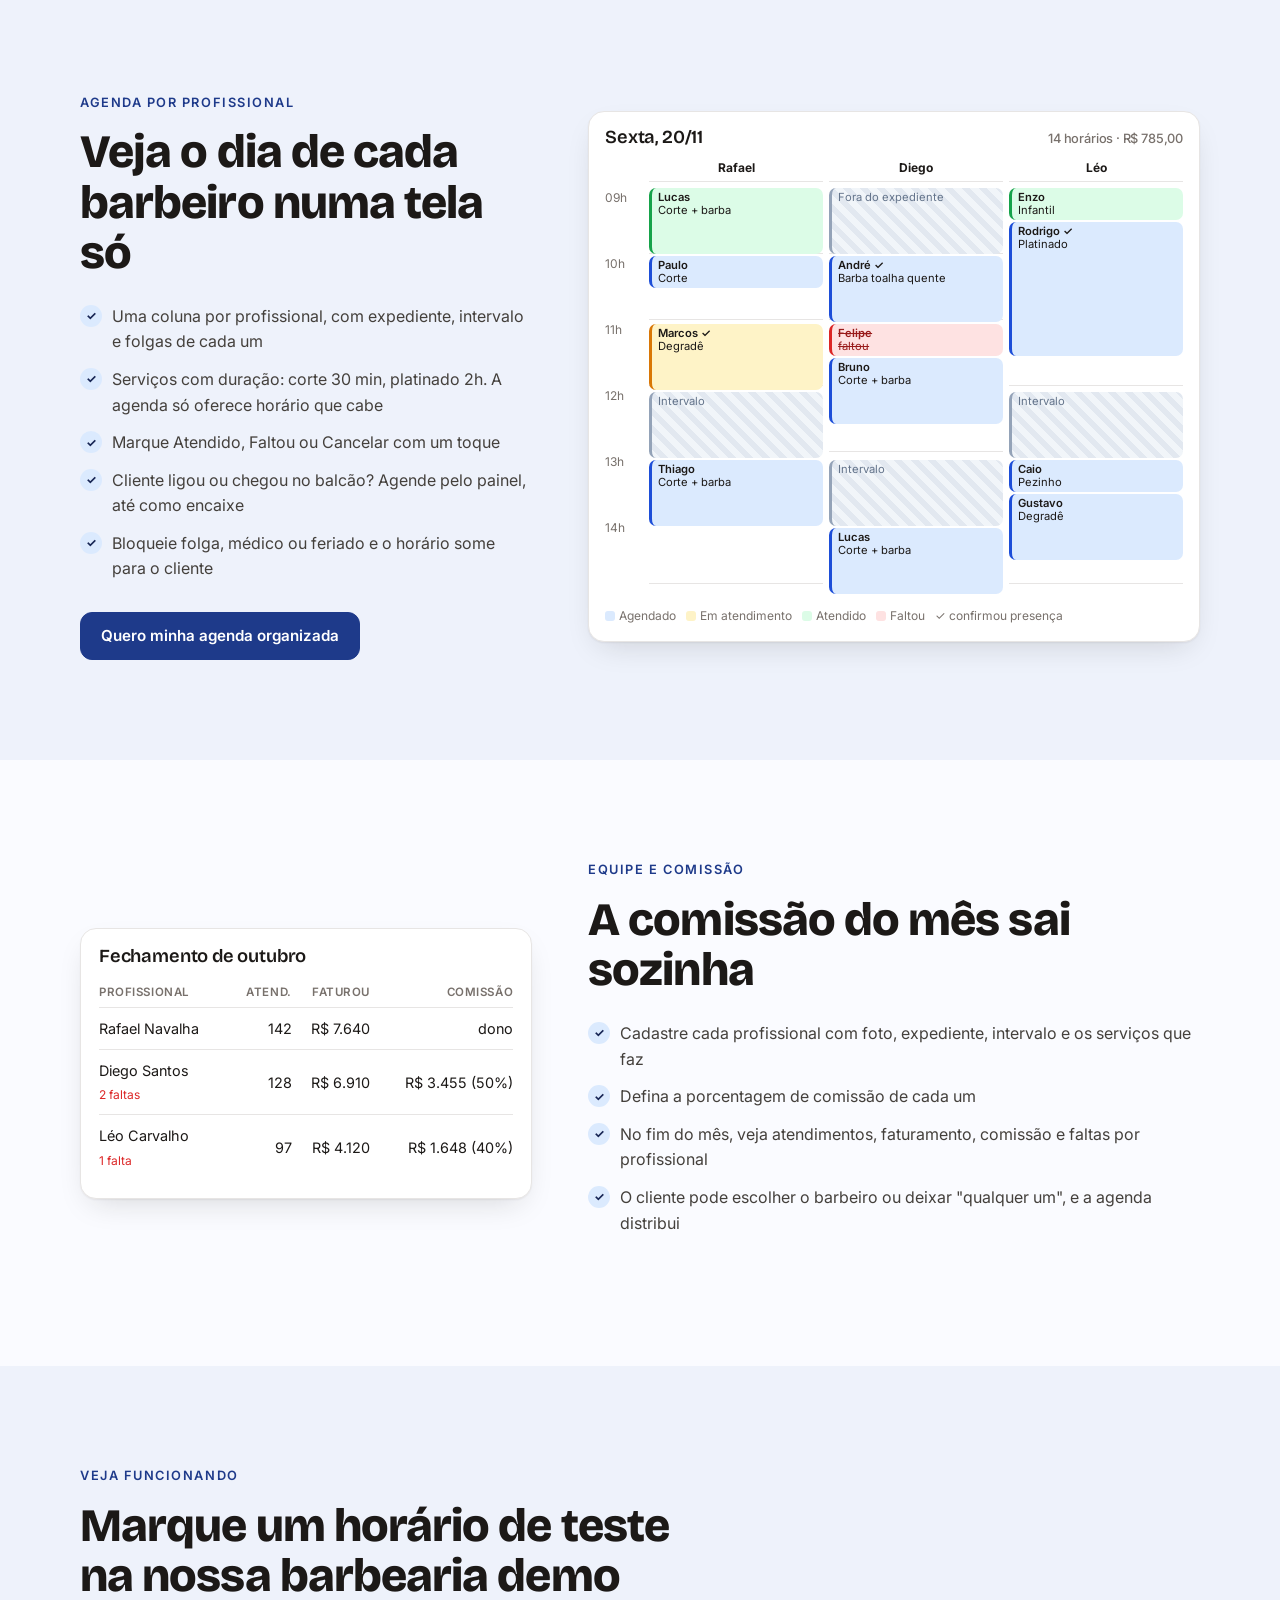
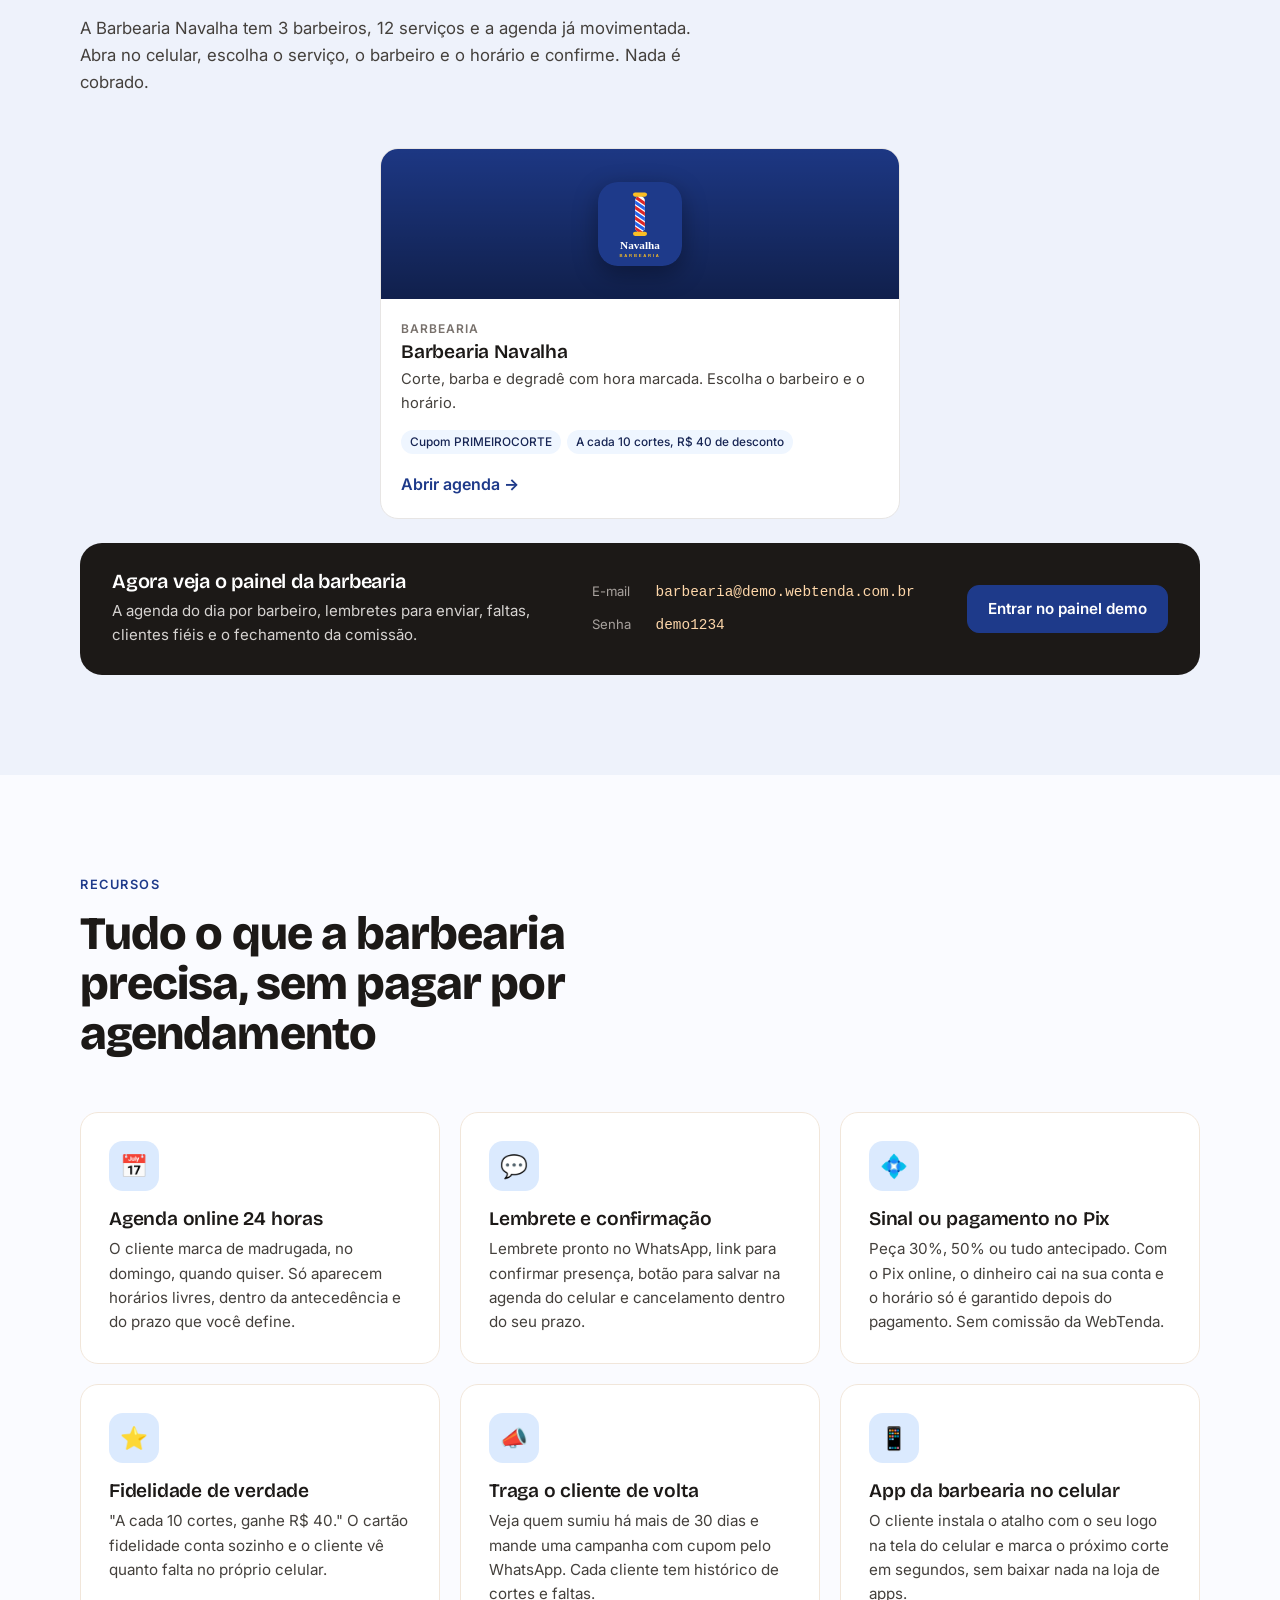
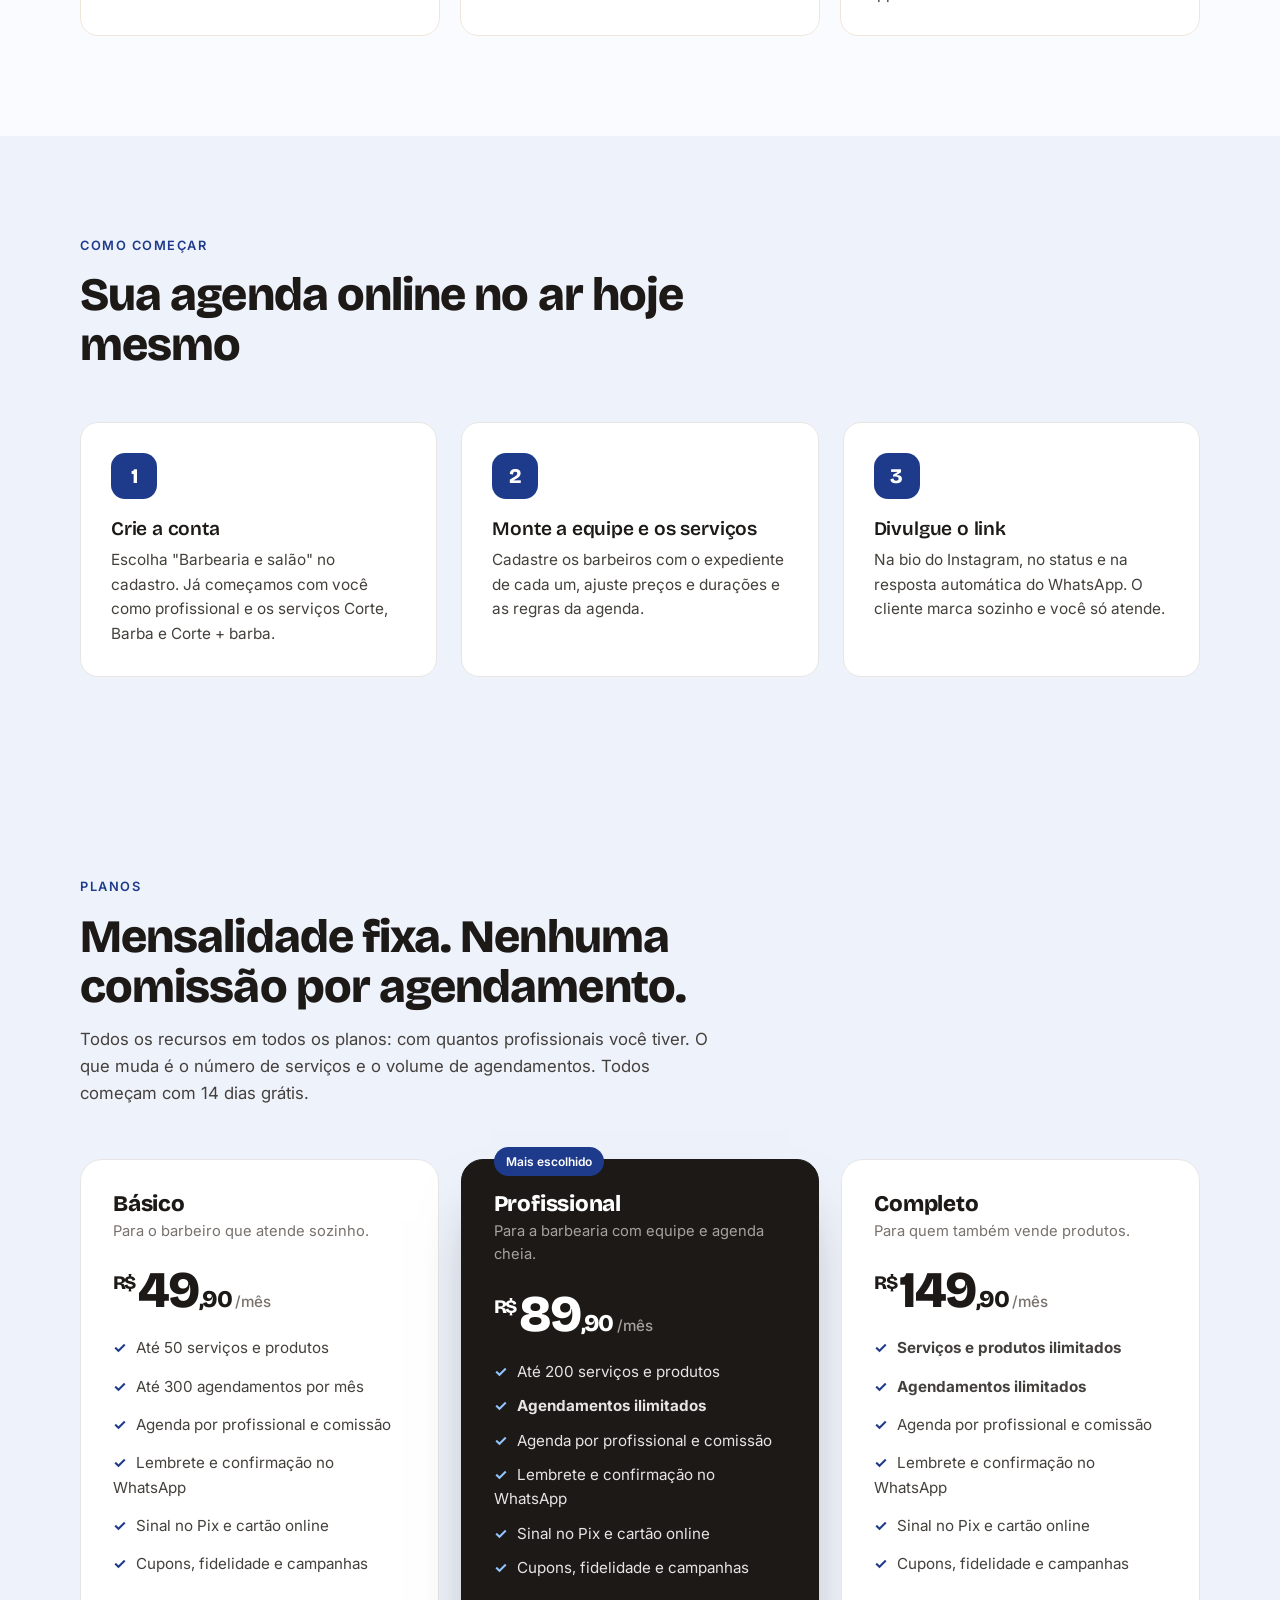
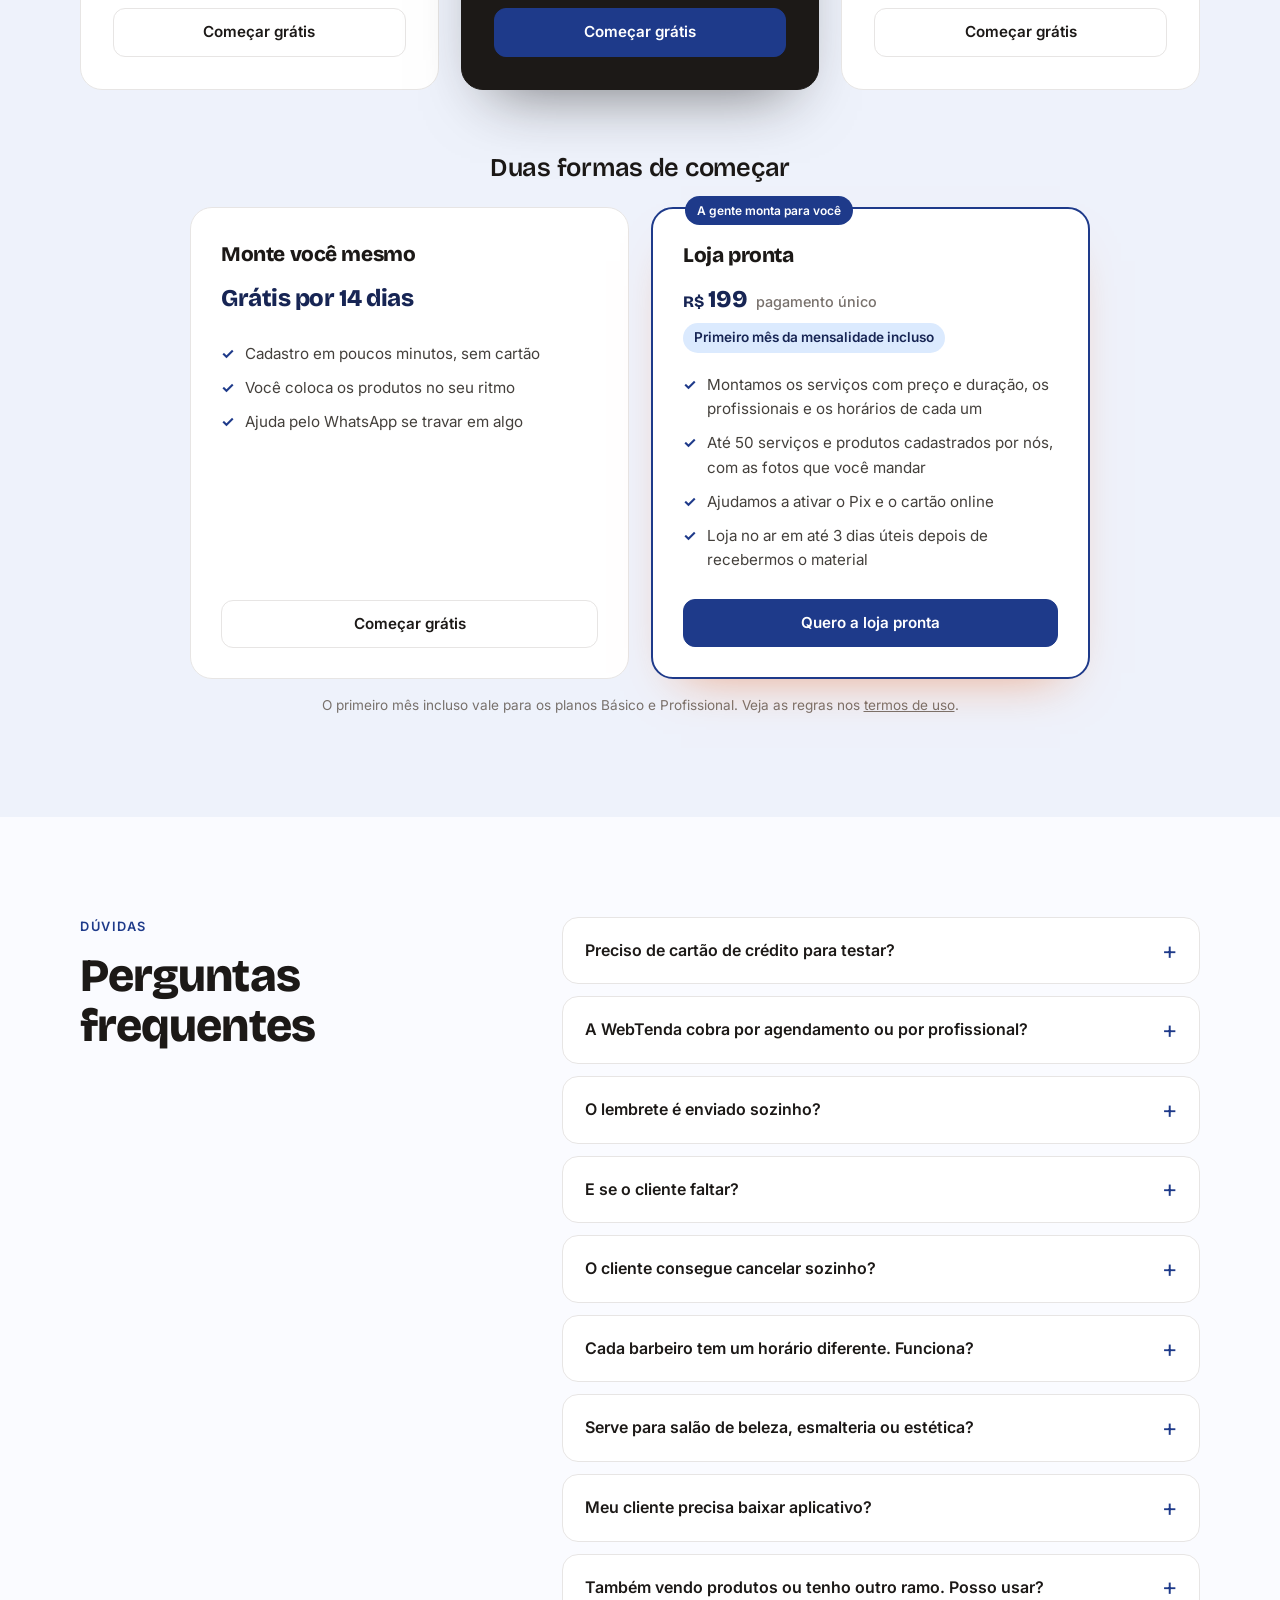
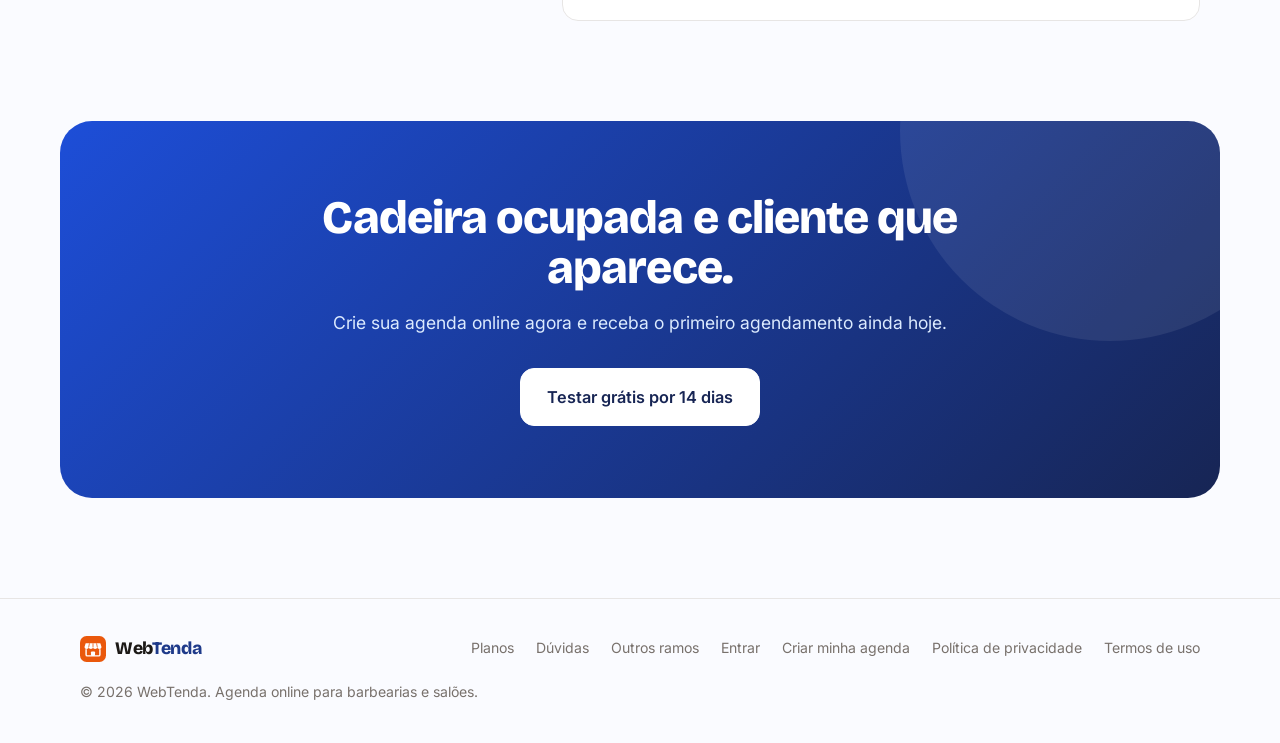
==== commit 322adc02: "Loja pronta: segunda forma de começar, R$ 199 com o primeiro mês incluso Bloco "Duas formas de começ" ====
--- a/barbearia/index.html
+++ b/barbearia/index.html
@@ -447,6 +447,35 @@
       </article>
     </div>
     
+    <div class="start reveal" id="loja-pronta">
+      <h3 class="start-title">Duas formas de começar</h3>
+      <div class="start-grid">
+        <div class="start-card">
+          <h4>Monte você mesmo</h4>
+          <p class="start-price">Grátis por 14 dias</p>
+          <ul>
+            <li>Cadastro em poucos minutos, sem cartão</li>
+            <li>Você coloca os produtos no seu ritmo</li>
+            <li>Ajuda pelo WhatsApp se travar em algo</li>
+          </ul>
+          <a href="https://app.webtenda.com.br/cadastro?tipo=barbearia" class="btn btn-ghost btn-block">Começar grátis</a>
+        </div>
+        <div class="start-card start-pro">
+          <span class="badge">A gente monta para você</span>
+          <h4>Loja pronta</h4>
+          <p class="start-price"><span>R$</span> 199 <em>pagamento único</em></p>
+          <p class="start-inc">Primeiro mês da mensalidade incluso</p>
+          <ul>
+            <li>Montamos os serviços com preço e duração, os profissionais e os horários de cada um</li>
+            <li>Até 50 serviços e produtos cadastrados por nós, com as fotos que você mandar</li>
+            <li>Ajudamos a ativar o Pix e o cartão online</li>
+            <li>Loja no ar em até 3 dias úteis depois de recebermos o material</li>
+          </ul>
+          <a href="mailto:contato@webmedula.com.br?subject=Loja%20pronta" class="btn btn-block" data-wa="Olá! Vim pelo site e quero a Loja pronta da WebTenda para a minha barbearia ou salão. Meu negócio se chama: " target="_blank" rel="noopener">Quero a loja pronta</a>
+        </div>
+      </div>
+      <p class="start-note">O primeiro mês incluso vale para os planos Básico e Profissional. Veja as regras nos <a href="../termos/">termos de uso</a>.</p>
+    </div>
   </div>
 </section>
 
--- a/style.css
+++ b/style.css
@@ -304,3 +304,21 @@
   .wa-tip{display:none}
   body.sticky-on .wa-float{bottom:84px}
 }
+
+/* Duas formas de começar: Monte você mesmo / Loja pronta */
+.start{margin-top:64px}
+.start-title{text-align:center;font-size:1.6rem;margin-bottom:26px}
+.start-grid{display:grid;grid-template-columns:1fr 1fr;gap:22px;max-width:900px;margin:0 auto}
+.start-card{position:relative;display:flex;flex-direction:column;background:var(--card);border:1px solid var(--line);border-radius:22px;padding:30px}
+.start-card h4{font-family:var(--display);font-size:1.3rem;font-weight:800;letter-spacing:-.02em}
+.start-price{font-family:var(--display);font-weight:800;font-size:1.5rem;color:var(--brand-d);margin:8px 0 4px;letter-spacing:-.02em}
+.start-price span{font-size:1rem}
+.start-price em{font-style:normal;font-family:var(--sans);font-weight:500;font-size:.9rem;color:var(--mute);letter-spacing:0;margin-left:4px}
+.start-inc{display:inline-block;align-self:flex-start;background:var(--brand-l);color:var(--brand-d);font-weight:600;font-size:.85rem;padding:4px 11px;border-radius:999px}
+.start-card ul{list-style:none;display:grid;align-content:start;gap:10px;margin:20px 0 26px;flex:1;font-size:.95rem;color:var(--ink-2)}
+.start-card li{padding-left:24px;position:relative}
+.start-card li::before{content:"✓";position:absolute;left:0;color:var(--brand);font-weight:700}
+.start-pro{border:2px solid var(--brand);box-shadow:0 24px 50px -30px rgba(234,88,12,.55)}
+.start-note{text-align:center;font-size:.85rem;color:var(--mute);margin-top:16px}
+.start-note a{text-decoration:underline}
+@media (max-width:760px){.start{margin-top:48px}.start-grid{grid-template-columns:1fr;max-width:460px}.start-card{padding:26px}}
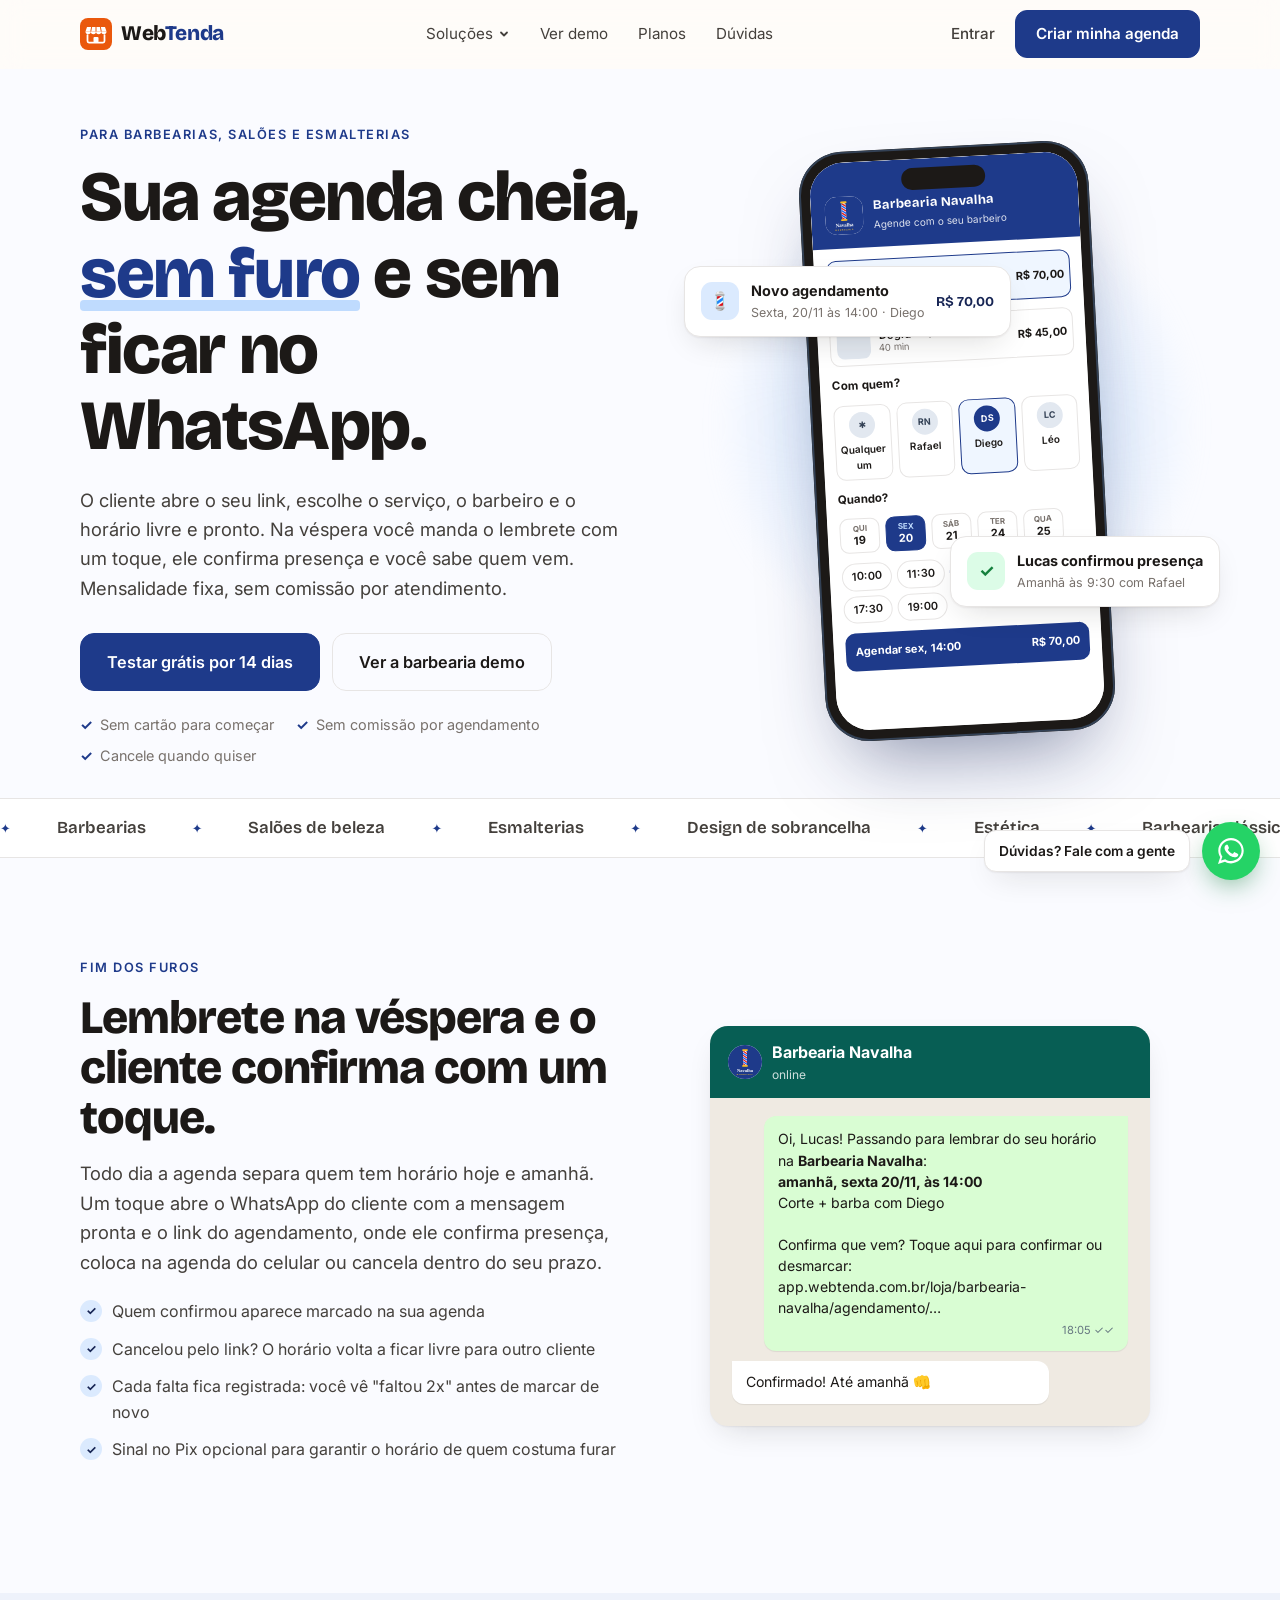
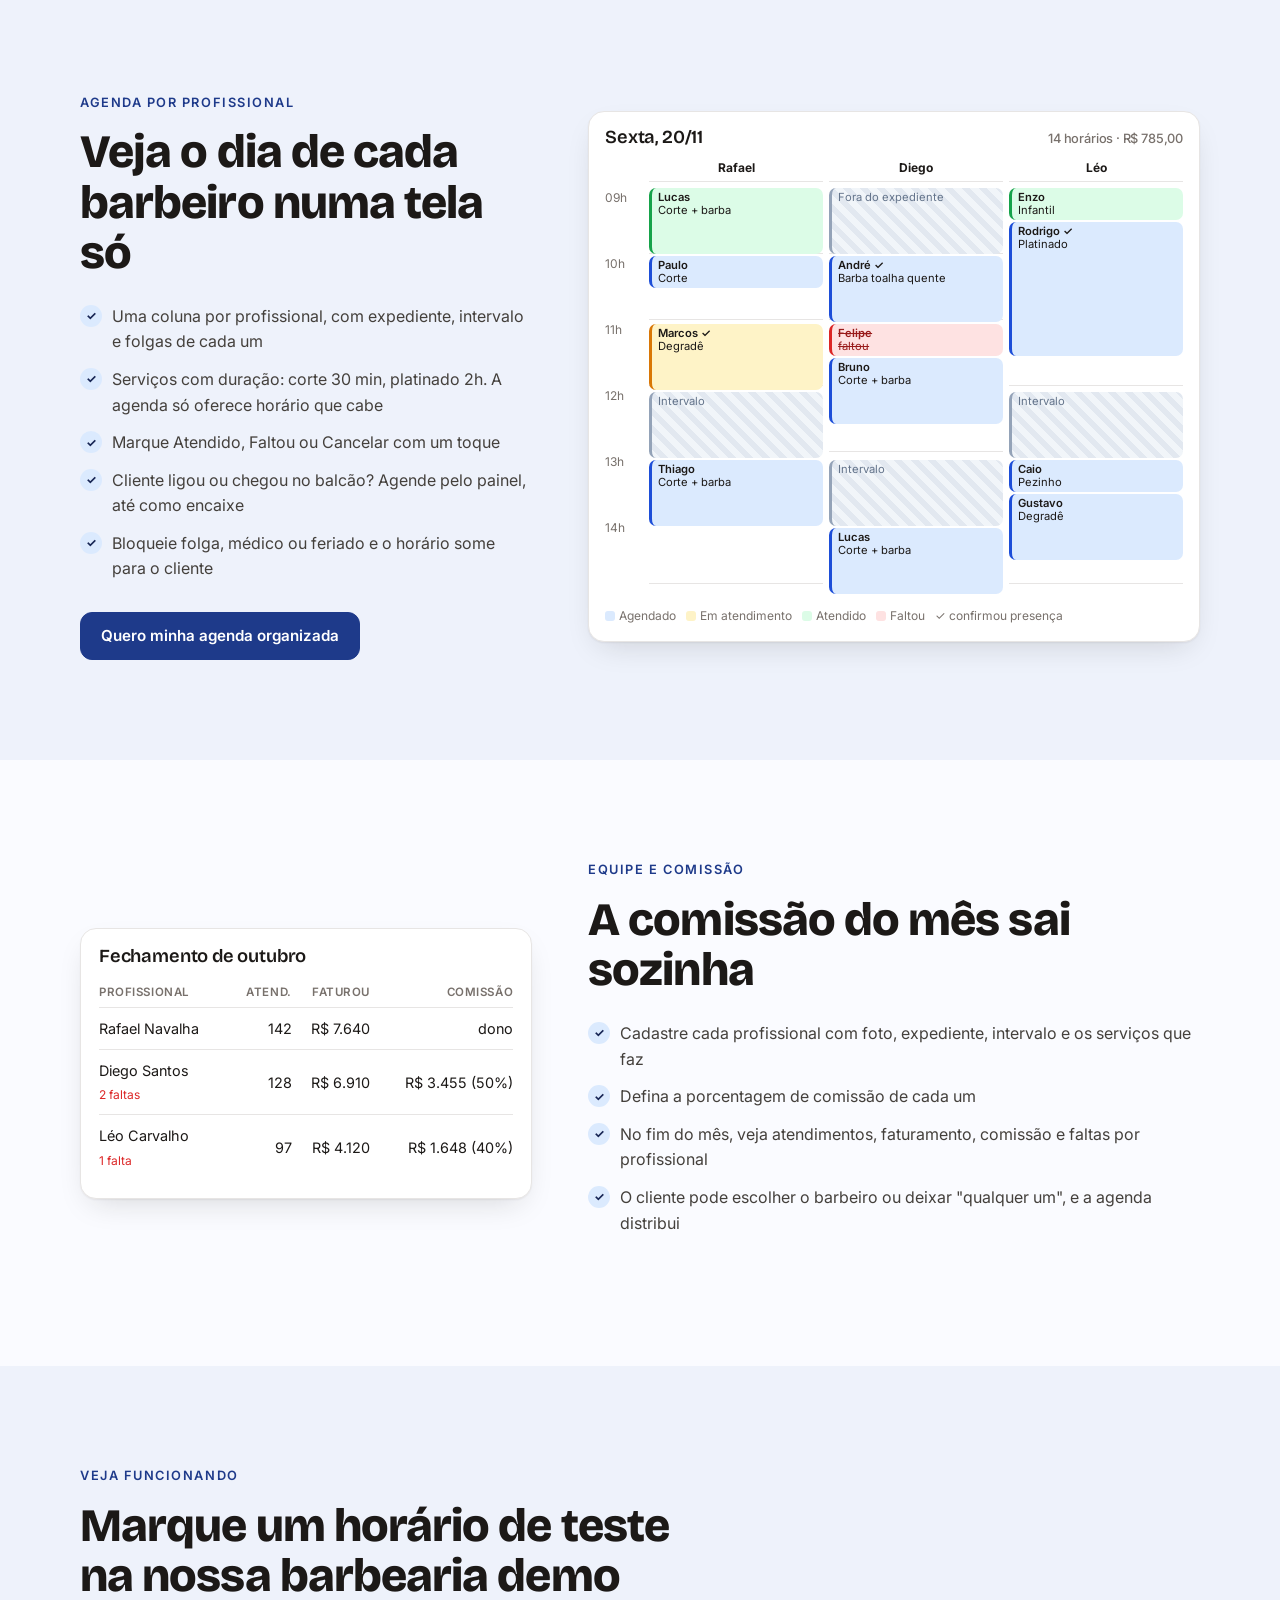
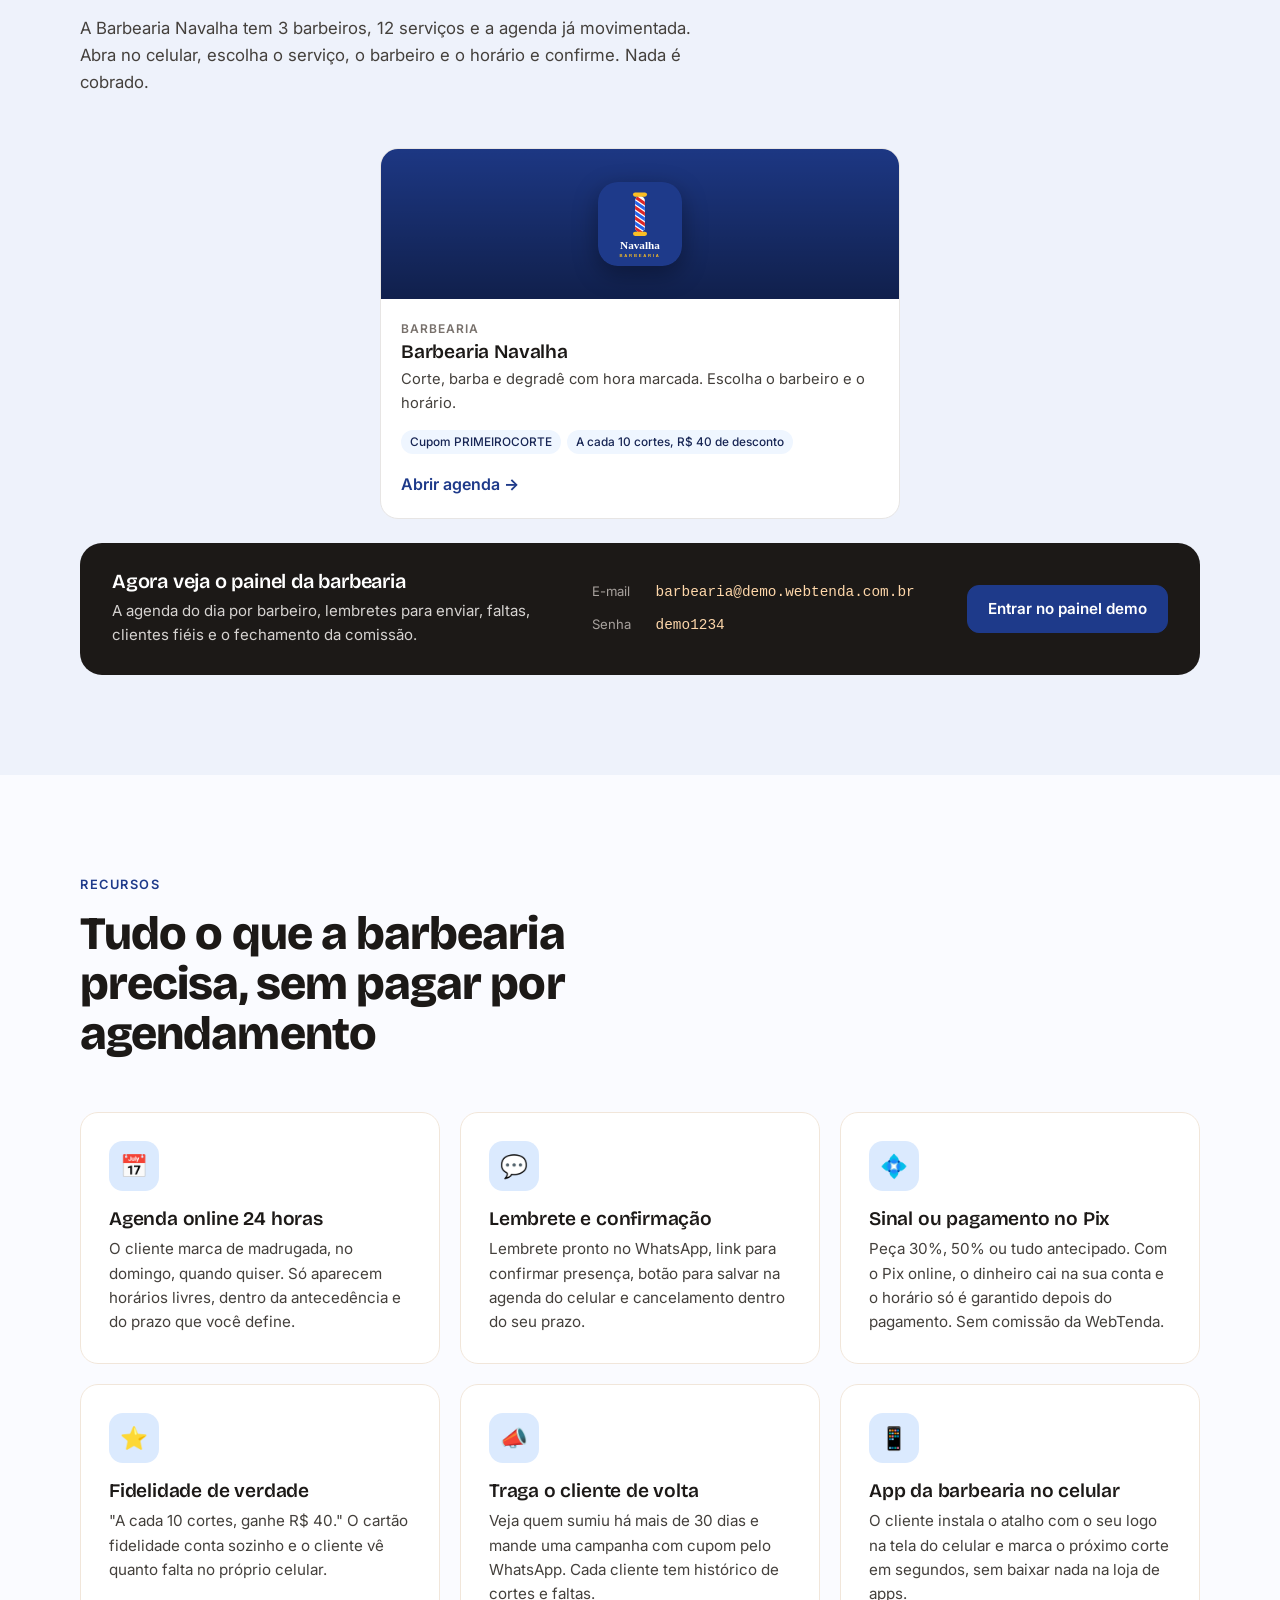
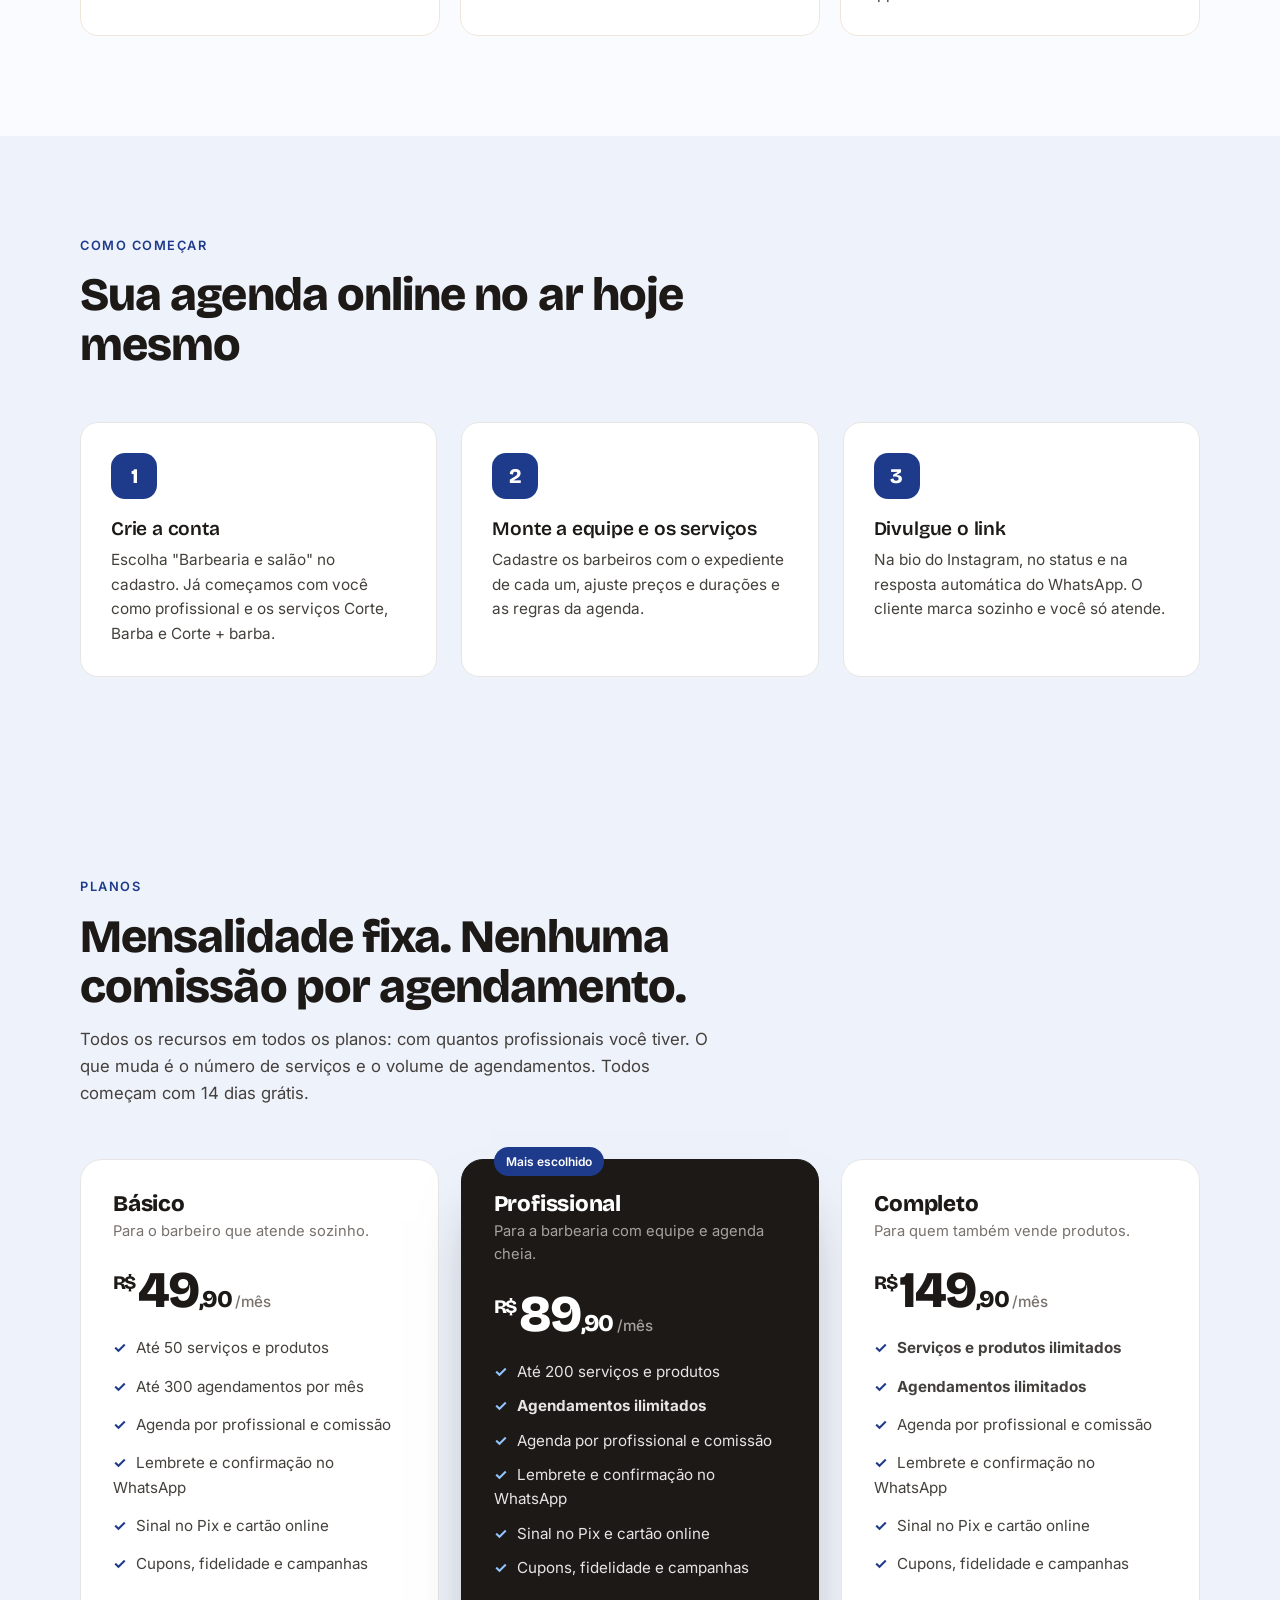
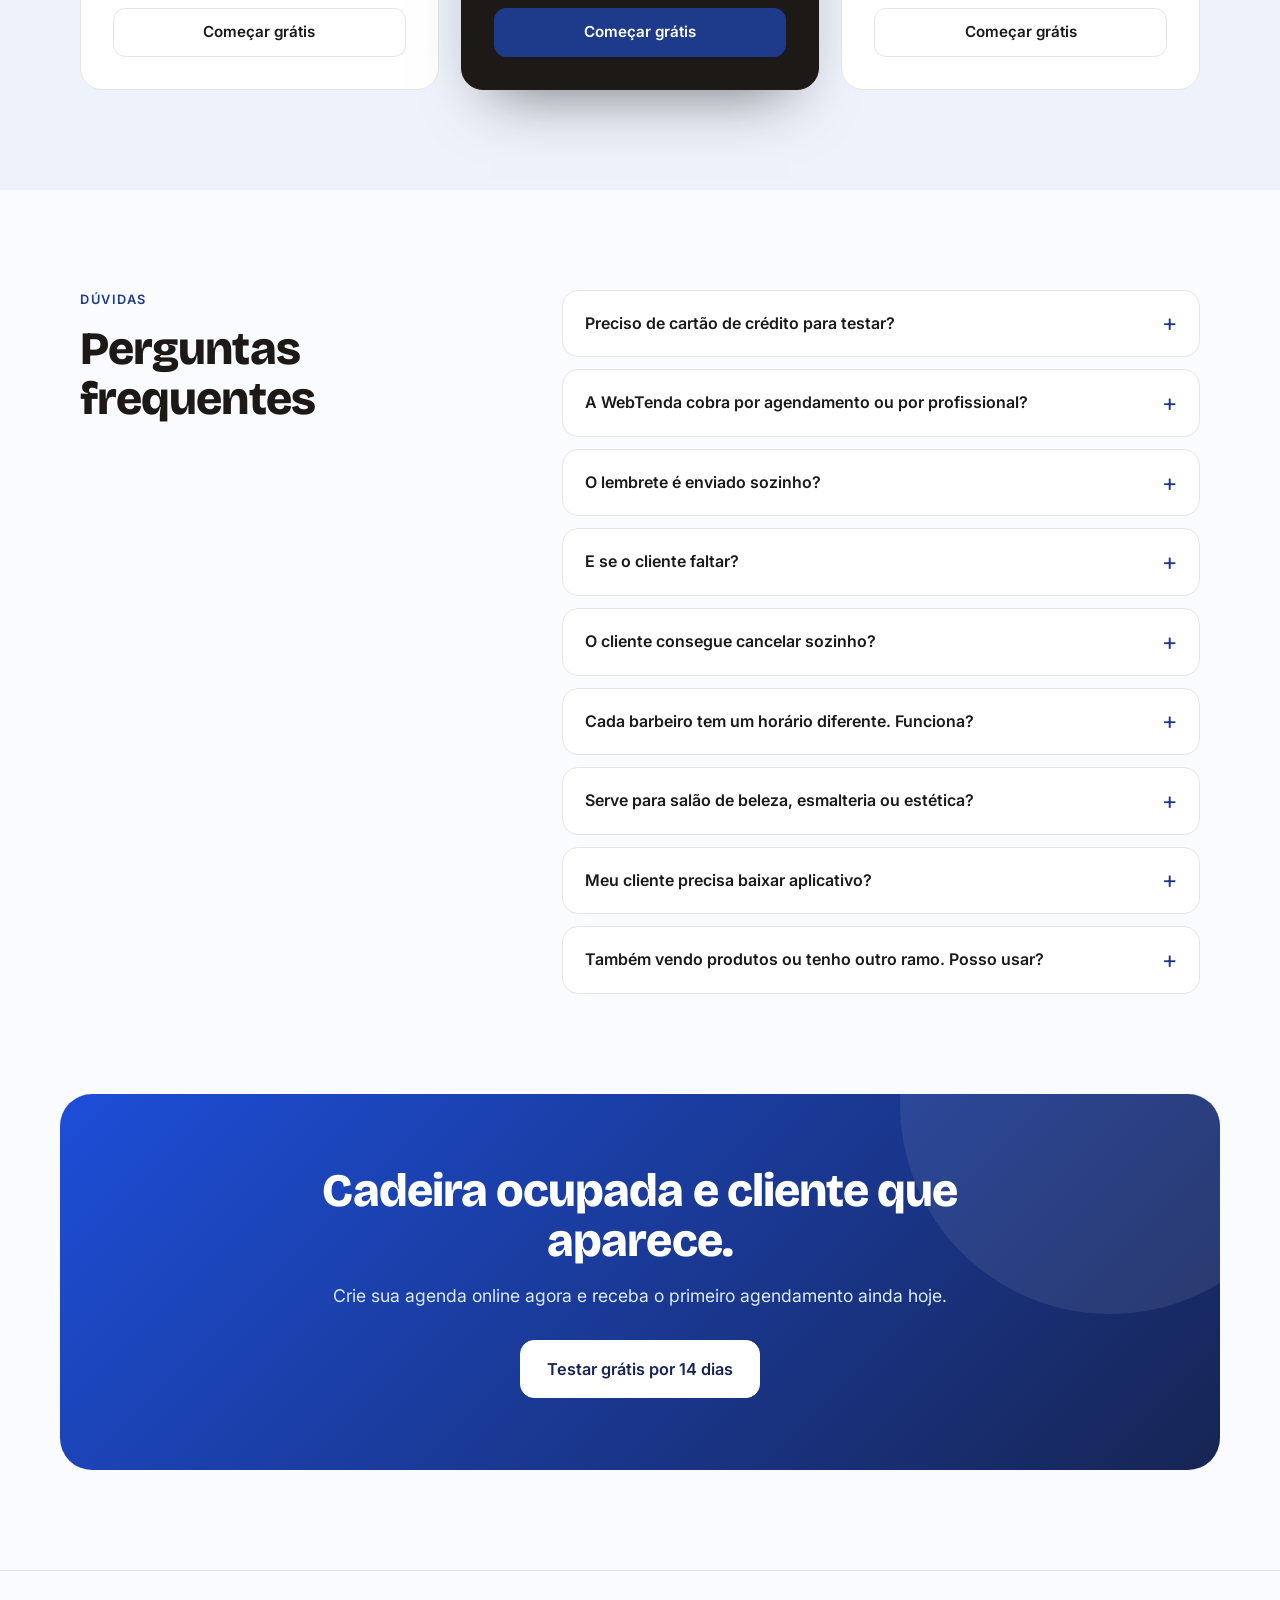
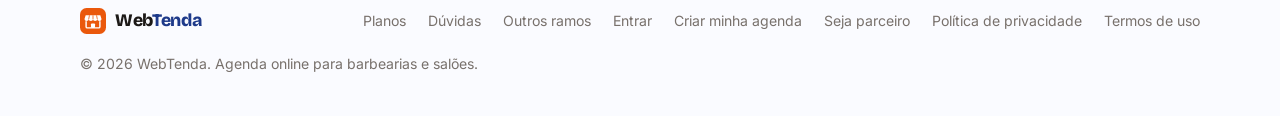
==== commit 9dc09651: "Página de parceiros, código do parceiro levado ao cadastro e regras nos termos Co-Authored-By: Claud" ====
--- a/barbearia/index.html
+++ b/barbearia/index.html
@@ -447,35 +447,6 @@
       </article>
     </div>
     
-    <div class="start reveal" id="loja-pronta">
-      <h3 class="start-title">Duas formas de começar</h3>
-      <div class="start-grid">
-        <div class="start-card">
-          <h4>Monte você mesmo</h4>
-          <p class="start-price">Grátis por 14 dias</p>
-          <ul>
-            <li>Cadastro em poucos minutos, sem cartão</li>
-            <li>Você coloca os produtos no seu ritmo</li>
-            <li>Ajuda pelo WhatsApp se travar em algo</li>
-          </ul>
-          <a href="https://app.webtenda.com.br/cadastro?tipo=barbearia" class="btn btn-ghost btn-block">Começar grátis</a>
-        </div>
-        <div class="start-card start-pro">
-          <span class="badge">A gente monta para você</span>
-          <h4>Loja pronta</h4>
-          <p class="start-price"><span>R$</span> 199 <em>pagamento único</em></p>
-          <p class="start-inc">Primeiro mês da mensalidade incluso</p>
-          <ul>
-            <li>Montamos os serviços com preço e duração, os profissionais e os horários de cada um</li>
-            <li>Até 50 serviços e produtos cadastrados por nós, com as fotos que você mandar</li>
-            <li>Ajudamos a ativar o Pix e o cartão online</li>
-            <li>Loja no ar em até 3 dias úteis depois de recebermos o material</li>
-          </ul>
-          <a href="mailto:contato@webmedula.com.br?subject=Loja%20pronta" class="btn btn-block" data-wa="Olá! Vim pelo site e quero a Loja pronta da WebTenda para a minha barbearia ou salão. Meu negócio se chama: " target="_blank" rel="noopener">Quero a loja pronta</a>
-        </div>
-      </div>
-      <p class="start-note">O primeiro mês incluso vale para os planos Básico e Profissional. Veja as regras nos <a href="../termos/">termos de uso</a>.</p>
-    </div>
   </div>
 </section>
 
@@ -519,6 +490,7 @@
       <a href="../">Outros ramos</a>
       <a href="https://app.webtenda.com.br/entrar">Entrar</a>
       <a href="https://app.webtenda.com.br/cadastro?tipo=barbearia">Criar minha agenda</a>
+      <a href="../parceiros/">Seja parceiro</a>
       <a href="../privacidade/">Política de privacidade</a>
       <a href="../termos/">Termos de uso</a>
     </nav>
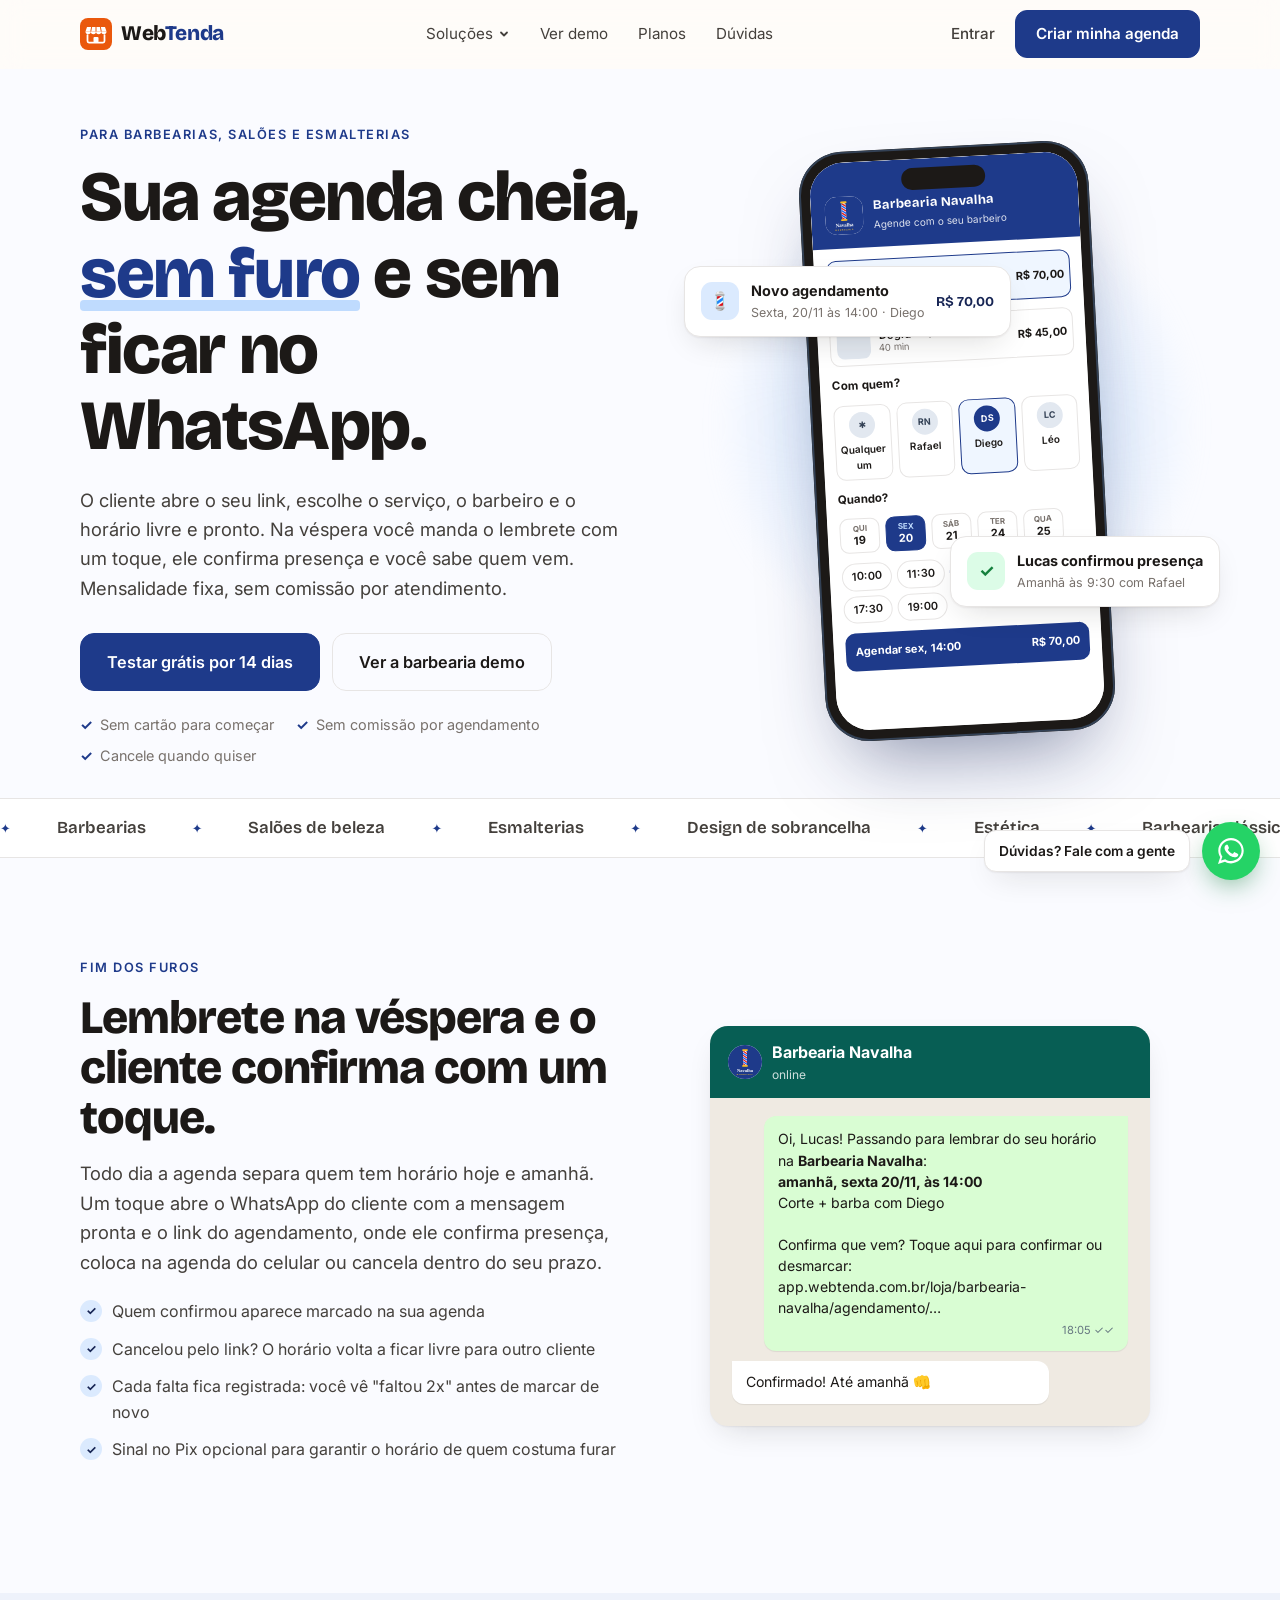
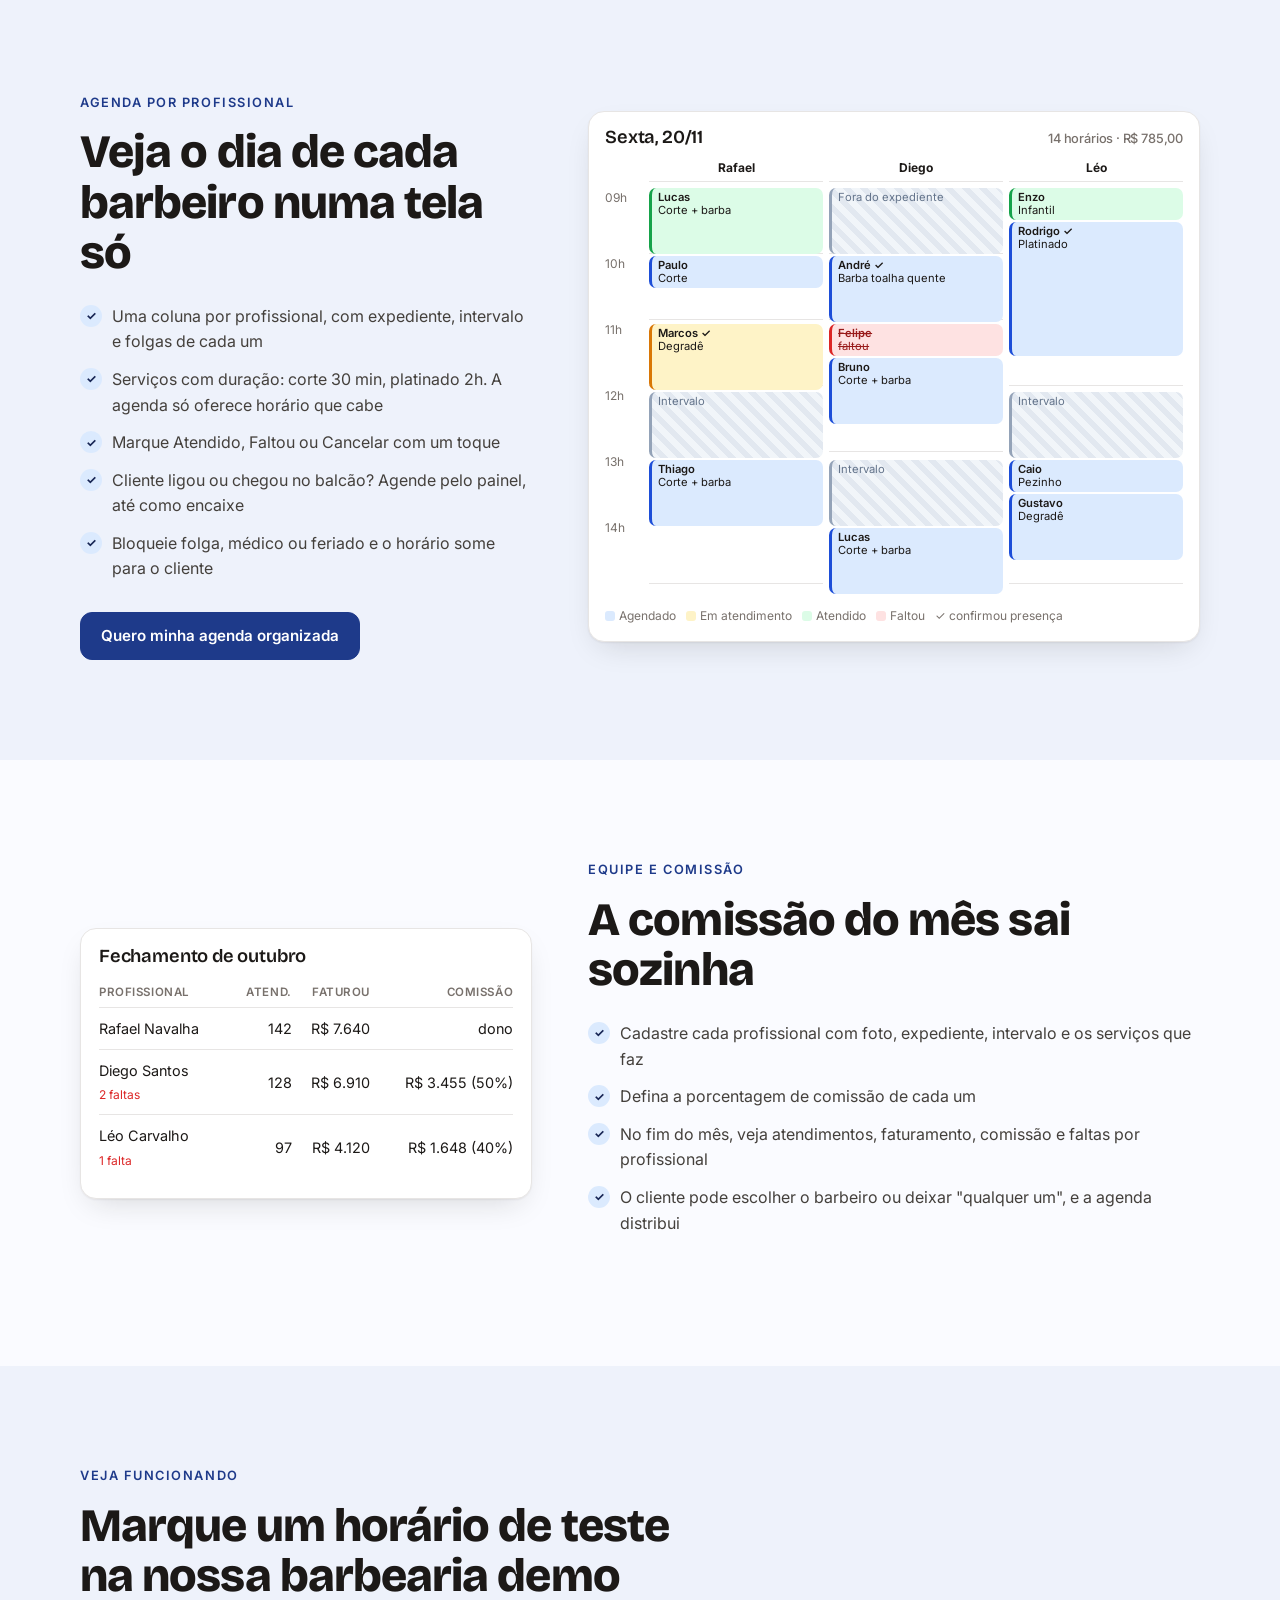
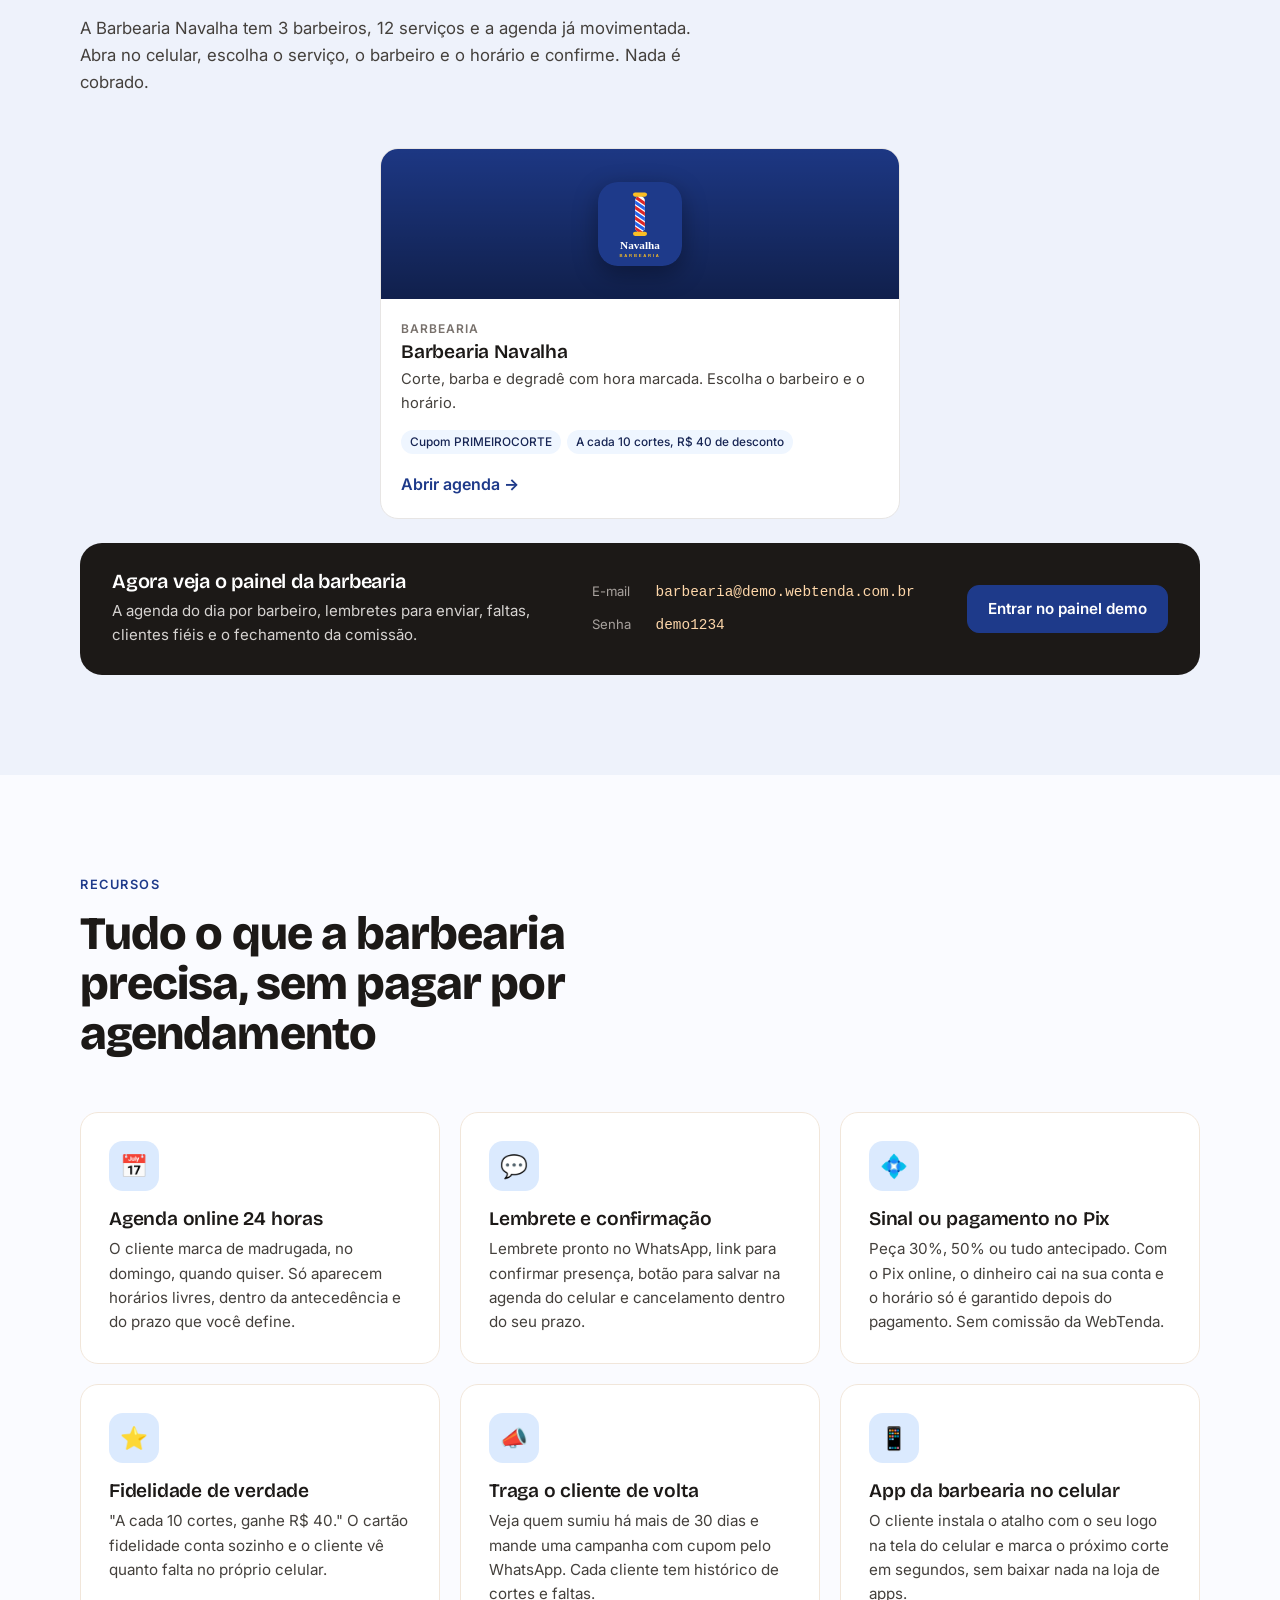
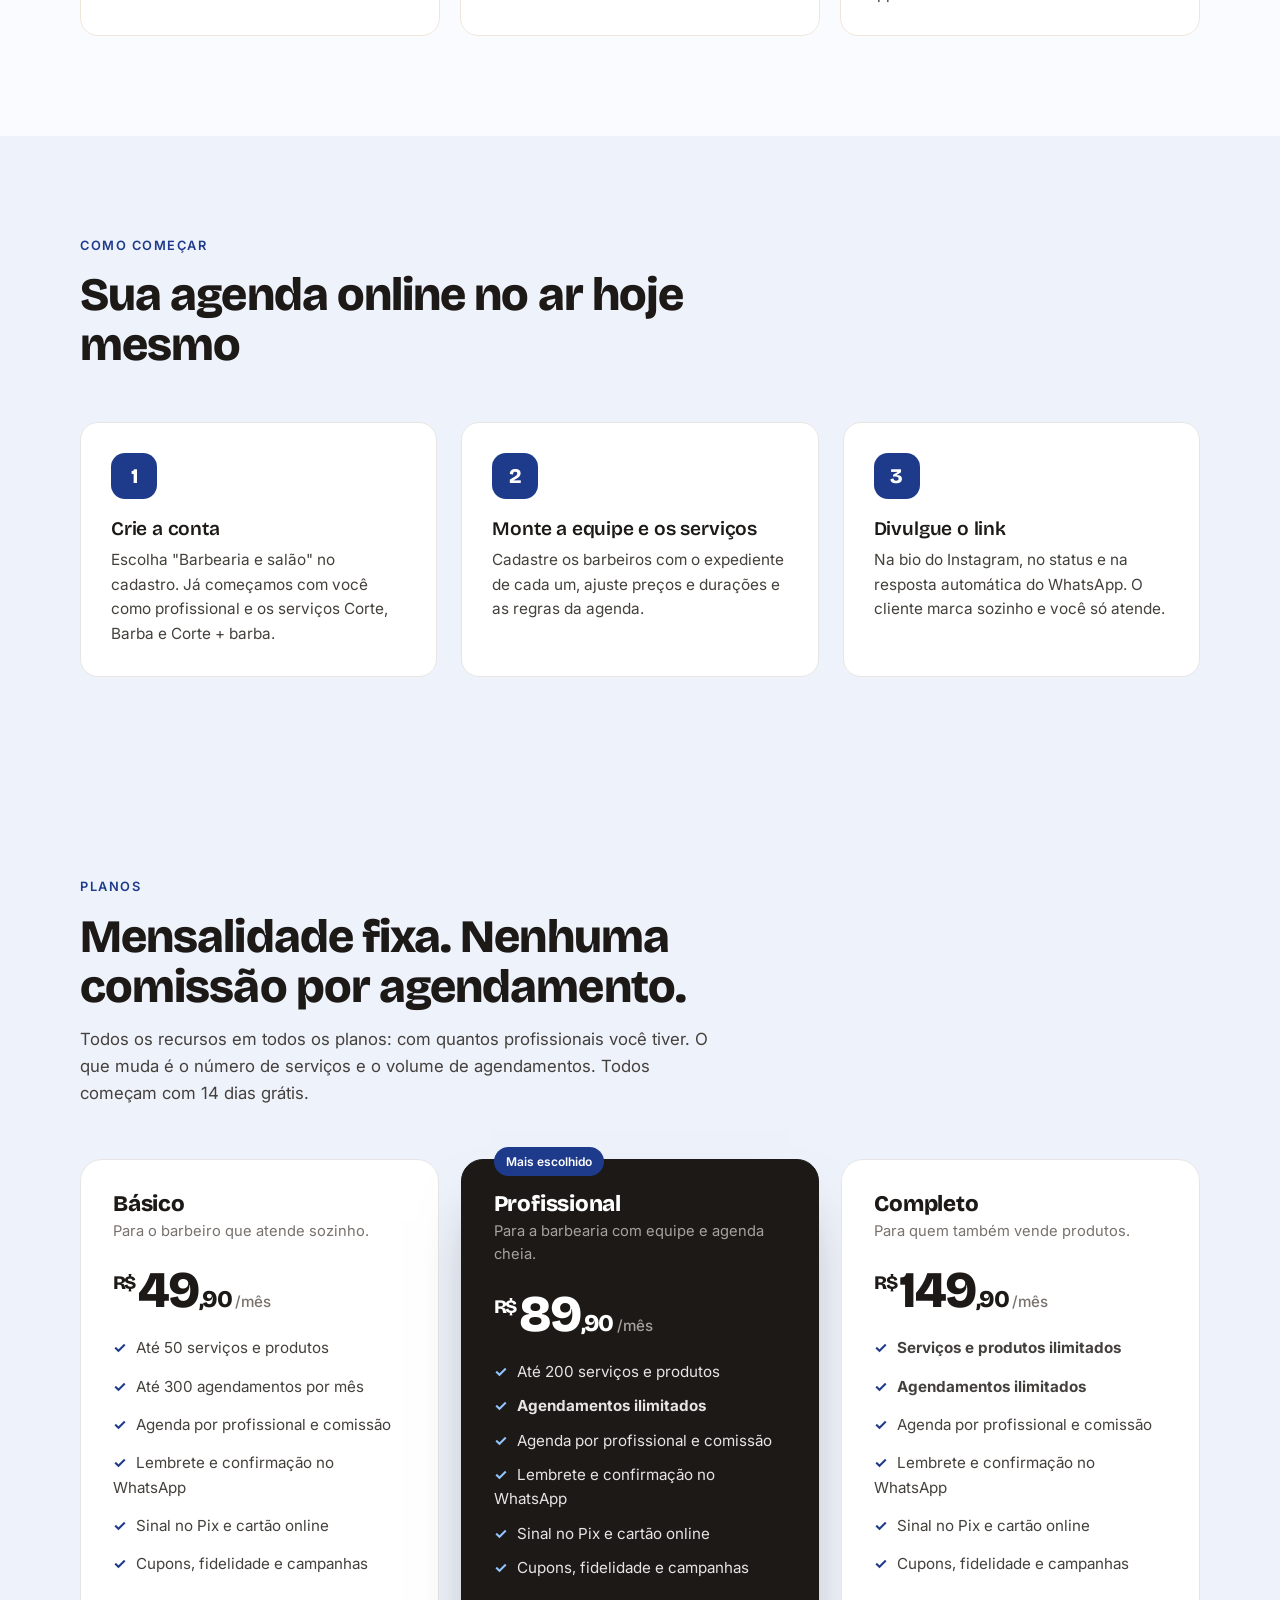
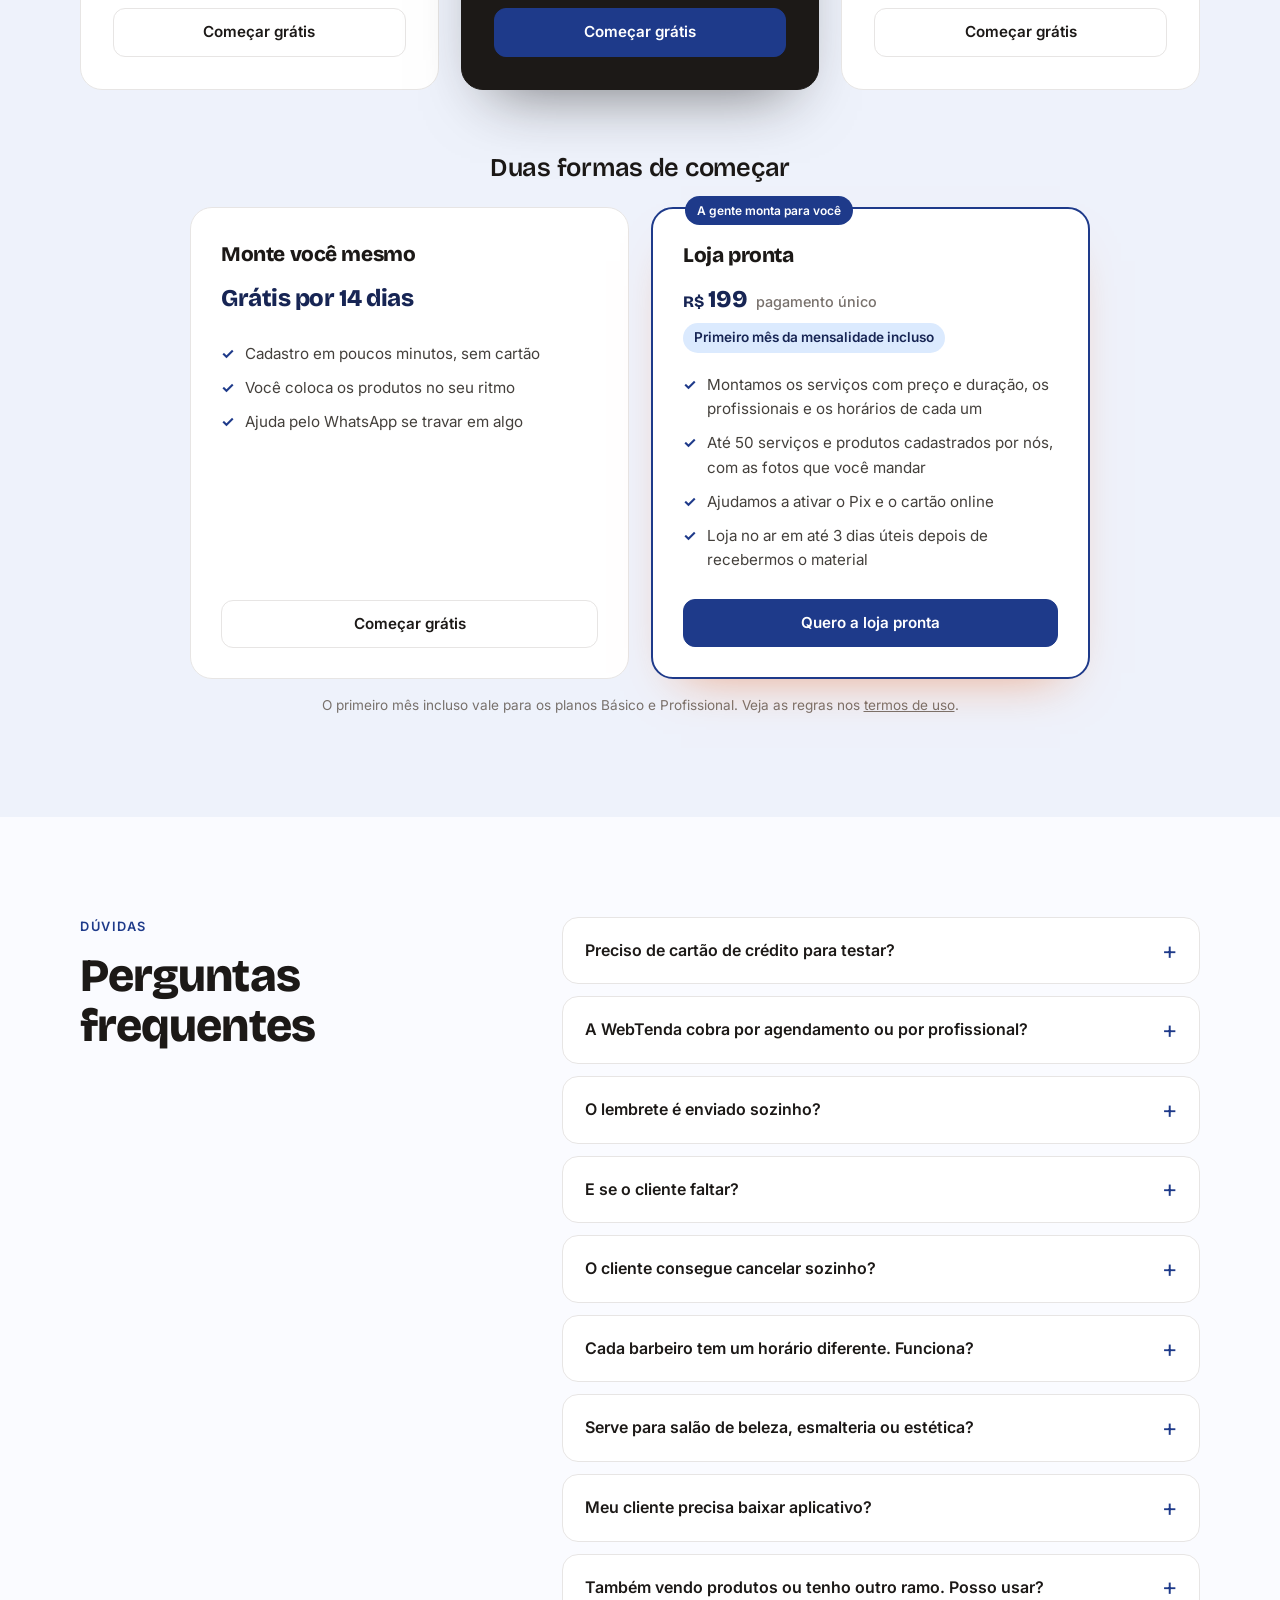
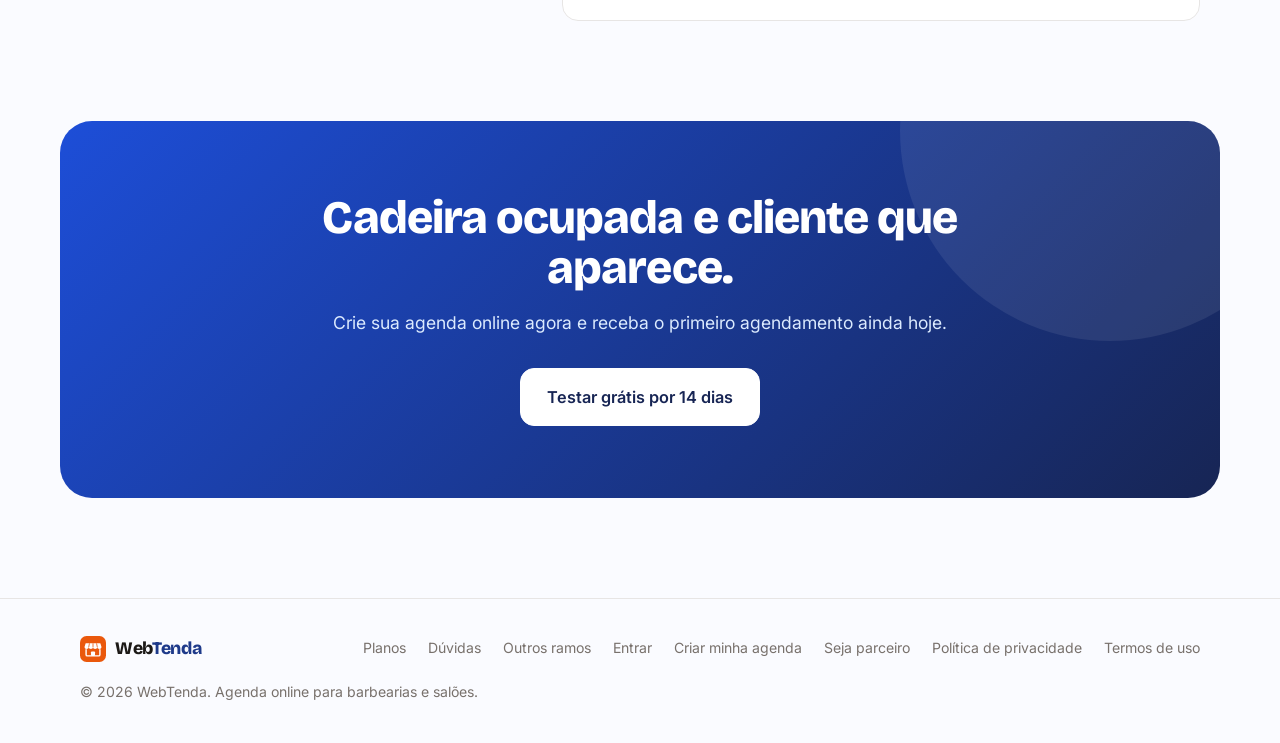
==== commit 234404a3: "Merge pull request #19 from webmedula/claude/project-thread-j4zuru Página de parceiros (/parceiros/)" ====
--- a/barbearia/index.html
+++ b/barbearia/index.html
@@ -447,6 +447,35 @@
       </article>
     </div>
     
+    <div class="start reveal" id="loja-pronta">
+      <h3 class="start-title">Duas formas de começar</h3>
+      <div class="start-grid">
+        <div class="start-card">
+          <h4>Monte você mesmo</h4>
+          <p class="start-price">Grátis por 14 dias</p>
+          <ul>
+            <li>Cadastro em poucos minutos, sem cartão</li>
+            <li>Você coloca os produtos no seu ritmo</li>
+            <li>Ajuda pelo WhatsApp se travar em algo</li>
+          </ul>
+          <a href="https://app.webtenda.com.br/cadastro?tipo=barbearia" class="btn btn-ghost btn-block">Começar grátis</a>
+        </div>
+        <div class="start-card start-pro">
+          <span class="badge">A gente monta para você</span>
+          <h4>Loja pronta</h4>
+          <p class="start-price"><span>R$</span> 199 <em>pagamento único</em></p>
+          <p class="start-inc">Primeiro mês da mensalidade incluso</p>
+          <ul>
+            <li>Montamos os serviços com preço e duração, os profissionais e os horários de cada um</li>
+            <li>Até 50 serviços e produtos cadastrados por nós, com as fotos que você mandar</li>
+            <li>Ajudamos a ativar o Pix e o cartão online</li>
+            <li>Loja no ar em até 3 dias úteis depois de recebermos o material</li>
+          </ul>
+          <a href="mailto:contato@webmedula.com.br?subject=Loja%20pronta" class="btn btn-block" data-wa="Olá! Vim pelo site e quero a Loja pronta da WebTenda para a minha barbearia ou salão. Meu negócio se chama: " target="_blank" rel="noopener">Quero a loja pronta</a>
+        </div>
+      </div>
+      <p class="start-note">O primeiro mês incluso vale para os planos Básico e Profissional. Veja as regras nos <a href="../termos/">termos de uso</a>.</p>
+    </div>
   </div>
 </section>
 
